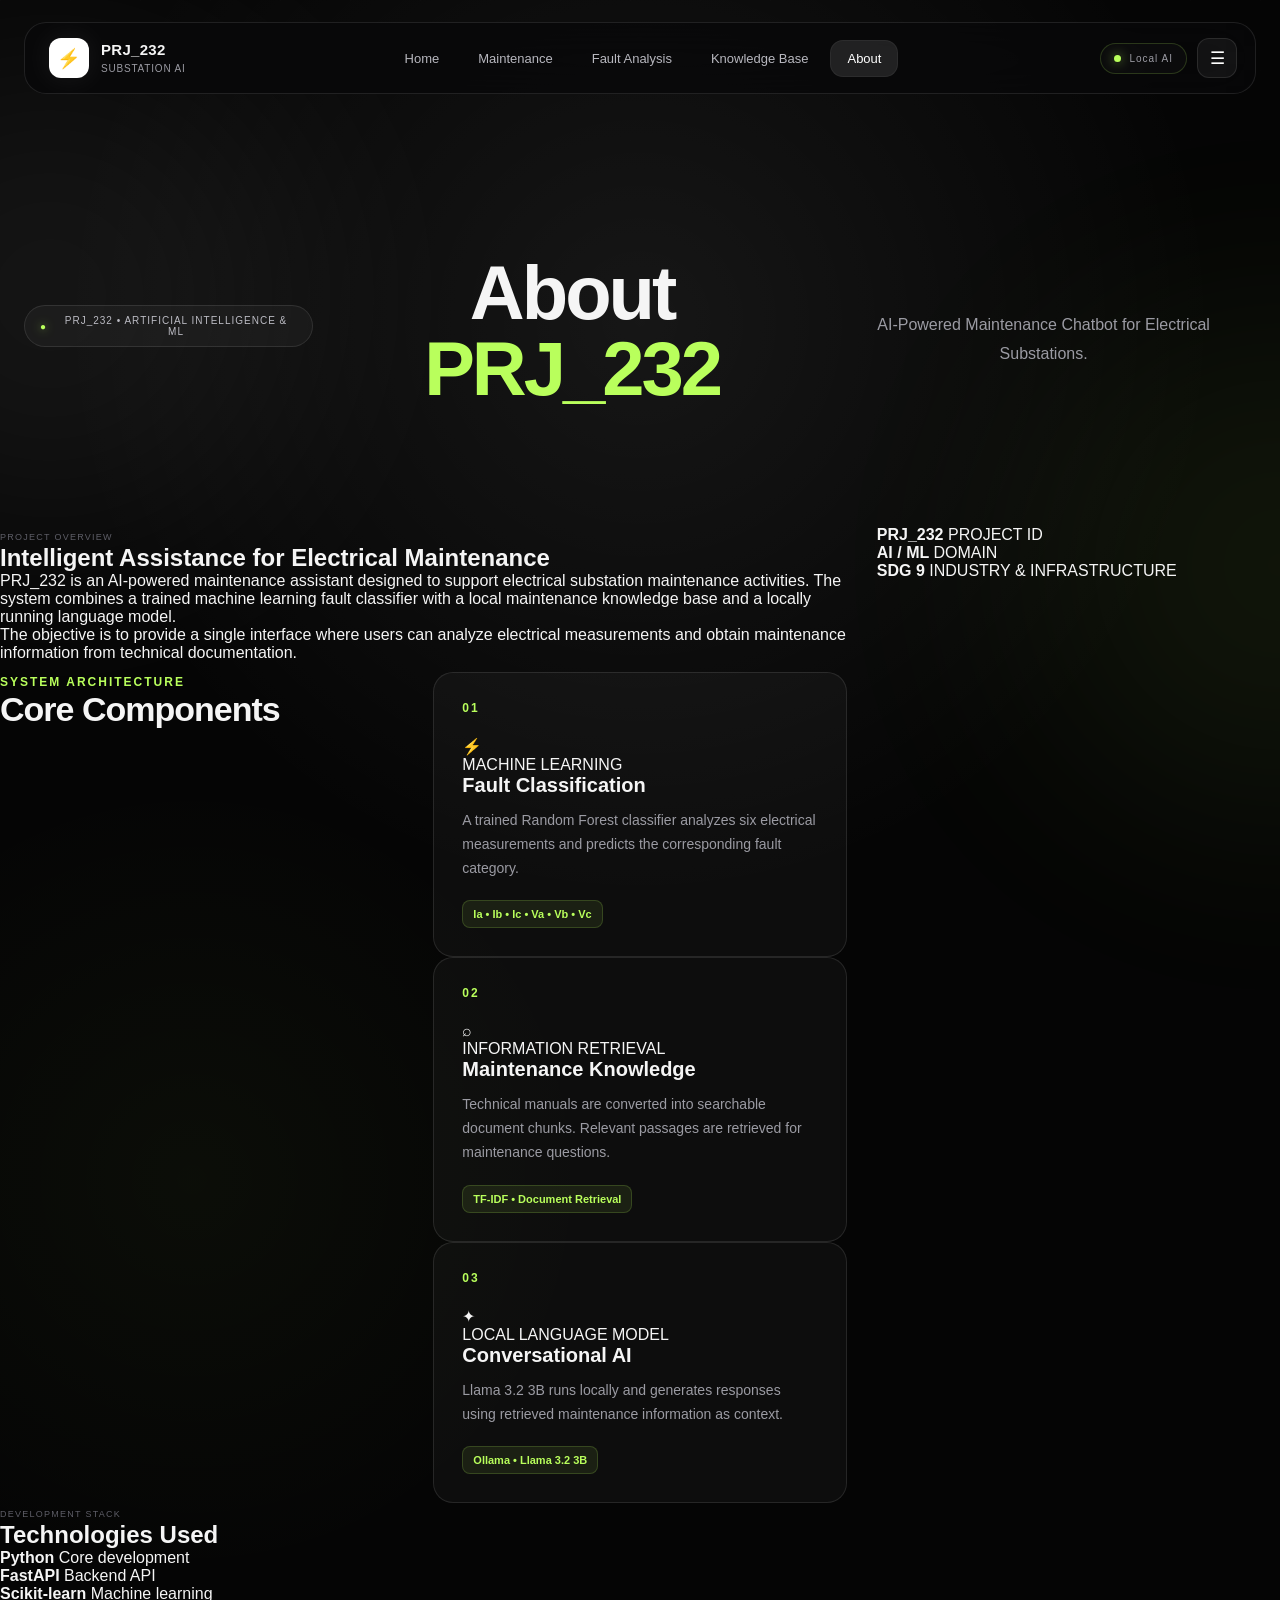
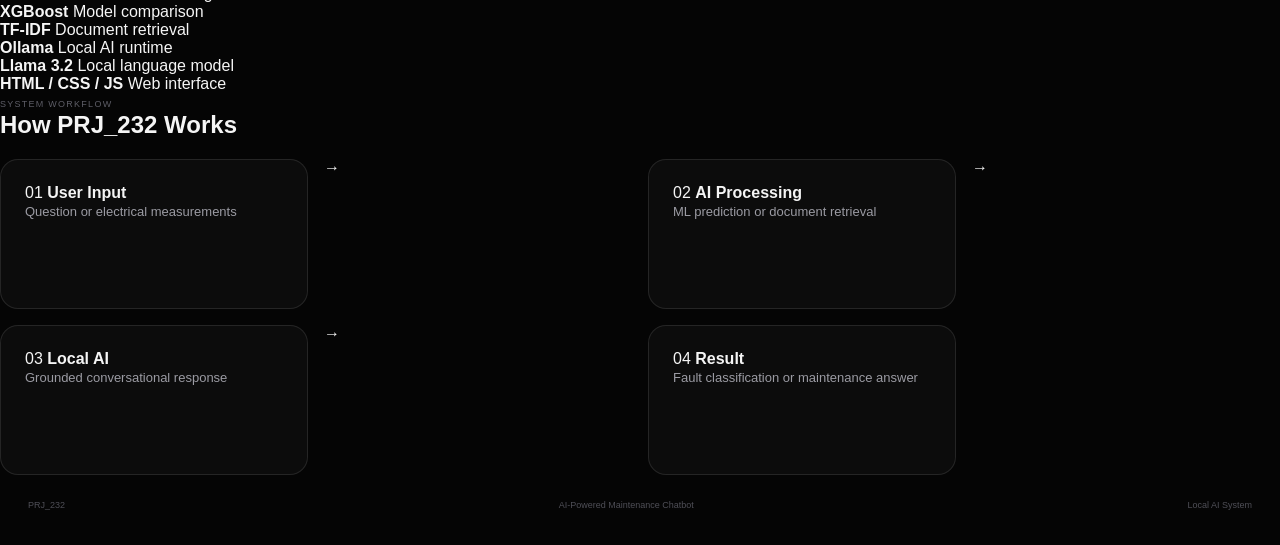
==== frontend/about.html @ 25174d11 "Initial PRJ_232 project" ====
<!DOCTYPE html>
<html lang="en">

<head>

    <meta charset="UTF-8">

    <meta name="viewport" content="width=device-width, initial-scale=1.0">

    <title>
        PRJ_232 | About
    </title>

    <link rel="stylesheet" href="css/style.css">

</head>


<body>

    <!-- Background -->

    <div class="background-grid"></div>

    <div class="glow glow-one"></div>

    <div class="glow glow-two"></div>


    <!-- =====================================================
         NAVBAR
    ====================================================== -->

    <header class="navbar">

        <a href="index.html" class="logo-area">

            <div class="logo-icon">
                ⚡
            </div>

            <div class="logo-text">

                <strong>
                    PRJ_232
                </strong>

                <span>
                    SUBSTATION AI
                </span>

            </div>

        </a>


        <nav class="nav-links">

            <a href="index.html">
                Home
            </a>

            <a href="maintenance.html">
                Maintenance
            </a>

            <a href="fault-analysis.html">
                Fault Analysis
            </a>

            <a href="knowledge-base.html">
                Knowledge Base
            </a>

            <a href="about.html" class="active">
                About
            </a>

        </nav>


        <div class="nav-actions">

            <div class="ai-status">

                <span class="status-dot"></span> Local AI

            </div>


            <button class="menu-button">
                ☰
            </button>

        </div>

    </header>



    <!-- =====================================================
         MAIN
    ====================================================== -->

    <main class="about-page">


        <!-- =================================================
             HERO
        ================================================== -->

        <section class="about-hero">

            <div class="hero-badge">

                <span>●</span> PRJ_232 • ARTIFICIAL INTELLIGENCE & ML

            </div>


            <h1>

                About
                <span>PRJ_232</span>

            </h1>


            <p>

                AI-Powered Maintenance Chatbot for Electrical Substations.

            </p>

        </section>



        <!-- =================================================
             PROJECT OVERVIEW
        ================================================== -->

        <section class="about-overview">

            <div class="overview-main">

                <span class="eyebrow">
                    PROJECT OVERVIEW
                </span>

                <h2>
                    Intelligent Assistance for Electrical Maintenance
                </h2>

                <p>

                    PRJ_232 is an AI-powered maintenance assistant designed to support electrical substation maintenance activities. The system combines a trained machine learning fault classifier with a local maintenance knowledge base and a locally running language model.

                </p>

                <p>

                    The objective is to provide a single interface where users can analyze electrical measurements and obtain maintenance information from technical documentation.

                </p>

            </div>


            <div class="overview-side">

                <div class="overview-stat">

                    <strong>
                        PRJ_232
                    </strong>

                    <span>
                        PROJECT ID
                    </span>

                </div>


                <div class="overview-stat">

                    <strong>
                        AI / ML
                    </strong>

                    <span>
                        DOMAIN
                    </span>

                </div>


                <div class="overview-stat">

                    <strong>
                        SDG 9
                    </strong>

                    <span>
                        INDUSTRY & INFRASTRUCTURE
                    </span>

                </div>

            </div>

        </section>



        <!-- =================================================
             SYSTEM COMPONENTS
        ================================================== -->

        <section class="about-components">

            <div class="about-section-heading">

                <span class="eyebrow">
                    SYSTEM ARCHITECTURE
                </span>

                <h2>
                    Core Components
                </h2>

            </div>


            <div class="component-grid">


                <!-- ML -->

                <div class="component-card">

                    <div class="component-number">
                        01
                    </div>

                    <div class="component-icon">
                        ⚡
                    </div>

                    <span class="component-label">
                        MACHINE LEARNING
                    </span>

                    <h3>
                        Fault Classification
                    </h3>

                    <p>

                        A trained Random Forest classifier analyzes six electrical measurements and predicts the corresponding fault category.

                    </p>


                    <div class="component-tech">

                        Ia • Ib • Ic • Va • Vb • Vc

                    </div>

                </div>



                <!-- RAG -->

                <div class="component-card">

                    <div class="component-number">
                        02
                    </div>

                    <div class="component-icon">
                        ⌕
                    </div>

                    <span class="component-label">
                        INFORMATION RETRIEVAL
                    </span>

                    <h3>
                        Maintenance Knowledge
                    </h3>

                    <p>

                        Technical manuals are converted into searchable document chunks. Relevant passages are retrieved for maintenance questions.

                    </p>


                    <div class="component-tech">

                        TF-IDF • Document Retrieval

                    </div>

                </div>



                <!-- LLM -->

                <div class="component-card">

                    <div class="component-number">
                        03
                    </div>

                    <div class="component-icon">
                        ✦
                    </div>

                    <span class="component-label">
                        LOCAL LANGUAGE MODEL
                    </span>

                    <h3>
                        Conversational AI
                    </h3>

                    <p>

                        Llama 3.2 3B runs locally and generates responses using retrieved maintenance information as context.

                    </p>


                    <div class="component-tech">

                        Ollama • Llama 3.2 3B

                    </div>

                </div>

            </div>

        </section>



        <!-- =================================================
             TECHNOLOGY STACK
        ================================================== -->

        <section class="technology-section">

            <div class="technology-heading">

                <span class="eyebrow">
                    DEVELOPMENT STACK
                </span>

                <h2>
                    Technologies Used
                </h2>

            </div>


            <div class="technology-grid">

                <div class="technology-item">
                    <strong>Python</strong>
                    <span>Core development</span>
                </div>


                <div class="technology-item">
                    <strong>FastAPI</strong>
                    <span>Backend API</span>
                </div>


                <div class="technology-item">
                    <strong>Scikit-learn</strong>
                    <span>Machine learning</span>
                </div>


                <div class="technology-item">
                    <strong>XGBoost</strong>
                    <span>Model comparison</span>
                </div>


                <div class="technology-item">
                    <strong>TF-IDF</strong>
                    <span>Document retrieval</span>
                </div>


                <div class="technology-item">
                    <strong>Ollama</strong>
                    <span>Local AI runtime</span>
                </div>


                <div class="technology-item">
                    <strong>Llama 3.2</strong>
                    <span>Local language model</span>
                </div>


                <div class="technology-item">
                    <strong>HTML / CSS / JS</strong>
                    <span>Web interface</span>
                </div>

            </div>

        </section>



        <!-- =================================================
             WORKFLOW
        ================================================== -->

        <section class="about-workflow">

            <div class="workflow-heading">

                <span class="eyebrow">
                    SYSTEM WORKFLOW
                </span>

                <h2>
                    How PRJ_232 Works
                </h2>

            </div>


            <div class="workflow">

                <div class="workflow-step">

                    <span>
                        01
                    </span>

                    <strong>
                        User Input
                    </strong>

                    <p>
                        Question or electrical measurements
                    </p>

                </div>


                <div class="workflow-arrow">
                    →
                </div>


                <div class="workflow-step">

                    <span>
                        02
                    </span>

                    <strong>
                        AI Processing
                    </strong>

                    <p>
                        ML prediction or document retrieval
                    </p>

                </div>


                <div class="workflow-arrow">
                    →
                </div>


                <div class="workflow-step">

                    <span>
                        03
                    </span>

                    <strong>
                        Local AI
                    </strong>

                    <p>
                        Grounded conversational response
                    </p>

                </div>


                <div class="workflow-arrow">
                    →
                </div>


                <div class="workflow-step">

                    <span>
                        04
                    </span>

                    <strong>
                        Result
                    </strong>

                    <p>
                        Fault classification or maintenance answer
                    </p>

                </div>

            </div>

        </section>

    </main>



    <!-- =====================================================
         FOOTER
    ====================================================== -->

    <footer>

        <span>
            PRJ_232
        </span>

        <span>
            AI-Powered Maintenance Chatbot
        </span>

        <span>
            Local AI System
        </span>

    </footer>


</body>

</html>
---- frontend/css/style.css ----
/* =========================================================
   PRJ_232 — FUTURISTIC DARK UI
   ========================================================= */

:root {
    --bg: #050505;
    --bg-soft: #0a0a0c;
    --panel: rgba(18, 18, 21, 0.78);
    --panel-light: rgba(255, 255, 255, 0.045);
    --border: rgba(255, 255, 255, 0.10);
    --text: #f5f5f5;
    --muted: #9b9ba3;
    --dim: #686871;
    --white: #ffffff;
    --accent: #b9ff5c;
    --accent-soft: rgba(185, 255, 92, 0.12);
    --radius: 24px;
}


/* =========================================================
   RESET
   ========================================================= */

* {
    margin: 0;
    padding: 0;
    box-sizing: border-box;
}

html {
    scroll-behavior: smooth;
}

body {
    min-height: 100vh;
    background: radial-gradient( circle at 50% 15%, rgba(255, 255, 255, 0.07), transparent 30%), radial-gradient( circle at 15% 55%, rgba(185, 255, 92, 0.035), transparent 25%), var(--bg);
    color: var(--text);
    font-family: Inter, -apple-system, BlinkMacSystemFont, "Segoe UI", sans-serif;
    overflow-x: hidden;
}

button,
input,
textarea {
    font: inherit;
}

button {
    cursor: pointer;
}

a {
    color: inherit;
    text-decoration: none;
}


/* =========================================================
   BACKGROUND
   ========================================================= */

.background-grid {
    position: fixed;
    inset: 0;
    pointer-events: none;
    opacity: 0.25;
    background-image: linear-gradient( rgba(255, 255, 255, 0.025) 1px, transparent 1px), linear-gradient( 90deg, rgba(255, 255, 255, 0.025) 1px, transparent 1px);
    background-size: 70px 70px;
    mask-image: linear-gradient( to bottom, black, transparent 80%);
    z-index: -2;
}

.glow {
    position: fixed;
    width: 500px;
    height: 500px;
    border-radius: 50%;
    filter: blur(130px);
    pointer-events: none;
    z-index: -1;
    opacity: 0.07;
}

.glow-one {
    top: 5%;
    left: -200px;
    background: #ffffff;
}

.glow-two {
    right: -250px;
    top: 35%;
    background: var(--accent);
}


/* =========================================================
   NAVBAR
   ========================================================= */

.navbar {
    width: min(1400px, calc(100% - 48px));
    margin: 22px auto 0;
    height: 72px;
    display: flex;
    align-items: center;
    justify-content: space-between;
    padding: 0 18px 0 24px;
    border: 1px solid var(--border);
    background: rgba(8, 8, 10, 0.78);
    backdrop-filter: blur(24px);
    border-radius: 22px;
    position: relative;
    z-index: 10;
}


/* Logo */

.logo-area {
    display: flex;
    align-items: center;
    gap: 12px;
    min-width: 190px;
}

.logo-icon {
    width: 40px;
    height: 40px;
    display: flex;
    align-items: center;
    justify-content: center;
    border-radius: 12px;
    background: var(--white);
    color: #080808;
    font-size: 19px;
    box-shadow: 0 0 30px rgba(255, 255, 255, 0.08);
}

.logo-text {
    display: flex;
    flex-direction: column;
    line-height: 1.1;
}

.logo-text strong {
    font-size: 15px;
    letter-spacing: 0.02em;
}

.logo-text span {
    margin-top: 4px;
    font-size: 10px;
    color: var(--muted);
    text-transform: uppercase;
    letter-spacing: 0.08em;
}


/* Navigation */

.nav-links {
    display: flex;
    align-items: center;
    gap: 5px;
}

.nav-links a {
    padding: 11px 17px;
    border-radius: 13px;
    color: #b8b8bf;
    font-size: 13px;
    transition: color 0.25s ease, background 0.25s ease, transform 0.25s ease;
}

.nav-links a:hover {
    color: var(--white);
    background: rgba(255, 255, 255, 0.06);
    transform: translateY(-1px);
}

.nav-links a.active {
    color: var(--white);
    background: rgba(255, 255, 255, 0.10);
    box-shadow: inset 0 0 0 1px rgba(255, 255, 255, 0.05);
}


/* Right actions */

.nav-actions {
    min-width: 190px;
    display: flex;
    align-items: center;
    justify-content: flex-end;
    gap: 10px;
}

.ai-status {
    display: flex;
    align-items: center;
    gap: 8px;
    padding: 10px 15px;
    border-radius: 999px;
    border: 1px solid var(--border);
    color: #cfcfd4;
    font-size: 12px;
    background: rgba(255, 255, 255, 0.025);
}

.status-dot {
    width: 7px;
    height: 7px;
    border-radius: 50%;
    background: var(--accent);
    box-shadow: 0 0 12px rgba(185, 255, 92, 0.75);
}

.menu-button {
    width: 40px;
    height: 40px;
    border: 1px solid var(--border);
    border-radius: 12px;
    background: rgba(255, 255, 255, 0.05);
    color: var(--white);
    font-size: 17px;
    transition: 0.25s ease;
}

.menu-button:hover {
    background: rgba(255, 255, 255, 0.12);
    transform: rotate(3deg);
}


/* =========================================================
   HERO
   ========================================================= */

.hero {
    width: min(1050px, calc(100% - 40px));
    margin: 0 auto;
    padding: 110px 20px 95px;
    text-align: center;
}

.hero-badge {
    width: fit-content;
    margin: 0 auto 28px;
    padding: 9px 15px;
    display: flex;
    align-items: center;
    gap: 8px;
    border: 1px solid var(--border);
    border-radius: 999px;
    background: rgba(255, 255, 255, 0.035);
    color: #bcbcc4;
    font-size: 10px;
    letter-spacing: 0.10em;
    text-transform: uppercase;
}

.hero-badge span {
    color: var(--accent);
    text-shadow: 0 0 10px rgba(185, 255, 92, 0.7);
}

.hero h1 {
    font-size: clamp(48px, 7vw, 88px);
    line-height: 0.98;
    letter-spacing: -0.055em;
    font-weight: 650;
}

.hero h1 span {
    color: transparent;
    background: linear-gradient( 180deg, #ffffff 15%, #6d6d73 100%);
    background-clip: text;
    -webkit-background-clip: text;
}

.hero-description {
    width: min(680px, 100%);
    margin: 30px auto 0;
    color: #9c9ca5;
    font-size: 16px;
    line-height: 1.7;
}

.hero-buttons {
    margin-top: 34px;
    display: flex;
    align-items: center;
    justify-content: center;
    gap: 12px;
}

.primary-button,
.secondary-button {
    height: 50px;
    padding: 0 25px;
    border-radius: 999px;
    font-size: 13px;
    transition: transform 0.25s ease, box-shadow 0.25s ease, background 0.25s ease;
}

.primary-button {
    border: none;
    background: var(--white);
    color: #070707;
    font-weight: 650;
}

.primary-button span {
    margin-left: 9px;
    font-size: 17px;
}

.primary-button:hover {
    transform: translateY(-3px);
    box-shadow: 0 15px 40px rgba(255, 255, 255, 0.12);
}

.secondary-button {
    border: 1px solid var(--border);
    background: rgba(255, 255, 255, 0.035);
    color: #e5e5e7;
}

.secondary-button:hover {
    background: rgba(255, 255, 255, 0.08);
    transform: translateY(-3px);
}


/* Hero stats */

.hero-stats {
    margin: 55px auto 0;
    display: flex;
    align-items: center;
    justify-content: center;
    gap: 38px;
}

.stat {
    display: flex;
    flex-direction: column;
    gap: 5px;
}

.stat strong {
    font-size: 19px;
    font-weight: 600;
}

.stat span {
    color: var(--dim);
    font-size: 10px;
    text-transform: uppercase;
    letter-spacing: 0.09em;
}

.stat-line {
    width: 1px;
    height: 30px;
    background: rgba(255, 255, 255, 0.10);
}


/* =========================================================
   DASHBOARD
   ========================================================= */

.dashboard-preview {
    width: min(1380px, calc(100% - 48px));
    margin: 0 auto;
    min-height: 690px;
    display: grid;
    grid-template-columns: 225px 1fr;
    overflow: hidden;
    border: 1px solid rgba(255, 255, 255, 0.12);
    border-radius: 28px;
    background: rgba(14, 14, 17, 0.88);
    box-shadow: 0 40px 100px rgba(0, 0, 0, 0.55);
    backdrop-filter: blur(30px);
}


/* Sidebar */

.dashboard-sidebar {
    padding: 24px 15px;
    border-right: 1px solid rgba(255, 255, 255, 0.08);
    background: rgba(255, 255, 255, 0.018);
    display: flex;
    flex-direction: column;
}

.sidebar-title {
    display: flex;
    align-items: center;
    gap: 10px;
    padding: 4px 8px 25px;
}

.mini-logo {
    width: 35px;
    height: 35px;
    display: flex;
    align-items: center;
    justify-content: center;
    border-radius: 10px;
    background: rgba(255, 255, 255, 0.08);
    border: 1px solid rgba(255, 255, 255, 0.10);
}

.sidebar-title strong,
.sidebar-title span {
    display: block;
}

.sidebar-title strong {
    font-size: 12px;
}

.sidebar-title span {
    margin-top: 3px;
    color: var(--dim);
    font-size: 9px;
}

.sidebar-section {
    padding-top: 18px;
    border-top: 1px solid rgba(255, 255, 255, 0.07);
}

.sidebar-label {
    display: block;
    margin: 0 9px 12px;
    color: #55555d;
    font-size: 9px;
    letter-spacing: 0.12em;
}

.sidebar-item {
    width: 100%;
    height: 43px;
    margin-bottom: 4px;
    display: flex;
    align-items: center;
    gap: 11px;
    padding: 0 12px;
    border: 1px solid transparent;
    border-radius: 12px;
    background: transparent;
    color: #87878f;
    text-align: left;
    font-size: 11px;
    transition: 0.25s ease;
}

.sidebar-item:hover {
    color: white;
    background: rgba(255, 255, 255, 0.045);
}

.sidebar-item.selected {
    color: white;
    background: rgba(255, 255, 255, 0.075);
    border-color: rgba(255, 255, 255, 0.07);
}

.sidebar-item span {
    width: 18px;
    text-align: center;
}

.sidebar-bottom {
    margin-top: auto;
    padding: 15px 7px 0;
    border-top: 1px solid rgba(255, 255, 255, 0.07);
}

.system-status {
    display: flex;
    align-items: center;
    gap: 9px;
}

.system-status strong,
.system-status small {
    display: block;
}

.system-status strong {
    font-size: 10px;
}

.system-status small {
    margin-top: 3px;
    color: #55555d;
    font-size: 8px;
}


/* Dashboard main */

.dashboard-main {
    min-width: 0;
    padding: 32px;
}

.dashboard-top {
    display: flex;
    align-items: flex-start;
    justify-content: space-between;
}

.eyebrow {
    color: #5e5e67;
    font-size: 9px;
    letter-spacing: 0.14em;
    text-transform: uppercase;
}

.dashboard-top h2 {
    margin-top: 8px;
    font-size: 24px;
    font-weight: 550;
    letter-spacing: -0.03em;
}

.live-pill {
    display: flex;
    align-items: center;
    gap: 7px;
    padding: 8px 11px;
    border: 1px solid rgba(185, 255, 92, 0.12);
    border-radius: 999px;
    color: #a7a7af;
    font-size: 9px;
    letter-spacing: 0.08em;
}


/* =========================================================
   AI CARDS
   ========================================================= */

.ai-cards {
    margin-top: 25px;
    display: grid;
    grid-template-columns: 1.15fr 0.85fr;
    gap: 15px;
}

.ai-card {
    min-height: 400px;
    padding: 23px;
    border: 1px solid rgba(255, 255, 255, 0.085);
    border-radius: 21px;
    background: linear-gradient( 145deg, rgba(255, 255, 255, 0.045), rgba(255, 255, 255, 0.018));
    position: relative;
    overflow: hidden;
    transition: transform 0.3s ease, border-color 0.3s ease;
}

.ai-card::before {
    content: "";
    position: absolute;
    width: 200px;
    height: 200px;
    top: -120px;
    right: -80px;
    border-radius: 50%;
    background: rgba(255, 255, 255, 0.035);
    filter: blur(30px);
    pointer-events: none;
}

.ai-card:hover {
    transform: translateY(-3px);
    border-color: rgba(255, 255, 255, 0.14);
}

.card-top {
    display: flex;
    align-items: center;
    justify-content: space-between;
}

.card-icon {
    width: 39px;
    height: 39px;
    display: flex;
    align-items: center;
    justify-content: center;
    border-radius: 12px;
    background: rgba(255, 255, 255, 0.07);
    border: 1px solid rgba(255, 255, 255, 0.08);
    font-size: 17px;
}

.fault-icon {
    color: var(--accent);
    background: var(--accent-soft);
    border-color: rgba(185, 255, 92, 0.12);
}

.card-tag {
    padding: 6px 9px;
    border-radius: 999px;
    background: rgba(255, 255, 255, 0.045);
    color: #62626b;
    font-size: 8px;
    letter-spacing: 0.10em;
}

.ai-card h3 {
    margin-top: 22px;
    font-size: 19px;
    font-weight: 550;
}

.ai-card>p {
    max-width: 500px;
    margin-top: 8px;
    color: #777780;
    font-size: 11px;
    line-height: 1.6;
}


/* =========================================================
   FAKE CHAT
   ========================================================= */

.fake-chat {
    margin-top: 27px;
    display: flex;
    flex-direction: column;
    gap: 9px;
}

.fake-message {
    max-width: 88%;
    padding: 11px 13px;
    border-radius: 13px;
    font-size: 10px;
    line-height: 1.5;
}

.user-message {
    align-self: flex-end;
    color: #d6d6da;
    background: rgba(255, 255, 255, 0.065);
    border: 1px solid rgba(255, 255, 255, 0.06);
}

.ai-message {
    color: #96969f;
    background: rgba(255, 255, 255, 0.025);
    border: 1px solid rgba(255, 255, 255, 0.045);
}

.tiny-icon {
    margin-right: 6px;
    color: var(--accent);
}

.fake-input {
    height: 43px;
    margin-top: 16px;
    padding: 0 8px 0 14px;
    display: flex;
    align-items: center;
    justify-content: space-between;
    border: 1px solid rgba(255, 255, 255, 0.08);
    border-radius: 13px;
    background: rgba(0, 0, 0, 0.25);
    color: #505059;
    font-size: 9px;
}

.fake-input button {
    width: 28px;
    height: 28px;
    border: none;
    border-radius: 9px;
    background: white;
    color: black;
    font-weight: bold;
}


/* =========================================================
   MEASUREMENTS
   ========================================================= */

.measurement-preview {
    margin-top: 27px;
    display: grid;
    grid-template-columns: repeat(2, 1fr);
    gap: 7px;
}

.measurement-preview div {
    padding: 11px;
    border: 1px solid rgba(255, 255, 255, 0.055);
    border-radius: 11px;
    background: rgba(0, 0, 0, 0.18);
}

.measurement-preview span {
    display: block;
    color: #55555d;
    font-size: 8px;
}

.measurement-preview strong {
    display: block;
    margin-top: 4px;
    color: #bdbdc3;
    font-size: 11px;
    font-weight: 500;
}

.analysis-button {
    width: 100%;
    height: 43px;
    margin-top: 13px;
    border: 1px solid rgba(255, 255, 255, 0.09);
    border-radius: 12px;
    background: rgba(255, 255, 255, 0.07);
    color: #dddde1;
    font-size: 10px;
    text-align: left;
    padding: 0 14px;
    display: flex;
    align-items: center;
    justify-content: space-between;
    transition: 0.25s ease;
}

.analysis-button:hover {
    background: rgba(255, 255, 255, 0.12);
    color: white;
}


/* =========================================================
   KNOWLEDGE BASE
   ========================================================= */

.knowledge-panel {
    margin-top: 15px;
    padding: 21px;
    border: 1px solid rgba(255, 255, 255, 0.075);
    border-radius: 21px;
    background: rgba(255, 255, 255, 0.018);
}

.knowledge-heading {
    display: flex;
    align-items: flex-start;
    justify-content: space-between;
}

.knowledge-heading h3 {
    margin-top: 7px;
    font-size: 16px;
    font-weight: 500;
}

.document-count {
    padding: 7px 10px;
    border-radius: 999px;
    background: rgba(255, 255, 255, 0.045);
    color: #777780;
    font-size: 9px;
}

.document-cards {
    margin-top: 18px;
    display: grid;
    grid-template-columns: repeat(3, 1fr);
    gap: 8px;
}

.document-card {
    min-height: 68px;
    padding: 11px;
    display: flex;
    align-items: center;
    gap: 10px;
    border: 1px solid rgba(255, 255, 255, 0.055);
    border-radius: 13px;
    background: rgba(0, 0, 0, 0.16);
    transition: 0.25s ease;
}

.document-card:hover {
    background: rgba(255, 255, 255, 0.045);
    transform: translateY(-2px);
}

.document-icon {
    width: 32px;
    height: 32px;
    flex-shrink: 0;
    display: flex;
    align-items: center;
    justify-content: center;
    border-radius: 9px;
    background: rgba(255, 255, 255, 0.06);
    font-size: 13px;
}

.document-card strong,
.document-card span {
    display: block;
}

.document-card strong {
    color: #c5c5ca;
    font-size: 9px;
    font-weight: 500;
}

.document-card span {
    margin-top: 4px;
    color: #56565f;
    font-size: 8px;
}

.document-card .arrow {
    margin-left: auto;
    color: #55555d;
    font-size: 14px;
}


/* =========================================================
   FOOTER
   ========================================================= */

footer {
    width: min(1380px, calc(100% - 48px));
    margin: 0 auto;
    padding: 25px 4px 35px;
    display: flex;
    align-items: center;
    justify-content: space-between;
    color: #4f4f57;
    font-size: 9px;
}


/* =========================================================
   RESPONSIVE
   ========================================================= */

@media (max-width: 1100px) {
    .nav-links a:nth-child(4),
    .nav-links a:nth-child(5) {
        display: none;
    }
    .dashboard-preview {
        grid-template-columns: 190px 1fr;
    }
    .ai-cards {
        grid-template-columns: 1fr;
    }
    .document-cards {
        grid-template-columns: 1fr;
    }
}

@media (max-width: 760px) {
    .navbar {
        width: calc(100% - 24px);
        margin-top: 12px;
    }
    .nav-links {
        display: none;
    }
    .nav-actions {
        min-width: auto;
    }
    .hero {
        padding-top: 75px;
        padding-bottom: 60px;
    }
    .hero h1 {
        font-size: 48px;
    }
    .hero-description {
        font-size: 14px;
    }
    .hero-stats {
        gap: 18px;
    }
    .dashboard-preview {
        width: calc(100% - 24px);
        grid-template-columns: 1fr;
        border-radius: 21px;
    }
    .dashboard-sidebar {
        display: none;
    }
    .dashboard-main {
        padding: 18px;
    }
    .dashboard-top h2 {
        font-size: 20px;
    }
    .hero-buttons {
        flex-direction: column;
    }
    .primary-button,
    .secondary-button {
        width: 220px;
    }
    footer {
        width: calc(100% - 24px);
        flex-direction: column;
        gap: 8px;
        text-align: center;
    }
}

@media (max-width: 450px) {
    .ai-status {
        display: none;
    }
    .hero h1 {
        font-size: 40px;
    }
    .hero-stats {
        flex-wrap: wrap;
    }
    .stat-line {
        display: none;
    }
}


/* =========================================================
   MAINTENANCE AI PAGE
   ========================================================= */

.maintenance-page {
    width: min(1380px, calc(100% - 48px));
    margin: 0 auto;
    padding-bottom: 50px;
}


/* =========================================================
   MAINTENANCE HERO
   ========================================================= */

.maintenance-hero {
    padding: 85px 20px 55px;
    text-align: center;
}

.maintenance-hero h1 {
    margin-top: 25px;
    font-size: clamp(45px, 6vw, 72px);
    line-height: 1;
    letter-spacing: -0.055em;
    font-weight: 650;
}

.maintenance-hero h1 span {
    display: block;
    color: transparent;
    background: linear-gradient( 180deg, #ffffff 15%, #6d6d73 100%);
    background-clip: text;
    -webkit-background-clip: text;
}

.maintenance-hero p {
    width: min(650px, 100%);
    margin: 25px auto 0;
    color: #85858e;
    font-size: 14px;
    line-height: 1.7;
}


/* =========================================================
   CHAT WORKSPACE
   ========================================================= */

.chat-workspace {
    display: grid;
    grid-template-columns: minmax(0, 1fr) 330px;
    gap: 16px;
}


/* =========================================================
   CHAT PANEL
   ========================================================= */

.chat-panel {
    min-height: 650px;
    display: flex;
    flex-direction: column;
    overflow: hidden;
    border: 1px solid rgba(255, 255, 255, 0.09);
    border-radius: 26px;
    background: linear-gradient( 145deg, rgba(255, 255, 255, 0.045), rgba(255, 255, 255, 0.015));
    box-shadow: 0 30px 80px rgba(0, 0, 0, 0.25);
}


/* Chat header */

.chat-header {
    height: 80px;
    padding: 0 22px;
    display: flex;
    align-items: center;
    justify-content: space-between;
    border-bottom: 1px solid rgba(255, 255, 255, 0.07);
}

.chat-title {
    display: flex;
    align-items: center;
    gap: 12px;
}

.chat-title .card-icon {
    width: 42px;
    height: 42px;
}

.chat-title strong,
.chat-title span {
    display: block;
}

.chat-title strong {
    color: #e8e8eb;
    font-size: 12px;
    font-weight: 550;
}

.chat-title span {
    margin-top: 5px;
    color: #5e5e67;
    font-size: 9px;
}


/* =========================================================
   CHAT AREA
   ========================================================= */

.chat-area {
    flex: 1;
    padding: 25px;
    display: flex;
    flex-direction: column;
    gap: 25px;
    overflow-y: auto;
}

.chat-message {
    display: flex;
    gap: 11px;
    max-width: 82%;
}

.chat-message.user {
    align-self: flex-end;
    justify-content: flex-end;
}

.chat-message.assistant {
    align-self: flex-start;
}

.avatar {
    width: 31px;
    height: 31px;
    flex-shrink: 0;
    display: flex;
    align-items: center;
    justify-content: center;
    border-radius: 9px;
    background: rgba(255, 255, 255, 0.07);
    border: 1px solid rgba(255, 255, 255, 0.08);
    color: var(--accent);
    font-size: 12px;
}

.message-body {
    min-width: 0;
}

.message-label {
    display: block;
    margin-bottom: 7px;
    color: #5e5e67;
    font-size: 8px;
    text-transform: uppercase;
    letter-spacing: 0.10em;
}

.message-bubble {
    padding: 13px 15px;
    border: 1px solid rgba(255, 255, 255, 0.06);
    border-radius: 15px;
    background: rgba(255, 255, 255, 0.035);
    color: #9999a2;
    font-size: 11px;
    line-height: 1.7;
}

.chat-message.user .message-bubble {
    background: rgba(255, 255, 255, 0.075);
    color: #d2d2d6;
    border-top-right-radius: 5px;
}

.chat-message.assistant .message-bubble {
    border-top-left-radius: 5px;
}


/* =========================================================
   CHAT INPUT
   ========================================================= */

.chat-input-wrapper {
    min-height: 62px;
    margin: 0 20px;
    padding: 7px 8px 7px 15px;
    display: flex;
    align-items: center;
    gap: 10px;
    border: 1px solid rgba(255, 255, 255, 0.08);
    border-radius: 15px;
    background: rgba(0, 0, 0, 0.24);
}

.chat-input-wrapper textarea {
    flex: 1;
    min-width: 0;
    resize: none;
    border: none;
    outline: none;
    background: transparent;
    color: #dddde1;
    font-size: 11px;
    line-height: 1.5;
}

.chat-input-wrapper textarea::placeholder {
    color: #4e4e57;
}

.send-button {
    width: 40px;
    height: 40px;
    flex-shrink: 0;
    border: none;
    border-radius: 11px;
    background: var(--white);
    color: #050505;
    font-size: 17px;
    font-weight: 600;
    transition: 0.25s ease;
}

.send-button:hover {
    transform: translateY(-2px);
    box-shadow: 0 8px 25px rgba(255, 255, 255, 0.15);
}

.chat-note {
    height: 42px;
    display: flex;
    align-items: center;
    justify-content: center;
    gap: 7px;
    color: #46464e;
    font-size: 8px;
    letter-spacing: 0.03em;
}

.chat-note span:first-child {
    color: #77777f;
}


/* =========================================================
   MAINTENANCE SIDEBAR
   ========================================================= */

.maintenance-sidebar {
    display: flex;
    flex-direction: column;
    gap: 16px;
}

.side-card {
    padding: 20px;
    border: 1px solid rgba(255, 255, 255, 0.08);
    border-radius: 22px;
    background: rgba(255, 255, 255, 0.025);
}

.side-card-heading {
    display: flex;
    align-items: center;
    justify-content: space-between;
    margin-bottom: 15px;
    color: #5d5d65;
    font-size: 9px;
}

.side-card-heading>span:last-child {
    color: #55555d;
    font-size: 9px;
}


/* =========================================================
   QUICK QUESTIONS
   ========================================================= */

.quick-question {
    width: 100%;
    min-height: 57px;
    margin-top: 7px;
    padding: 11px 12px;
    display: flex;
    align-items: center;
    justify-content: space-between;
    gap: 10px;
    border: 1px solid rgba(255, 255, 255, 0.055);
    border-radius: 12px;
    background: rgba(0, 0, 0, 0.15);
    color: #777780;
    text-align: left;
    font-size: 9px;
    line-height: 1.5;
    transition: 0.25s ease;
}

.quick-question span {
    flex-shrink: 0;
    color: #55555d;
    font-size: 13px;
}

.quick-question:hover {
    color: #c6c6cb;
    background: rgba(255, 255, 255, 0.055);
    border-color: rgba(255, 255, 255, 0.10);
    transform: translateX(2px);
}


/* =========================================================
   KNOWLEDGE SOURCES
   ========================================================= */

.source-item {
    min-height: 61px;
    margin-top: 7px;
    padding: 10px;
    display: flex;
    align-items: center;
    gap: 10px;
    border: 1px solid rgba(255, 255, 255, 0.045);
    border-radius: 12px;
    background: rgba(0, 0, 0, 0.14);
}

.source-icon {
    width: 32px;
    height: 32px;
    flex-shrink: 0;
    display: flex;
    align-items: center;
    justify-content: center;
    border-radius: 9px;
    background: rgba(255, 255, 255, 0.06);
    font-size: 12px;
}

.source-item strong,
.source-item span {
    display: block;
}

.source-item strong {
    color: #b7b7bd;
    font-size: 9px;
    font-weight: 500;
}

.source-item span {
    margin-top: 4px;
    color: #55555d;
    font-size: 8px;
}


/* =========================================================
   SYSTEM CARD
   ========================================================= */

.system-card {
    margin-top: auto;
    background: linear-gradient( 145deg, rgba(185, 255, 92, 0.045), rgba(255, 255, 255, 0.018));
    border-color: rgba(185, 255, 92, 0.08);
}

.system-icon {
    width: 37px;
    height: 37px;
    display: flex;
    align-items: center;
    justify-content: center;
    margin-bottom: 13px;
    border-radius: 11px;
    background: rgba(185, 255, 92, 0.09);
    color: var(--accent);
}

.system-card>strong {
    display: block;
    color: #c5c5ca;
    font-size: 11px;
}

.system-card p {
    margin-top: 7px;
    color: #616169;
    font-size: 9px;
    line-height: 1.6;
}

.system-online {
    margin-top: 14px;
    display: flex;
    align-items: center;
    gap: 7px;
    color: #72727a;
    font-size: 8px;
}


/* =========================================================
   MAINTENANCE RESPONSIVE
   ========================================================= */

@media (max-width: 950px) {
    .chat-workspace {
        grid-template-columns: 1fr;
    }
    .maintenance-sidebar {
        display: grid;
        grid-template-columns: repeat(2, 1fr);
    }
    .system-card {
        margin-top: 0;
    }
}

@media (max-width: 650px) {
    .maintenance-page {
        width: calc(100% - 24px);
    }
    .maintenance-hero {
        padding-top: 60px;
        padding-bottom: 40px;
    }
    .maintenance-hero h1 {
        font-size: 43px;
    }
    .chat-panel {
        min-height: 600px;
        border-radius: 20px;
    }
    .chat-area {
        padding: 18px;
    }
    .chat-message {
        max-width: 94%;
    }
    .maintenance-sidebar {
        grid-template-columns: 1fr;
    }
}


/* =========================================================
   FAULT ANALYSIS PAGE
   ========================================================= */

.fault-page {
    width: min(1380px, calc(100% - 48px));
    margin: 0 auto;
    padding-bottom: 55px;
}


/* =========================================================
   FAULT HERO
   ========================================================= */

.fault-hero {
    padding: 78px 20px 55px;
    text-align: center;
}

.fault-hero h1 {
    margin-top: 25px;
    font-size: clamp(45px, 6vw, 72px);
    line-height: 1;
    letter-spacing: -0.055em;
    font-weight: 650;
}

.fault-hero h1 span {
    display: block;
    color: transparent;
    background: linear-gradient( 180deg, #ffffff 15%, #6d6d73 100%);
    background-clip: text;
    -webkit-background-clip: text;
}

.fault-hero p {
    width: min(650px, 100%);
    margin: 25px auto 0;
    color: #85858e;
    font-size: 14px;
    line-height: 1.7;
}


/* =========================================================
   FAULT WORKSPACE
   ========================================================= */

.fault-workspace {
    display: grid;
    grid-template-columns: 1fr 0.92fr;
    gap: 16px;
}


/* =========================================================
   INPUT PANEL
   ========================================================= */

.fault-input-panel,
.fault-result-panel {
    min-width: 0;
    padding: 26px;
    border: 1px solid rgba(255, 255, 255, 0.085);
    border-radius: 25px;
    background: linear-gradient( 145deg, rgba(255, 255, 255, 0.045), rgba(255, 255, 255, 0.015));
    box-shadow: 0 30px 80px rgba(0, 0, 0, 0.20);
}


/* =========================================================
   PANEL HEADER
   ========================================================= */

.fault-panel-header,
.result-panel-header {
    display: flex;
    align-items: flex-start;
    justify-content: space-between;
    gap: 20px;
    padding-bottom: 22px;
    border-bottom: 1px solid rgba(255, 255, 255, 0.065);
}

.fault-panel-header h2,
.result-panel-header h2 {
    margin-top: 8px;
    color: #eeeeef;
    font-size: 20px;
    font-weight: 550;
    letter-spacing: -0.025em;
}

.fault-panel-header p {
    margin-top: 7px;
    color: #66666f;
    font-size: 10px;
    line-height: 1.6;
}

.model-badge {
    flex-shrink: 0;
    display: flex;
    align-items: center;
    gap: 7px;
    padding: 8px 10px;
    border: 1px solid rgba(185, 255, 92, 0.10);
    border-radius: 999px;
    color: #77777f;
    font-size: 8px;
    letter-spacing: 0.08em;
}


/* =========================================================
   MEASUREMENT SECTION
   ========================================================= */

.measurement-section {
    padding: 24px 0;
    border-bottom: 1px solid rgba(255, 255, 255, 0.055);
}

.measurement-heading {
    display: flex;
    align-items: center;
    gap: 10px;
    margin-bottom: 16px;
}

.measurement-icon {
    width: 34px;
    height: 34px;
    display: flex;
    align-items: center;
    justify-content: center;
    border-radius: 10px;
    background: rgba(185, 255, 92, 0.08);
    border: 1px solid rgba(185, 255, 92, 0.10);
    color: var(--accent);
    font-size: 11px;
    font-weight: 600;
}

.measurement-icon.voltage {
    background: rgba(255, 255, 255, 0.06);
    border-color: rgba(255, 255, 255, 0.08);
    color: #e2e2e5;
}

.measurement-heading strong,
.measurement-heading span {
    display: block;
}

.measurement-heading strong {
    color: #bcbcc2;
    font-size: 11px;
    font-weight: 500;
}

.measurement-heading div span {
    margin-top: 3px;
    color: #53535c;
    font-size: 8px;
}


/* =========================================================
   MEASUREMENT GRID
   ========================================================= */

.measurement-grid {
    display: grid;
    grid-template-columns: repeat(3, 1fr);
    gap: 9px;
}

.measurement-input label {
    display: flex;
    align-items: center;
    justify-content: space-between;
    margin-bottom: 6px;
    color: #777780;
    font-size: 9px;
}

.measurement-input label>span {
    color: #494950;
    font-size: 7px;
}

.input-box {
    height: 48px;
    display: flex;
    align-items: center;
    padding: 0 11px;
    border: 1px solid rgba(255, 255, 255, 0.065);
    border-radius: 11px;
    background: rgba(0, 0, 0, 0.20);
    transition: border-color 0.25s ease, background 0.25s ease;
}

.input-box:focus-within {
    border-color: rgba(185, 255, 92, 0.28);
    background: rgba(185, 255, 92, 0.025);
    box-shadow: 0 0 0 3px rgba(185, 255, 92, 0.025);
}

.input-box input {
    width: 100%;
    min-width: 0;
    border: none;
    outline: none;
    background: transparent;
    color: #d5d5d9;
    font-size: 11px;
}

.input-box input::placeholder {
    color: #404048;
}

.input-box input::-webkit-inner-spin-button,
.input-box input::-webkit-outer-spin-button {
    opacity: 0.25;
}

.input-box>span {
    color: #4e4e56;
    font-size: 8px;
}


/* =========================================================
   ANALYZE BUTTON
   ========================================================= */

.fault-analyze-button {
    width: 100%;
    height: 52px;
    margin-top: 22px;
    padding: 0 17px;
    display: flex;
    align-items: center;
    justify-content: space-between;
    border: none;
    border-radius: 13px;
    background: #ffffff;
    color: #050505;
    font-size: 11px;
    font-weight: 600;
    transition: transform 0.25s ease, box-shadow 0.25s ease;
}

.fault-analyze-button:hover {
    transform: translateY(-2px);
    box-shadow: 0 14px 35px rgba(255, 255, 255, 0.12);
}

.button-arrow {
    font-size: 17px;
    font-weight: 400;
}

.analysis-note {
    margin-top: 12px;
    display: flex;
    align-items: center;
    justify-content: center;
    gap: 7px;
    color: #52525a;
    font-size: 8px;
}


/* =========================================================
   RESULT HEADER
   ========================================================= */

.result-status {
    padding: 7px 10px;
    border: 1px solid rgba(255, 255, 255, 0.07);
    border-radius: 999px;
    color: #66666e;
    font-size: 8px;
    letter-spacing: 0.08em;
}


/* =========================================================
   MAIN FAULT RESULT
   ========================================================= */

.main-fault-result {
    margin-top: 20px;
    padding: 25px;
    text-align: center;
    border: 1px solid rgba(185, 255, 92, 0.10);
    border-radius: 20px;
    background: radial-gradient( circle at center top, rgba(185, 255, 92, 0.065), transparent 65%), rgba(0, 0, 0, 0.18);
}

.result-icon {
    width: 48px;
    height: 48px;
    margin: 0 auto 13px;
    display: flex;
    align-items: center;
    justify-content: center;
    border-radius: 14px;
    background: rgba(185, 255, 92, 0.09);
    color: var(--accent);
    font-size: 19px;
    box-shadow: 0 0 30px rgba(185, 255, 92, 0.05);
}

.result-label {
    color: #62626b;
    font-size: 8px;
    letter-spacing: 0.14em;
}

.main-fault-result h3 {
    margin-top: 9px;
    color: #ffffff;
    font-size: 42px;
    line-height: 1;
    letter-spacing: -0.04em;
}

.main-fault-result>p {
    margin-top: 7px;
    color: #74747d;
    font-size: 9px;
}

.confidence {
    width: min(230px, 100%);
    margin: 20px auto 0;
    padding: 10px 13px;
    display: flex;
    align-items: center;
    justify-content: space-between;
    border: 1px solid rgba(255, 255, 255, 0.06);
    border-radius: 11px;
    background: rgba(255, 255, 255, 0.025);
}

.confidence span {
    color: #66666e;
    font-size: 8px;
}

.confidence strong {
    color: var(--accent);
    font-size: 12px;
}


/* =========================================================
   PROBABILITIES
   ========================================================= */

.probability-section {
    margin-top: 20px;
}

.probability-heading {
    display: flex;
    align-items: center;
    justify-content: space-between;
    margin-bottom: 14px;
    color: #55555d;
    font-size: 8px;
    letter-spacing: 0.09em;
}

.probability-row {
    margin-bottom: 12px;
}

.probability-info {
    display: flex;
    align-items: center;
    justify-content: space-between;
    margin-bottom: 5px;
    color: #777780;
    font-size: 9px;
}

.probability-info strong {
    color: #8c8c94;
    font-size: 8px;
    font-weight: 500;
}

.probability-bar {
    width: 100%;
    height: 5px;
    overflow: hidden;
    border-radius: 999px;
    background: rgba(255, 255, 255, 0.055);
}

.probability-fill {
    height: 100%;
    border-radius: inherit;
    background: rgba(255, 255, 255, 0.25);
    transition: width 0.4s ease;
}

.probability-fill.high {
    background: var(--accent);
    box-shadow: 0 0 10px rgba(185, 255, 92, 0.35);
}


/* =========================================================
   MODEL INFORMATION
   ========================================================= */

.model-information {
    margin-top: 20px;
    padding-top: 17px;
    display: grid;
    grid-template-columns: repeat(3, 1fr);
    gap: 10px;
    border-top: 1px solid rgba(255, 255, 255, 0.06);
}

.model-information div {
    min-width: 0;
}

.model-information span,
.model-information strong {
    display: block;
}

.model-information span {
    color: #4f4f57;
    font-size: 7px;
    letter-spacing: 0.08em;
}

.model-information strong {
    margin-top: 5px;
    color: #888890;
    font-size: 8px;
    font-weight: 500;
}


/* =========================================================
   FAULT CLASSES
   ========================================================= */

.fault-classes {
    margin-top: 16px;
    padding: 25px;
    border: 1px solid rgba(255, 255, 255, 0.075);
    border-radius: 24px;
    background: rgba(255, 255, 255, 0.018);
}

.fault-section-heading {
    display: flex;
    align-items: flex-end;
    justify-content: space-between;
    gap: 30px;
}

.fault-section-heading h2 {
    margin-top: 7px;
    color: #d9d9dd;
    font-size: 18px;
    font-weight: 500;
}

.fault-section-heading p {
    max-width: 270px;
    color: #5c5c64;
    font-size: 9px;
    line-height: 1.6;
    text-align: right;
}

.fault-class-grid {
    margin-top: 18px;
    display: grid;
    grid-template-columns: repeat(6, 1fr);
    gap: 8px;
}

.fault-class-card {
    min-height: 105px;
    padding: 14px;
    border: 1px solid rgba(255, 255, 255, 0.055);
    border-radius: 14px;
    background: rgba(0, 0, 0, 0.16);
    transition: 0.25s ease;
}

.fault-class-card:hover {
    transform: translateY(-3px);
    border-color: rgba(255, 255, 255, 0.11);
    background: rgba(255, 255, 255, 0.035);
}

.class-code {
    display: inline-flex;
    align-items: center;
    justify-content: center;
    min-width: 37px;
    height: 27px;
    padding: 0 7px;
    border-radius: 8px;
    background: rgba(185, 255, 92, 0.08);
    color: var(--accent);
    font-size: 9px;
    font-weight: 600;
}

.fault-class-card strong,
.fault-class-card>span:last-child {
    display: block;
}

.fault-class-card strong {
    margin-top: 13px;
    color: #a9a9b0;
    font-size: 9px;
    font-weight: 500;
}

.fault-class-card>span:last-child {
    margin-top: 5px;
    color: #55555d;
    font-size: 7px;
    line-height: 1.4;
}

.normal-class .class-code {
    background: rgba(255, 255, 255, 0.06);
    color: #c8c8cc;
}


/* =========================================================
   FAULT RESPONSIVE
   ========================================================= */

@media (max-width: 1050px) {
    .fault-workspace {
        grid-template-columns: 1fr;
    }
    .fault-class-grid {
        grid-template-columns: repeat(3, 1fr);
    }
}

@media (max-width: 650px) {
    .fault-page {
        width: calc(100% - 24px);
    }
    .fault-hero {
        padding-top: 60px;
        padding-bottom: 40px;
    }
    .fault-hero h1 {
        font-size: 43px;
    }
    .fault-input-panel,
    .fault-result-panel,
    .fault-classes {
        padding: 18px;
        border-radius: 20px;
    }
    .measurement-grid {
        grid-template-columns: 1fr;
    }
    .fault-panel-header,
    .result-panel-header {
        flex-direction: column;
    }
    .model-information {
        grid-template-columns: 1fr;
    }
    .fault-section-heading {
        flex-direction: column;
        align-items: flex-start;
    }
    .fault-section-heading p {
        text-align: left;
    }
    .fault-class-grid {
        grid-template-columns: repeat(2, 1fr);
    }
}

@media (max-width: 420px) {
    .fault-class-grid {
        grid-template-columns: 1fr;
    }
}


/* =========================================================
   KNOWLEDGE BASE PAGE
   ========================================================= */

.knowledge-page {
    width: min(1380px, calc(100% - 48px));
    margin: 0 auto;
    padding-bottom: 55px;
}


/* =========================================================
   KNOWLEDGE HERO
   ========================================================= */

.knowledge-hero {
    padding: 78px 20px 48px;
    text-align: center;
}

.knowledge-hero h1 {
    margin-top: 25px;
    font-size: clamp(45px, 6vw, 72px);
    line-height: 1;
    letter-spacing: -0.055em;
    font-weight: 650;
}

.knowledge-hero h1 span {
    display: block;
    color: transparent;
    background: linear-gradient( 180deg, #ffffff 15%, #6d6d73 100%);
    background-clip: text;
    -webkit-background-clip: text;
}

.knowledge-hero p {
    width: min(650px, 100%);
    margin: 25px auto 0;
    color: #85858e;
    font-size: 14px;
    line-height: 1.7;
}


/* =========================================================
   KNOWLEDGE STATS
   ========================================================= */

.knowledge-stats {
    display: grid;
    grid-template-columns: repeat(4, 1fr);
    margin-bottom: 16px;
    border: 1px solid rgba(255, 255, 255, 0.075);
    border-radius: 20px;
    background: rgba(255, 255, 255, 0.018);
    overflow: hidden;
}

.knowledge-stat {
    min-height: 105px;
    padding: 20px;
    display: flex;
    flex-direction: column;
    align-items: center;
    justify-content: center;
    border-right: 1px solid rgba(255, 255, 255, 0.055);
}

.knowledge-stat:last-child {
    border-right: none;
}

.stat-number {
    color: #eeeeef;
    font-size: 25px;
    line-height: 1;
    font-weight: 500;
    letter-spacing: -0.03em;
}

.stat-label {
    margin-top: 8px;
    color: #55555d;
    font-size: 7px;
    letter-spacing: 0.11em;
    text-align: center;
}


/* =========================================================
   SEARCH SECTION
   ========================================================= */

.knowledge-search {
    padding: 25px;
    border: 1px solid rgba(255, 255, 255, 0.075);
    border-radius: 23px;
    background: linear-gradient( 145deg, rgba(255, 255, 255, 0.04), rgba(255, 255, 255, 0.015));
}

.search-heading h2,
.documents-heading h2 {
    margin-top: 7px;
    color: #dedee2;
    font-size: 19px;
    font-weight: 500;
    letter-spacing: -0.02em;
}

.knowledge-search-box {
    height: 58px;
    margin-top: 20px;
    padding: 7px 8px 7px 17px;
    display: flex;
    align-items: center;
    gap: 11px;
    border: 1px solid rgba(255, 255, 255, 0.07);
    border-radius: 14px;
    background: rgba(0, 0, 0, 0.22);
    transition: 0.25s ease;
}

.knowledge-search-box:focus-within {
    border-color: rgba(185, 255, 92, 0.20);
    box-shadow: 0 0 0 3px rgba(185, 255, 92, 0.025);
}

.search-icon {
    color: #606068;
    font-size: 18px;
}

.knowledge-search-box input {
    flex: 1;
    min-width: 0;
    border: none;
    outline: none;
    background: transparent;
    color: #d2d2d6;
    font-size: 10px;
}

.knowledge-search-box input::placeholder {
    color: #4e4e56;
}

.knowledge-search-box button {
    height: 42px;
    padding: 0 18px;
    border: none;
    border-radius: 10px;
    background: #ffffff;
    color: #050505;
    font-size: 9px;
    font-weight: 600;
    transition: 0.25s ease;
}

.knowledge-search-box button:hover {
    transform: translateY(-1px);
    box-shadow: 0 8px 20px rgba(255, 255, 255, 0.12);
}


/* =========================================================
   SEARCH TAGS
   ========================================================= */

.search-tags {
    margin-top: 12px;
    display: flex;
    flex-wrap: wrap;
    gap: 7px;
}

.search-tags button {
    padding: 7px 10px;
    border: 1px solid rgba(255, 255, 255, 0.055);
    border-radius: 999px;
    background: rgba(255, 255, 255, 0.025);
    color: #606068;
    font-size: 8px;
    transition: 0.25s ease;
}

.search-tags button:hover {
    color: #bdbdc2;
    border-color: rgba(255, 255, 255, 0.11);
    background: rgba(255, 255, 255, 0.05);
}


/* =========================================================
   DOCUMENT SECTION
   ========================================================= */

.documents-section {
    margin-top: 16px;
    padding: 25px;
    border: 1px solid rgba(255, 255, 255, 0.075);
    border-radius: 23px;
    background: rgba(255, 255, 255, 0.018);
}

.documents-heading {
    display: flex;
    align-items: flex-end;
    justify-content: space-between;
    gap: 20px;
}

.document-count {
    padding: 7px 10px;
    border: 1px solid rgba(255, 255, 255, 0.065);
    border-radius: 999px;
    color: #5f5f67;
    font-size: 8px;
    letter-spacing: 0.08em;
}


/* =========================================================
   DOCUMENT GRID
   ========================================================= */

.document-grid {
    margin-top: 18px;
    display: grid;
    grid-template-columns: repeat(3, 1fr);
    gap: 10px;
}

.document-card {
    min-width: 0;
    padding: 19px;
    border: 1px solid rgba(255, 255, 255, 0.06);
    border-radius: 17px;
    background: rgba(0, 0, 0, 0.15);
    transition: transform 0.25s ease, border-color 0.25s ease, background 0.25s ease;
}

.document-card:hover {
    transform: translateY(-3px);
    border-color: rgba(255, 255, 255, 0.11);
    background: rgba(255, 255, 255, 0.025);
}

.document-top {
    display: flex;
    align-items: center;
    justify-content: space-between;
}

.document-icon {
    width: 42px;
    height: 42px;
    display: flex;
    align-items: center;
    justify-content: center;
    border-radius: 11px;
    background: rgba(255, 255, 255, 0.06);
    font-size: 14px;
}

.document-status {
    display: flex;
    align-items: center;
    gap: 5px;
    color: #57575f;
    font-size: 7px;
    letter-spacing: 0.07em;
}

.document-type {
    display: block;
    margin-top: 21px;
    color: #585860;
    font-size: 7px;
    letter-spacing: 0.10em;
}

.document-card h3 {
    margin-top: 8px;
    color: #c4c4c9;
    font-size: 14px;
    line-height: 1.35;
    font-weight: 500;
    letter-spacing: -0.015em;
}

.document-card p {
    min-height: 58px;
    margin-top: 10px;
    color: #5f5f67;
    font-size: 9px;
    line-height: 1.65;
}

.document-meta {
    margin-top: 15px;
    padding-top: 12px;
    display: flex;
    align-items: center;
    justify-content: space-between;
    border-top: 1px solid rgba(255, 255, 255, 0.05);
    color: #52525a;
    font-size: 8px;
}

.document-button {
    width: 100%;
    height: 39px;
    margin-top: 13px;
    padding: 0 12px;
    display: flex;
    align-items: center;
    justify-content: space-between;
    border: 1px solid rgba(255, 255, 255, 0.055);
    border-radius: 10px;
    background: rgba(255, 255, 255, 0.025);
    color: #72727a;
    font-size: 8px;
    transition: 0.25s ease;
}

.document-button span {
    color: #55555d;
    font-size: 13px;
}

.document-button:hover {
    color: #c7c7cb;
    background: rgba(255, 255, 255, 0.055);
    border-color: rgba(255, 255, 255, 0.10);
}


/* =========================================================
   RETRIEVAL PIPELINE
   ========================================================= */

.retrieval-section {
    margin-top: 16px;
    padding: 28px 25px;
    border: 1px solid rgba(255, 255, 255, 0.075);
    border-radius: 23px;
    background: linear-gradient( 145deg, rgba(185, 255, 92, 0.025), rgba(255, 255, 255, 0.012));
}

.retrieval-heading {
    max-width: 570px;
}

.retrieval-heading h2 {
    margin-top: 7px;
    color: #dcdce0;
    font-size: 19px;
    font-weight: 500;
}

.retrieval-heading p {
    margin-top: 8px;
    color: #5c5c64;
    font-size: 9px;
    line-height: 1.7;
}


/* =========================================================
   PIPELINE
   ========================================================= */

.retrieval-flow {
    margin-top: 23px;
    display: grid;
    grid-template-columns: 1fr auto 1fr auto 1fr auto 1fr;
    align-items: center;
    gap: 9px;
}

.pipeline-step {
    min-height: 112px;
    padding: 15px;
    border: 1px solid rgba(255, 255, 255, 0.055);
    border-radius: 14px;
    background: rgba(0, 0, 0, 0.15);
}

.pipeline-number {
    width: 28px;
    height: 28px;
    display: flex;
    align-items: center;
    justify-content: center;
    border-radius: 8px;
    background: rgba(185, 255, 92, 0.07);
    color: var(--accent);
    font-size: 8px;
}

.pipeline-step strong {
    display: block;
    margin-top: 13px;
    color: #a7a7ae;
    font-size: 9px;
    font-weight: 500;
}

.pipeline-step span {
    display: block;
    margin-top: 5px;
    color: #53535b;
    font-size: 7px;
    line-height: 1.5;
}

.pipeline-arrow {
    color: #44444b;
    font-size: 17px;
}


/* =========================================================
   KNOWLEDGE RESPONSIVE
   ========================================================= */

@media (max-width: 1000px) {
    .document-grid {
        grid-template-columns: 1fr 1fr;
    }
    .retrieval-flow {
        grid-template-columns: 1fr 1fr;
    }
    .pipeline-arrow {
        display: none;
    }
}

@media (max-width: 700px) {
    .knowledge-page {
        width: calc(100% - 24px);
    }
    .knowledge-hero {
        padding-top: 60px;
        padding-bottom: 40px;
    }
    .knowledge-hero h1 {
        font-size: 43px;
    }
    .knowledge-stats {
        grid-template-columns: 1fr 1fr;
    }
    .knowledge-stat:nth-child(2) {
        border-right: none;
    }
    .knowledge-stat:nth-child(-n+2) {
        border-bottom: 1px solid rgba(255, 255, 255, 0.055);
    }
    .knowledge-search,
    .documents-section,
    .retrieval-section {
        padding: 18px;
        border-radius: 20px;
    }
    .knowledge-search-box button {
        padding: 0 12px;
    }
    .document-grid {
        grid-template-columns: 1fr;
    }
    .retrieval-flow {
        grid-template-columns: 1fr;
    }
}

@media (max-width: 450px) {
    .knowledge-stats {
        grid-template-columns: 1fr;
    }
    .knowledge-stat {
        border-right: none;
        border-bottom: 1px solid rgba(255, 255, 255, 0.055);
    }
    .knowledge-stat:last-child {
        border-bottom: none;
    }
    .documents-heading {
        align-items: flex-start;
        flex-direction: column;
    }
    .knowledge-search-box {
        height: auto;
        padding: 9px;
    }
    .knowledge-search-box input {
        min-width: 80px;
    }
}


/* =========================================================
   ABOUT PAGE
   ========================================================= */

.about-hero {
    min-height: 58vh;
    display: flex;
    align-items: center;
    justify-content: center;
    text-align: center;
    padding: 120px 24px 70px;
    position: relative;
}

.about-hero-content {
    max-width: 900px;
    position: relative;
    z-index: 2;
}

.about-badge {
    display: inline-flex;
    align-items: center;
    gap: 8px;
    padding: 8px 14px;
    border: 1px solid rgba(185, 255, 92, 0.3);
    border-radius: 999px;
    background: rgba(185, 255, 92, 0.06);
    color: var(--accent);
    font-size: 12px;
    font-weight: 700;
    letter-spacing: 1.5px;
    margin-bottom: 24px;
}

.about-hero h1 {
    font-size: clamp(42px, 6vw, 78px);
    line-height: 1;
    margin: 0 0 24px;
    letter-spacing: -3px;
}

.about-hero h1 span {
    color: var(--accent);
}

.about-hero p {
    max-width: 720px;
    margin: 0 auto;
    color: var(--muted);
    font-size: 17px;
    line-height: 1.8;
}


/* Project Overview */

.about-section {
    padding: 70px 24px;
    position: relative;
}

.about-container {
    max-width: 1180px;
    margin: 0 auto;
}

.about-section-heading {
    margin-bottom: 38px;
}

.about-section-heading .eyebrow {
    color: var(--accent);
    font-size: 12px;
    font-weight: 700;
    letter-spacing: 2px;
    text-transform: uppercase;
    margin-bottom: 10px;
}

.about-section-heading h2 {
    font-size: 34px;
    margin: 0;
    letter-spacing: -1px;
}

.about-section-heading p {
    color: var(--muted);
    max-width: 720px;
    line-height: 1.7;
    margin-top: 12px;
}


/* Overview Card */

.about-overview {
    display: grid;
    grid-template-columns: 1.5fr 1fr;
    gap: 22px;
}

.about-card {
    background: linear-gradient( 145deg, rgba(255, 255, 255, 0.055), rgba(255, 255, 255, 0.018));
    border: 1px solid var(--border);
    border-radius: 22px;
    padding: 30px;
    backdrop-filter: blur(18px);
    box-shadow: 0 20px 60px rgba(0, 0, 0, 0.22);
}

.about-card:hover {
    border-color: rgba(185, 255, 92, 0.25);
    transform: translateY(-2px);
    transition: 0.25s ease;
}

.about-card h3 {
    margin: 0 0 14px;
    font-size: 21px;
}

.about-card p {
    color: var(--muted);
    line-height: 1.8;
    margin: 0;
}


/* Project Information */

.project-info {
    display: grid;
    gap: 14px;
}

.project-info-row {
    display: flex;
    align-items: center;
    justify-content: space-between;
    padding: 15px 0;
    border-bottom: 1px solid rgba(255, 255, 255, 0.07);
}

.project-info-row:last-child {
    border-bottom: none;
}

.project-info-label {
    color: var(--muted);
    font-size: 14px;
}

.project-info-value {
    font-weight: 700;
    text-align: right;
}

.project-info-value.accent {
    color: var(--accent);
}


/* Core Components */

.about-components {
    display: grid;
    grid-template-columns: repeat(3, 1fr);
    gap: 20px;
}

.component-card {
    position: relative;
    overflow: hidden;
    background: rgba(255, 255, 255, 0.035);
    border: 1px solid var(--border);
    border-radius: 20px;
    padding: 28px;
}

.component-number {
    color: var(--accent);
    font-size: 12px;
    font-weight: 800;
    letter-spacing: 2px;
    margin-bottom: 22px;
}

.component-card h3 {
    font-size: 20px;
    margin: 0 0 12px;
}

.component-card p {
    color: var(--muted);
    line-height: 1.7;
    font-size: 14px;
    margin: 0 0 20px;
}

.component-tech {
    display: inline-flex;
    padding: 7px 10px;
    border-radius: 8px;
    background: rgba(185, 255, 92, 0.08);
    border: 1px solid rgba(185, 255, 92, 0.18);
    color: var(--accent);
    font-size: 11px;
    font-weight: 700;
}


/* Technology Stack */

.tech-grid {
    display: flex;
    flex-wrap: wrap;
    gap: 12px;
}

.tech-item {
    padding: 12px 17px;
    border-radius: 12px;
    background: rgba(255, 255, 255, 0.035);
    border: 1px solid var(--border);
    color: #e9e9e9;
    font-size: 13px;
}

.tech-item:hover {
    border-color: rgba(185, 255, 92, 0.35);
    color: var(--accent);
    transition: 0.2s ease;
}


/* Workflow */

.workflow {
    display: grid;
    grid-template-columns: repeat(4, 1fr);
    gap: 16px;
}

.workflow-step {
    position: relative;
    padding: 24px;
    min-height: 150px;
    background: rgba(255, 255, 255, 0.03);
    border: 1px solid var(--border);
    border-radius: 18px;
}

.workflow-step-number {
    width: 32px;
    height: 32px;
    display: flex;
    align-items: center;
    justify-content: center;
    border-radius: 50%;
    background: rgba(185, 255, 92, 0.1);
    color: var(--accent);
    font-size: 12px;
    font-weight: 800;
    margin-bottom: 20px;
}

.workflow-step h4 {
    margin: 0 0 8px;
    font-size: 16px;
}

.workflow-step p {
    margin: 0;
    color: var(--muted);
    font-size: 13px;
    line-height: 1.6;
}


/* SDG */

.sdg-card {
    display: flex;
    align-items: center;
    justify-content: space-between;
    gap: 30px;
    padding: 30px;
    border-radius: 22px;
    border: 1px solid rgba(185, 255, 92, 0.18);
    background: radial-gradient( circle at 90% 20%, rgba(185, 255, 92, 0.09), transparent 35%), rgba(255, 255, 255, 0.025);
}

.sdg-content h3 {
    margin: 0 0 10px;
    font-size: 22px;
}

.sdg-content p {
    margin: 0;
    color: var(--muted);
    line-height: 1.7;
    max-width: 750px;
}

.sdg-badge {
    min-width: 105px;
    height: 105px;
    border-radius: 18px;
    display: flex;
    align-items: center;
    justify-content: center;
    text-align: center;
    background: rgba(185, 255, 92, 0.1);
    border: 1px solid rgba(185, 255, 92, 0.25);
    color: var(--accent);
    font-size: 15px;
    font-weight: 800;
}


/* About Responsive */

@media (max-width: 900px) {
    .about-overview {
        grid-template-columns: 1fr;
    }
    .about-components {
        grid-template-columns: 1fr;
    }
    .workflow {
        grid-template-columns: repeat(2, 1fr);
    }
}

@media (max-width: 600px) {
    .about-hero {
        padding-top: 100px;
    }
    .about-hero h1 {
        letter-spacing: -2px;
    }
    .about-section {
        padding: 50px 18px;
    }
    .workflow {
        grid-template-columns: 1fr;
    }
    .sdg-card {
        flex-direction: column;
        align-items: flex-start;
    }
    .sdg-badge {
        min-width: 85px;
        height: 85px;
    }
}


/* =========================================================
   ABOUT PAGE - FINAL VISUAL POLISH
   ========================================================= */

.about-hero {
    min-height: 48vh;
    padding: 115px 24px 55px;
}

.about-hero-content {
    max-width: 1100px;
    width: 100%;
}

.about-hero h1 {
    font-size: clamp(48px, 6vw, 76px);
    margin-bottom: 18px;
}

.about-hero p {
    font-size: 16px;
    max-width: 760px;
}


/* Project Overview */

.about-section {
    padding: 55px 24px;
}

.about-container {
    max-width: 1180px;
}

.about-overview {
    grid-template-columns: minmax(0, 1.7fr) minmax(300px, 0.8fr);
    align-items: stretch;
    gap: 20px;
}

.about-card {
    min-height: 100%;
}

.about-card h3 {
    font-size: 22px;
}

.about-card p {
    font-size: 14px;
}


/* Project information card */

.project-info {
    height: 100%;
    justify-content: center;
}

.project-info-row {
    padding: 18px 0;
}

.project-info-label {
    font-size: 12px;
    text-transform: uppercase;
    letter-spacing: 0.8px;
}

.project-info-value {
    font-size: 14px;
}


/* Core Components */

.about-components {
    margin-top: 10px;
}

.component-card {
    min-height: 245px;
    transition: transform 0.25s ease, border-color 0.25s ease;
}

.component-card:hover {
    transform: translateY(-5px);
    border-color: rgba(185, 255, 92, 0.3);
}


/* Technology Stack */

.tech-grid {
    margin-top: 20px;
}


/* Workflow */

.workflow {
    margin-top: 20px;
}

.workflow-step {
    transition: transform 0.25s ease, border-color 0.25s ease;
}

.workflow-step:hover {
    transform: translateY(-4px);
    border-color: rgba(185, 255, 92, 0.25);
}


/* SDG */

.sdg-card {
    margin-top: 20px;
}


/* Better section spacing */

.about-section+.about-section {
    padding-top: 25px;
}


/* Mobile */

@media (max-width: 900px) {
    .about-overview {
        grid-template-columns: 1fr;
    }
    .about-hero {
        min-height: 42vh;
    }
}

@media (max-width: 600px) {
    .about-hero {
        min-height: 45vh;
        padding: 105px 18px 45px;
    }
    .about-hero h1 {
        font-size: 45px;
    }
    .about-hero p {
        font-size: 14px;
    }
    .about-section {
        padding: 45px 18px;
    }
}


/* =========================================================
   PRJ_232 MAINTENANCE AI - UI FIX
   ========================================================= */

.maintenance-section {
    padding: 20px 24px 80px;
}

.maintenance-container {
    width: min(1180px, 100%);
    margin: 0 auto;
}


/* Chat panel */

.maintenance-chat {
    background: linear-gradient( 145deg, rgba(255, 255, 255, 0.055), rgba(255, 255, 255, 0.018));
    border: 1px solid var(--border);
    border-radius: 24px;
    padding: 28px;
    backdrop-filter: blur(18px);
    box-shadow: 0 25px 80px rgba(0, 0, 0, 0.25);
}

.chat-header {
    display: flex;
    justify-content: space-between;
    align-items: flex-start;
    gap: 20px;
    padding-bottom: 22px;
    border-bottom: 1px solid rgba(255, 255, 255, 0.06);
}

.chat-header h2 {
    margin: 6px 0 8px;
    font-size: 25px;
    letter-spacing: -0.5px;
}

.chat-header p {
    margin: 0;
    color: var(--muted);
    font-size: 13px;
}

.section-eyebrow {
    color: var(--accent);
    font-size: 10px;
    font-weight: 700;
    letter-spacing: 1.8px;
    text-transform: uppercase;
}

.ai-status {
    display: flex;
    align-items: center;
    gap: 8px;
    padding: 9px 13px;
    border: 1px solid rgba(185, 255, 92, 0.18);
    border-radius: 999px;
    color: var(--muted);
    font-size: 10px;
    letter-spacing: 1px;
}


/* Status dot */

.status-dot {
    width: 7px;
    height: 7px;
    display: inline-block;
    border-radius: 50%;
    background: var(--accent);
    box-shadow: 0 0 12px rgba(185, 255, 92, 0.65);
}


/* Chat messages */

.chat-messages {
    min-height: 330px;
    max-height: 520px;
    overflow-y: auto;
    padding: 25px 5px;
    display: flex;
    flex-direction: column;
    gap: 16px;
}

.chat-message {
    display: flex;
    gap: 12px;
    max-width: 82%;
}

.chat-message.user-message {
    align-self: flex-end;
    justify-content: flex-end;
}

.chat-message.assistant-message {
    align-self: flex-start;
}

.message-avatar {
    width: 34px;
    height: 34px;
    min-width: 34px;
    display: flex;
    align-items: center;
    justify-content: center;
    border-radius: 10px;
    background: rgba(185, 255, 92, 0.08);
    border: 1px solid rgba(185, 255, 92, 0.15);
    color: var(--accent);
}

.message-content {
    padding: 13px 16px;
    border-radius: 15px;
    background: rgba(255, 255, 255, 0.035);
    border: 1px solid rgba(255, 255, 255, 0.055);
}

.user-message .message-content {
    background: rgba(255, 255, 255, 0.065);
    border-color: rgba(255, 255, 255, 0.08);
}

.message-name {
    color: var(--accent);
    font-size: 10px;
    font-weight: 700;
    letter-spacing: 1px;
    text-transform: uppercase;
    margin-bottom: 6px;
}

.user-message .message-name {
    color: #aaa;
}

.message-content p {
    margin: 0;
    color: #e5e5e5;
    font-size: 13px;
    line-height: 1.7;
}


/* Input */

.chat-input-area {
    display: flex;
    gap: 10px;
    padding: 6px;
    border-radius: 14px;
    background: rgba(0, 0, 0, 0.25);
    border: 1px solid rgba(255, 255, 255, 0.08);
}

.chat-input-area input {
    flex: 1;
    min-width: 0;
    height: 48px;
    border: none;
    outline: none;
    background: transparent;
    color: #fff;
    padding: 0 14px;
    font-family: inherit;
    font-size: 13px;
}

.chat-input-area input::placeholder {
    color: #666;
}

.chat-input-area button {
    width: 48px;
    height: 48px;
    border: none;
    border-radius: 11px;
    background: var(--accent);
    color: #090909;
    font-size: 20px;
    font-weight: 700;
    cursor: pointer;
    transition: 0.2s ease;
}

.chat-input-area button:hover {
    transform: translateY(-1px);
    box-shadow: 0 0 25px rgba(185, 255, 92, 0.18);
}

.chat-input-area button:disabled {
    cursor: not-allowed;
}


/* Quick questions */

.quick-questions {
    display: flex;
    align-items: center;
    flex-wrap: wrap;
    gap: 8px;
    margin-top: 17px;
}

.quick-questions>span {
    color: #777;
    font-size: 11px;
    margin-right: 5px;
}

.quick-questions button {
    border: 1px solid rgba(255, 255, 255, 0.08);
    border-radius: 999px;
    background: rgba(255, 255, 255, 0.035);
    color: #aaa;
    padding: 8px 12px;
    font-family: inherit;
    font-size: 11px;
    cursor: pointer;
    transition: 0.2s ease;
}

.quick-questions button:hover {
    color: var(--accent);
    border-color: rgba(185, 255, 92, 0.25);
    background: rgba(185, 255, 92, 0.05);
}


/* Loading message */

.loading-message .message-content {
    color: var(--muted);
}

.loading-dot {
    color: var(--accent);
    font-size: 8px;
    margin-right: 2px;
    animation: loadingPulse 1.2s infinite;
}

.loading-dot:nth-child(2) {
    animation-delay: 0.2s;
}

.loading-dot:nth-child(3) {
    animation-delay: 0.4s;
}

@keyframes loadingPulse {
    0%,
    100% {
        opacity: 0.25;
    }
    50% {
        opacity: 1;
    }
}


/* =========================================================
   KNOWLEDGE SOURCES
   ========================================================= */

.maintenance-sources {
    margin-top: 22px;
    padding: 28px;
    border: 1px solid var(--border);
    border-radius: 24px;
    background: rgba(255, 255, 255, 0.025);
}

.sources-header {
    display: flex;
    align-items: flex-start;
    justify-content: space-between;
    gap: 20px;
    margin-bottom: 22px;
}

.sources-header h2 {
    margin: 6px 0 7px;
    font-size: 23px;
}

.sources-header p {
    margin: 0;
    color: var(--muted);
    font-size: 13px;
}

.source-count {
    padding: 8px 12px;
    border-radius: 999px;
    background: rgba(255, 255, 255, 0.045);
    border: 1px solid rgba(255, 255, 255, 0.07);
    color: #888;
    font-size: 10px;
    letter-spacing: 1px;
}

.source-grid {
    display: grid;
    grid-template-columns: repeat(3, 1fr);
    gap: 14px;
}

.source-card {
    display: flex;
    align-items: center;
    gap: 14px;
    padding: 18px;
    border-radius: 16px;
    background: rgba(255, 255, 255, 0.025);
    border: 1px solid rgba(255, 255, 255, 0.06);
    transition: 0.2s ease;
}

.source-card:hover {
    border-color: rgba(185, 255, 92, 0.2);
    transform: translateY(-2px);
}

.source-icon {
    width: 42px;
    height: 42px;
    min-width: 42px;
    display: flex;
    align-items: center;
    justify-content: center;
    border-radius: 11px;
    background: rgba(255, 255, 255, 0.055);
    color: var(--accent);
}

.source-content h3 {
    margin: 0 0 4px;
    font-size: 13px;
}

.source-content p {
    margin: 0 0 5px;
    color: var(--muted);
    font-size: 11px;
}

.source-content span {
    color: #666;
    font-size: 10px;
}


/* =========================================================
   LOCAL AI CARD
   ========================================================= */

.local-ai-card {
    display: flex;
    align-items: center;
    gap: 18px;
    margin-top: 22px;
    padding: 24px 28px;
    border-radius: 22px;
    border: 1px solid rgba(185, 255, 92, 0.14);
    background: radial-gradient( circle at 85% 30%, rgba(185, 255, 92, 0.07), transparent 35%), rgba(255, 255, 255, 0.025);
}

.local-ai-icon {
    width: 50px;
    height: 50px;
    min-width: 50px;
    display: flex;
    align-items: center;
    justify-content: center;
    border-radius: 14px;
    background: rgba(185, 255, 92, 0.08);
    border: 1px solid rgba(185, 255, 92, 0.15);
    color: var(--accent);
    font-size: 20px;
}

.local-ai-content {
    flex: 1;
}

.local-ai-content h3 {
    margin: 5px 0 6px;
    font-size: 17px;
}

.local-ai-content p {
    max-width: 700px;
    margin: 0;
    color: var(--muted);
    font-size: 12px;
    line-height: 1.7;
}

.local-ai-model {
    display: flex;
    align-items: center;
    gap: 10px;
    padding: 11px 15px;
    border: 1px solid rgba(255, 255, 255, 0.07);
    border-radius: 12px;
    background: rgba(255, 255, 255, 0.03);
}

.local-ai-model strong {
    display: block;
    font-size: 12px;
}

.local-ai-model small {
    display: block;
    margin-top: 3px;
    color: #666;
    font-size: 10px;
}


/* =========================================================
   MAINTENANCE RESPONSIVE
   ========================================================= */

@media (max-width: 900px) {
    .source-grid {
        grid-template-columns: 1fr;
    }
    .local-ai-card {
        align-items: flex-start;
        flex-wrap: wrap;
    }
    .local-ai-content {
        min-width: calc(100% - 70px);
    }
    .local-ai-model {
        margin-left: 68px;
    }
}

@media (max-width: 600px) {
    .maintenance-section {
        padding: 15px 16px 60px;
    }
    .maintenance-chat,
    .maintenance-sources {
        padding: 20px;
        border-radius: 18px;
    }
    .chat-header {
        flex-direction: column;
    }
    .chat-messages {
        min-height: 280px;
    }
    .chat-message {
        max-width: 95%;
    }
    .sources-header {
        flex-direction: column;
    }
    .local-ai-card {
        padding: 20px;
    }
    .local-ai-model {
        margin-left: 0;
        width: 100%;
    }
}


/* ============================================================
   FAULT ANALYSIS - FINAL UI FIX
   ============================================================ */

.fault-analysis-section {
    width: 100%;
    max-width: 1200px;
    margin: 0 auto;
    padding: 20px 30px 80px;
    box-sizing: border-box;
}

.fault-grid {
    display: grid !important;
    grid-template-columns: 1fr 1fr !important;
    gap: 24px !important;
    align-items: stretch;
}

.fault-card {
    display: block;
    width: 100%;
    box-sizing: border-box;
    background: rgba(12, 12, 12, 0.92) !important;
    border: 1px solid #242424 !important;
    border-radius: 20px !important;
    padding: 28px !important;
    min-height: 460px;
}

.fault-card .card-header {
    display: flex !important;
    justify-content: space-between !important;
    align-items: flex-start !important;
    gap: 20px;
    margin-bottom: 30px;
}

.fault-card .card-header h2 {
    margin: 8px 0 0;
    font-size: 24px;
    color: #f5f5f5;
}

.card-label {
    color: #b9ff5c !important;
    font-size: 11px !important;
    font-weight: 700 !important;
    letter-spacing: 1.5px !important;
}

.model-badge,
.live-badge {
    display: inline-flex !important;
    align-items: center;
    padding: 7px 11px !important;
    border: 1px solid #2c2c2c !important;
    border-radius: 20px !important;
    color: #b9ff5c !important;
    background: #0b0b0b !important;
    font-size: 9px !important;
    font-weight: 700 !important;
    white-space: nowrap;
}


/* INPUT SECTIONS */

.fault-card .input-section {
    display: block !important;
    margin-bottom: 25px !important;
}

.fault-card .input-section-title {
    display: block !important;
    margin-bottom: 12px !important;
    color: #eeeeee !important;
    font-size: 13px !important;
    font-weight: 600 !important;
}

.fault-card .input-grid {
    display: grid !important;
    grid-template-columns: repeat(3, 1fr) !important;
    gap: 12px !important;
}

.fault-card .input-group {
    display: block !important;
    width: 100% !important;
}

.fault-card .input-group label {
    display: block !important;
    margin-bottom: 7px !important;
    color: #999 !important;
    font-size: 12px !important;
}

.fault-card .input-group label span {
    color: #666 !important;
}

.fault-card .input-group input {
    display: block !important;
    width: 100% !important;
    height: 44px !important;
    box-sizing: border-box !important;
    padding: 10px 12px !important;
    border: 1px solid #292929 !important;
    border-radius: 9px !important;
    background: #080808 !important;
    color: #eeeeee !important;
    outline: none !important;
    font-size: 13px !important;
}

.fault-card .input-group input::placeholder {
    color: #555 !important;
}

.fault-card .input-group input:focus {
    border-color: #b9ff5c !important;
    box-shadow: 0 0 0 2px rgba(185, 255, 92, 0.08) !important;
}


/* ANALYZE BUTTON */

.fault-analyze-button {
    width: 100% !important;
    height: 52px !important;
    display: flex !important;
    align-items: center !important;
    justify-content: space-between !important;
    margin-top: 10px !important;
    padding: 0 18px !important;
    border: none !important;
    border-radius: 10px !important;
    background: #b9ff5c !important;
    color: #050505 !important;
    cursor: pointer !important;
    font-size: 13px !important;
    font-weight: 800 !important;
    box-sizing: border-box !important;
}

.fault-analyze-button:hover {
    transform: translateY(-2px);
}

.fault-analyze-button:disabled {
    opacity: 0.6;
    cursor: wait;
}

.button-arrow {
    font-size: 20px;
}


/* RESULT PANEL */

.result-card {
    min-height: 460px !important;
}

.fault-result {
    width: 100%;
    min-height: 350px;
    display: flex !important;
    align-items: center !important;
    justify-content: center !important;
}

.result-placeholder {
    width: 100%;
    max-width: 340px;
    text-align: center;
}

.placeholder-icon {
    width: 58px;
    height: 58px;
    display: flex;
    align-items: center;
    justify-content: center;
    margin: 0 auto 18px;
    border: 1px solid #292929;
    border-radius: 50%;
    color: #b9ff5c;
    font-size: 24px;
}

.result-placeholder h3 {
    margin: 0 0 8px;
    color: #eee;
    font-size: 18px;
}

.result-placeholder p {
    margin: 0;
    color: #777;
    font-size: 13px;
    line-height: 1.6;
}


/* PREDICTION */

.prediction-success {
    width: 100%;
}

.prediction-label {
    color: #777;
    font-size: 10px;
    letter-spacing: 1.5px;
    font-weight: 700;
}

.prediction-value {
    margin: 8px 0 30px;
    color: #b9ff5c;
    font-size: 52px;
    font-weight: 800;
}

.probability-title {
    margin-bottom: 16px;
    color: #eee;
    font-size: 13px;
    font-weight: 700;
}

.probability-list {
    display: flex;
    flex-direction: column;
    gap: 12px;
}

.probability-row {
    display: grid !important;
    grid-template-columns: 55px 1fr 65px !important;
    align-items: center;
    gap: 10px;
    color: #999;
    font-size: 11px;
}

.probability-row>span:last-child {
    text-align: right;
}

.probability-bar {
    width: 100%;
    height: 5px;
    overflow: hidden;
    border-radius: 10px;
    background: #242424;
}

.probability-fill {
    height: 100%;
    border-radius: 10px;
    background: #b9ff5c;
}


/* MOBILE */

@media (max-width: 900px) {
    .fault-grid {
        grid-template-columns: 1fr !important;
    }
}

@media (max-width: 600px) {
    .fault-analysis-section {
        padding-left: 18px;
        padding-right: 18px;
    }
    .fault-card .input-grid {
        grid-template-columns: 1fr !important;
    }
    .fault-card {
        padding: 20px !important;
    }
}

.prediction-description {
    margin: -18px 0 28px;
    color: #888;
    font-size: 13px;
    line-height: 1.6;
    max-width: 520px;
}
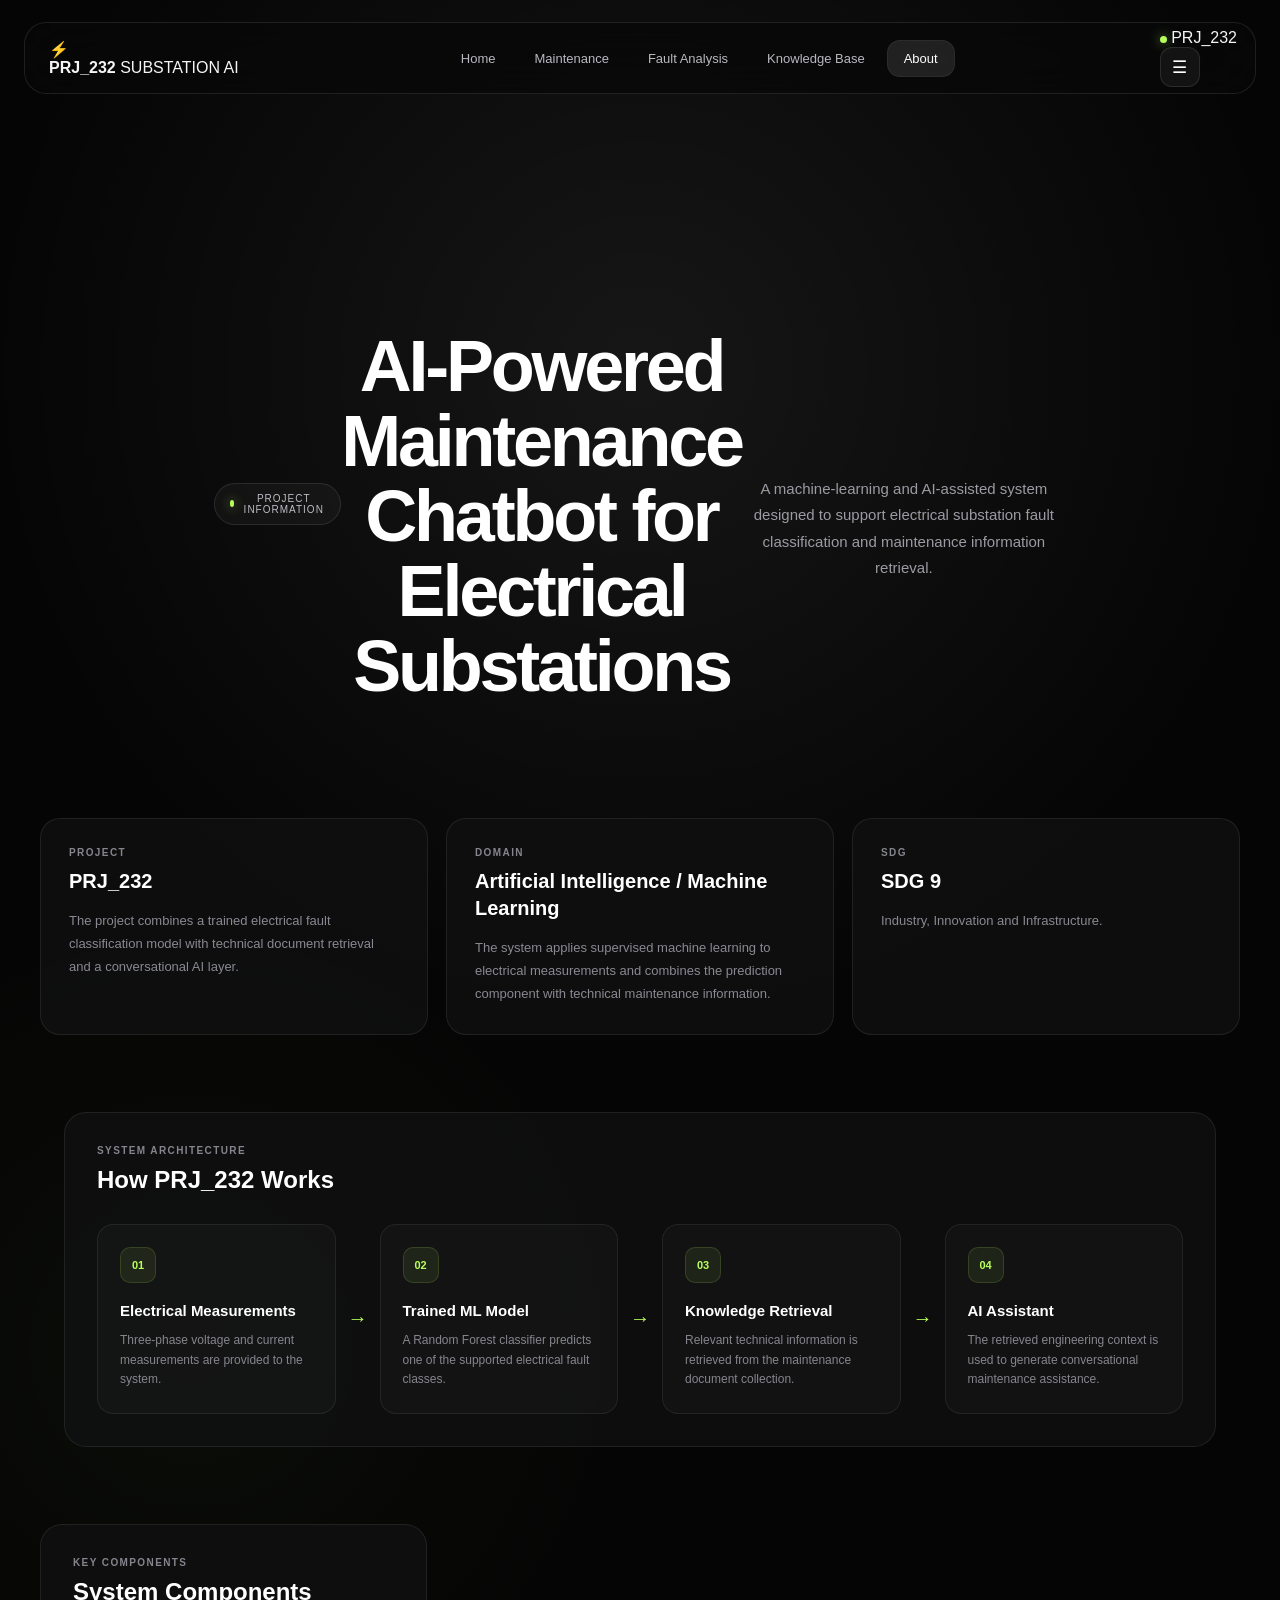
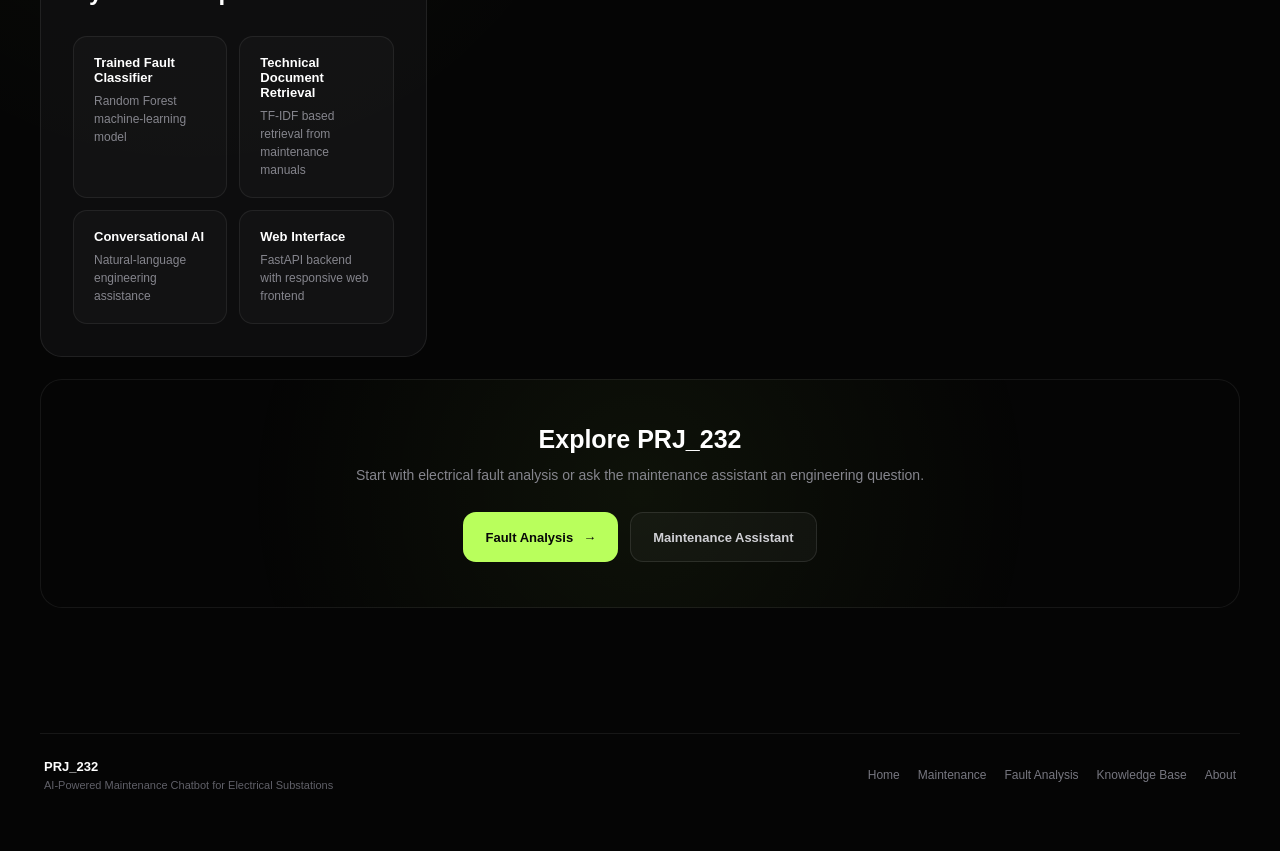
==== commit 7835b397: "Update frontend pages and UI" ====
--- a/frontend/about.html
+++ b/frontend/about.html
@@ -4,528 +4,860 @@
 <head>
 
     <meta charset="UTF-8">
-
     <meta name="viewport" content="width=device-width, initial-scale=1.0">
 
-    <title>
-        PRJ_232 | About
-    </title>
+    <title>About | PRJ_232</title>
 
     <link rel="stylesheet" href="css/style.css">
 
+
+    <style>
+        /* =========================================================
+           ABOUT PAGE
+           ========================================================= */
+        
+        .about-page {
+            width: min(1200px, calc(100% - 60px));
+            margin: 0 auto;
+            padding: 120px 0 70px;
+            box-sizing: border-box;
+        }
+        /* =========================================================
+           HERO
+           ========================================================= */
+        
+        .about-hero {
+            width: 100%;
+            max-width: 900px;
+            margin: 0 auto 60px;
+            text-align: center;
+        }
+        
+        .about-hero .hero-badge {
+            display: inline-flex;
+            align-items: center;
+            gap: 8px;
+            margin-bottom: 25px;
+        }
+        
+        .about-hero h1 {
+            margin: 0;
+            color: #ffffff;
+            font-size: clamp(42px, 6vw, 72px);
+            line-height: 1.04;
+            letter-spacing: -0.045em;
+        }
+        
+        .about-hero p {
+            max-width: 760px;
+            margin: 25px auto 0;
+            color: #9b9ba3;
+            font-size: 15px;
+            line-height: 1.75;
+        }
+        /* =========================================================
+           PROJECT INFORMATION
+           ========================================================= */
+        
+        .about-project-grid {
+            width: 100%;
+            display: grid;
+            grid-template-columns: repeat(3, minmax(0, 1fr));
+            gap: 18px;
+            margin-bottom: 22px;
+        }
+        
+        .about-info-card {
+            min-width: 0;
+            padding: 28px;
+            background: rgba(16, 16, 18, 0.82);
+            border: 1px solid rgba(255, 255, 255, 0.08);
+            border-radius: 20px;
+            box-sizing: border-box;
+            transition: transform 0.2s ease, border-color 0.2s ease;
+        }
+        
+        .about-info-card:hover {
+            transform: translateY(-3px);
+            border-color: rgba(185, 255, 92, 0.20);
+        }
+        
+        .about-section-label {
+            display: block;
+            margin-bottom: 10px;
+            color: #85858d;
+            font-size: 10px;
+            font-weight: 700;
+            letter-spacing: 0.14em;
+        }
+        
+        .about-info-card h2 {
+            margin: 0 0 15px;
+            color: #ffffff;
+            font-size: 20px;
+            line-height: 1.35;
+        }
+        
+        .about-info-card p {
+            margin: 0;
+            color: #898991;
+            font-size: 13px;
+            line-height: 1.75;
+        }
+        /* =========================================================
+           ARCHITECTURE
+           ========================================================= */
+        
+        .about-section {
+            width: 100%;
+            margin-top: 22px;
+        }
+        
+        .about-large-card {
+            width: 100%;
+            padding: 32px;
+            background: rgba(16, 16, 18, 0.82);
+            border: 1px solid rgba(255, 255, 255, 0.08);
+            border-radius: 22px;
+            box-sizing: border-box;
+        }
+        
+        .about-large-card>h2 {
+            margin: 0 0 30px;
+            color: #ffffff;
+            font-size: 24px;
+        }
+        /* =========================================================
+           ARCHITECTURE FLOW
+           ========================================================= */
+        
+        .architecture-flow-fixed {
+            width: 100%;
+            display: grid;
+            grid-template-columns: minmax(0, 1fr) auto minmax(0, 1fr) auto minmax(0, 1fr) auto minmax(0, 1fr);
+            align-items: center;
+            gap: 12px;
+        }
+        
+        .architecture-step-fixed {
+            min-width: 0;
+            min-height: 190px;
+            padding: 22px;
+            background: rgba(255, 255, 255, 0.025);
+            border: 1px solid rgba(255, 255, 255, 0.07);
+            border-radius: 16px;
+            box-sizing: border-box;
+        }
+        
+        .architecture-number-fixed {
+            width: 36px;
+            height: 36px;
+            display: flex;
+            align-items: center;
+            justify-content: center;
+            margin-bottom: 18px;
+            border-radius: 10px;
+            background: rgba(185, 255, 92, 0.08);
+            border: 1px solid rgba(185, 255, 92, 0.14);
+            color: #b9ff5c;
+            font-size: 11px;
+            font-weight: 700;
+        }
+        
+        .architecture-step-fixed h3 {
+            margin: 0 0 10px;
+            color: #ffffff;
+            font-size: 15px;
+            line-height: 1.35;
+        }
+        
+        .architecture-step-fixed p {
+            margin: 0;
+            color: #85858d;
+            font-size: 12px;
+            line-height: 1.65;
+        }
+        
+        .architecture-arrow-fixed {
+            color: #b9ff5c;
+            font-size: 20px;
+            text-align: center;
+        }
+        /* =========================================================
+           COMPONENTS
+           ========================================================= */
+        
+        .about-components {
+            width: 100%;
+            margin-top: 22px;
+        }
+        
+        .component-list {
+            width: 100%;
+            display: grid;
+            grid-template-columns: repeat(2, minmax(0, 1fr));
+            gap: 12px;
+        }
+        
+        .component-item {
+            display: flex;
+            flex-direction: column;
+            gap: 7px;
+            padding: 18px 20px;
+            background: rgba(255, 255, 255, 0.025);
+            border: 1px solid rgba(255, 255, 255, 0.07);
+            border-radius: 14px;
+        }
+        
+        .component-item strong {
+            color: #ffffff;
+            font-size: 13px;
+        }
+        
+        .component-item span {
+            color: #85858d;
+            font-size: 12px;
+            line-height: 1.5;
+        }
+        /* =========================================================
+           ACTION
+           ========================================================= */
+        
+        .about-action {
+            width: 100%;
+            margin-top: 22px;
+            padding: 45px 30px;
+            text-align: center;
+            background: radial-gradient( circle at center, rgba(185, 255, 92, 0.055), transparent 65%);
+            border: 1px solid rgba(255, 255, 255, 0.07);
+            border-radius: 22px;
+            box-sizing: border-box;
+        }
+        
+        .about-action h2 {
+            margin: 0 0 10px;
+            color: #ffffff;
+            font-size: 25px;
+        }
+        
+        .about-action p {
+            max-width: 680px;
+            margin: 0 auto 25px;
+            color: #85858d;
+            font-size: 14px;
+            line-height: 1.7;
+        }
+        
+        .about-action-buttons {
+            display: flex;
+            justify-content: center;
+            align-items: center;
+            flex-wrap: wrap;
+            gap: 12px;
+        }
+        
+        .about-primary-button,
+        .about-secondary-button {
+            min-height: 50px;
+            padding: 0 22px;
+            display: inline-flex;
+            align-items: center;
+            justify-content: center;
+            gap: 10px;
+            border-radius: 13px;
+            text-decoration: none;
+            font-size: 13px;
+            font-weight: 700;
+            box-sizing: border-box;
+        }
+        
+        .about-primary-button {
+            background: #b9ff5c;
+            color: #080808;
+        }
+        
+        .about-primary-button:hover {
+            filter: brightness(1.05);
+            transform: translateY(-1px);
+        }
+        
+        .about-secondary-button {
+            background: rgba(255, 255, 255, 0.035);
+            border: 1px solid rgba(255, 255, 255, 0.10);
+            color: #d0d0d5;
+        }
+        
+        .about-secondary-button:hover {
+            border-color: rgba(185, 255, 92, 0.25);
+            color: #b9ff5c;
+        }
+        /* =========================================================
+           FOOTER
+           ========================================================= */
+        
+        .about-footer {
+            width: min(1200px, calc(100% - 60px));
+            margin: 55px auto 25px;
+            padding-top: 25px;
+            border-top: 1px solid rgba(255, 255, 255, 0.07);
+            display: flex;
+            align-items: center;
+            justify-content: space-between;
+            gap: 30px;
+        }
+        
+        .about-footer-brand {
+            display: flex;
+            flex-direction: column;
+            gap: 5px;
+        }
+        
+        .about-footer-brand strong {
+            color: #ffffff;
+            font-size: 13px;
+        }
+        
+        .about-footer-brand span {
+            color: #606068;
+            font-size: 11px;
+        }
+        
+        .about-footer-links {
+            display: flex;
+            flex-wrap: wrap;
+            gap: 18px;
+        }
+        
+        .about-footer-links a {
+            color: #777780;
+            font-size: 12px;
+            text-decoration: none;
+        }
+        
+        .about-footer-links a:hover {
+            color: #b9ff5c;
+        }
+        /* =========================================================
+           RESPONSIVE
+           ========================================================= */
+        
+        @media (max-width: 1050px) {
+            .about-project-grid {
+                grid-template-columns: 1fr;
+            }
+            .architecture-flow-fixed {
+                grid-template-columns: 1fr auto 1fr;
+                gap: 15px;
+            }
+            .architecture-flow-fixed .architecture-step-fixed:nth-of-type(3) {
+                grid-column: 1;
+            }
+        }
+        
+        @media (max-width: 800px) {
+            .about-page {
+                width: calc(100% - 36px);
+                padding-top: 100px;
+            }
+            .architecture-flow-fixed {
+                display: grid;
+                grid-template-columns: 1fr;
+                gap: 12px;
+            }
+            .architecture-arrow-fixed {
+                transform: rotate(90deg);
+                padding: 2px 0;
+            }
+            .component-list {
+                grid-template-columns: 1fr;
+            }
+            .about-footer {
+                width: calc(100% - 36px);
+                flex-direction: column;
+                align-items: flex-start;
+            }
+        }
+        
+        @media (max-width: 600px) {
+            .about-hero h1 {
+                font-size: 39px;
+            }
+            .about-hero p {
+                font-size: 13px;
+            }
+            .about-large-card,
+            .about-info-card {
+                padding: 22px;
+            }
+            .about-action {
+                padding: 35px 20px;
+            }
+            .about-action-buttons {
+                flex-direction: column;
+            }
+            .about-primary-button,
+            .about-secondary-button {
+                width: 100%;
+            }
+        }
+    </style>
+
 </head>
 
 
 <body>
 
-    <!-- Background -->
-
-    <div class="background-grid"></div>
-
-    <div class="glow glow-one"></div>
-
-    <div class="glow glow-two"></div>
-
-
-    <!-- =====================================================
-         NAVBAR
-    ====================================================== -->
+
+    <!-- =========================================================
+     NAVBAR
+     ========================================================= -->
 
     <header class="navbar">
 
-        <a href="index.html" class="logo-area">
-
-            <div class="logo-icon">
+        <a href="index.html" class="brand">
+
+            <div class="brand-icon">
                 ⚡
             </div>
 
-            <div class="logo-text">
+
+            <div class="brand-text">
 
                 <strong>
+                PRJ_232
+            </strong>
+
+                <span>
+                SUBSTATION AI
+            </span>
+
+            </div>
+
+        </a>
+
+
+        <nav class="nav-links">
+
+            <a href="index.html" class="nav-link">
+            Home
+        </a>
+
+            <a href="maintenance.html" class="nav-link">
+            Maintenance
+        </a>
+
+            <a href="fault-analysis.html" class="nav-link">
+            Fault Analysis
+        </a>
+
+            <a href="knowledge-base.html" class="nav-link">
+            Knowledge Base
+        </a>
+
+            <a href="about.html" class="nav-link active">
+            About
+        </a>
+
+        </nav>
+
+
+        <div class="nav-right">
+
+            <div class="status-pill">
+
+                <span class="status-dot"></span>
+
+                <span>
+                PRJ_232
+            </span>
+
+            </div>
+
+
+            <button class="menu-button" type="button" aria-label="Open navigation menu">
+            ☰
+        </button>
+
+        </div>
+
+    </header>
+
+
+
+    <!-- =========================================================
+     MAIN
+     ========================================================= -->
+
+    <main class="about-page">
+
+
+        <!-- =====================================================
+         HERO
+         ===================================================== -->
+
+        <section class="about-hero">
+
+            <div class="hero-badge">
+
+                <span class="status-dot"></span> PROJECT INFORMATION
+
+            </div>
+
+
+            <h1>
+
+                AI-Powered Maintenance
+                <br> Chatbot for Electrical Substations
+
+            </h1>
+
+
+            <p>
+
+                A machine-learning and AI-assisted system designed to support electrical substation fault classification and maintenance information retrieval.
+
+            </p>
+
+        </section>
+
+
+
+        <!-- =====================================================
+         PROJECT INFORMATION
+         ===================================================== -->
+
+        <section class="about-project-grid">
+
+
+            <!-- PROJECT -->
+
+            <div class="about-info-card">
+
+                <span class="about-section-label">
+                PROJECT
+            </span>
+
+
+                <h2>
                     PRJ_232
-                </strong>
-
-                <span>
-                    SUBSTATION AI
-                </span>
+                </h2>
+
+
+                <p>
+
+                    The project combines a trained electrical fault classification model with technical document retrieval and a conversational AI layer.
+
+                </p>
 
             </div>
 
-        </a>
-
-
-        <nav class="nav-links">
-
-            <a href="index.html">
-                Home
-            </a>
-
-            <a href="maintenance.html">
-                Maintenance
-            </a>
-
-            <a href="fault-analysis.html">
-                Fault Analysis
-            </a>
-
-            <a href="knowledge-base.html">
-                Knowledge Base
-            </a>
-
-            <a href="about.html" class="active">
-                About
-            </a>
-
-        </nav>
-
-
-        <div class="nav-actions">
-
-            <div class="ai-status">
-
-                <span class="status-dot"></span> Local AI
+
+
+            <!-- DOMAIN -->
+
+            <div class="about-info-card">
+
+                <span class="about-section-label">
+                DOMAIN
+            </span>
+
+
+                <h2>
+                    Artificial Intelligence / Machine Learning
+                </h2>
+
+
+                <p>
+
+                    The system applies supervised machine learning to electrical measurements and combines the prediction component with technical maintenance information.
+
+                </p>
 
             </div>
 
 
-            <button class="menu-button">
-                ☰
-            </button>
-
-        </div>
-
-    </header>
-
-
-
-    <!-- =====================================================
-         MAIN
-    ====================================================== -->
-
-    <main class="about-page">
-
-
-        <!-- =================================================
-             HERO
-        ================================================== -->
-
-        <section class="about-hero">
-
-            <div class="hero-badge">
-
-                <span>●</span> PRJ_232 • ARTIFICIAL INTELLIGENCE & ML
+
+            <!-- SDG -->
+
+            <div class="about-info-card">
+
+                <span class="about-section-label">
+                SDG
+            </span>
+
+
+                <h2>
+                    SDG 9
+                </h2>
+
+
+                <p>
+                    Industry, Innovation and Infrastructure.
+                </p>
 
             </div>
 
-
-            <h1>
-
-                About
-                <span>PRJ_232</span>
-
-            </h1>
-
-
-            <p>
-
-                AI-Powered Maintenance Chatbot for Electrical Substations.
-
-            </p>
-
         </section>
 
 
 
-        <!-- =================================================
-             PROJECT OVERVIEW
-        ================================================== -->
-
-        <section class="about-overview">
-
-            <div class="overview-main">
-
-                <span class="eyebrow">
-                    PROJECT OVERVIEW
-                </span>
-
-                <h2>
-                    Intelligent Assistance for Electrical Maintenance
-                </h2>
-
-                <p>
-
-                    PRJ_232 is an AI-powered maintenance assistant designed to support electrical substation maintenance activities. The system combines a trained machine learning fault classifier with a local maintenance knowledge base and a locally running language model.
-
-                </p>
-
-                <p>
-
-                    The objective is to provide a single interface where users can analyze electrical measurements and obtain maintenance information from technical documentation.
-
-                </p>
-
-            </div>
-
-
-            <div class="overview-side">
-
-                <div class="overview-stat">
-
-                    <strong>
-                        PRJ_232
-                    </strong>
-
-                    <span>
-                        PROJECT ID
-                    </span>
-
-                </div>
-
-
-                <div class="overview-stat">
-
-                    <strong>
-                        AI / ML
-                    </strong>
-
-                    <span>
-                        DOMAIN
-                    </span>
-
-                </div>
-
-
-                <div class="overview-stat">
-
-                    <strong>
-                        SDG 9
-                    </strong>
-
-                    <span>
-                        INDUSTRY & INFRASTRUCTURE
-                    </span>
-
-                </div>
-
-            </div>
-
-        </section>
-
-
-
-        <!-- =================================================
-             SYSTEM COMPONENTS
-        ================================================== -->
-
-        <section class="about-components">
-
-            <div class="about-section-heading">
-
-                <span class="eyebrow">
-                    SYSTEM ARCHITECTURE
-                </span>
-
-                <h2>
-                    Core Components
-                </h2>
-
-            </div>
-
-
-            <div class="component-grid">
-
-
-                <!-- ML -->
-
-                <div class="component-card">
-
-                    <div class="component-number">
-                        01
-                    </div>
-
-                    <div class="component-icon">
-                        ⚡
-                    </div>
-
-                    <span class="component-label">
-                        MACHINE LEARNING
-                    </span>
-
-                    <h3>
-                        Fault Classification
-                    </h3>
-
-                    <p>
-
-                        A trained Random Forest classifier analyzes six electrical measurements and predicts the corresponding fault category.
-
-                    </p>
-
-
-                    <div class="component-tech">
-
-                        Ia • Ib • Ic • Va • Vb • Vc
-
-                    </div>
-
-                </div>
-
-
-
-                <!-- RAG -->
-
-                <div class="component-card">
-
-                    <div class="component-number">
-                        02
-                    </div>
-
-                    <div class="component-icon">
-                        ⌕
-                    </div>
-
-                    <span class="component-label">
-                        INFORMATION RETRIEVAL
-                    </span>
-
-                    <h3>
-                        Maintenance Knowledge
-                    </h3>
-
-                    <p>
-
-                        Technical manuals are converted into searchable document chunks. Relevant passages are retrieved for maintenance questions.
-
-                    </p>
-
-
-                    <div class="component-tech">
-
-                        TF-IDF • Document Retrieval
-
-                    </div>
-
-                </div>
-
-
-
-                <!-- LLM -->
-
-                <div class="component-card">
-
-                    <div class="component-number">
-                        03
-                    </div>
-
-                    <div class="component-icon">
-                        ✦
-                    </div>
-
-                    <span class="component-label">
-                        LOCAL LANGUAGE MODEL
-                    </span>
-
-                    <h3>
-                        Conversational AI
-                    </h3>
-
-                    <p>
-
-                        Llama 3.2 3B runs locally and generates responses using retrieved maintenance information as context.
-
-                    </p>
-
-
-                    <div class="component-tech">
-
-                        Ollama • Llama 3.2 3B
-
-                    </div>
-
-                </div>
-
-            </div>
-
-        </section>
-
-
-
-        <!-- =================================================
-             TECHNOLOGY STACK
-        ================================================== -->
-
-        <section class="technology-section">
-
-            <div class="technology-heading">
-
-                <span class="eyebrow">
-                    DEVELOPMENT STACK
-                </span>
-
-                <h2>
-                    Technologies Used
-                </h2>
-
-            </div>
-
-
-            <div class="technology-grid">
-
-                <div class="technology-item">
-                    <strong>Python</strong>
-                    <span>Core development</span>
-                </div>
-
-
-                <div class="technology-item">
-                    <strong>FastAPI</strong>
-                    <span>Backend API</span>
-                </div>
-
-
-                <div class="technology-item">
-                    <strong>Scikit-learn</strong>
-                    <span>Machine learning</span>
-                </div>
-
-
-                <div class="technology-item">
-                    <strong>XGBoost</strong>
-                    <span>Model comparison</span>
-                </div>
-
-
-                <div class="technology-item">
-                    <strong>TF-IDF</strong>
-                    <span>Document retrieval</span>
-                </div>
-
-
-                <div class="technology-item">
-                    <strong>Ollama</strong>
-                    <span>Local AI runtime</span>
-                </div>
-
-
-                <div class="technology-item">
-                    <strong>Llama 3.2</strong>
-                    <span>Local language model</span>
-                </div>
-
-
-                <div class="technology-item">
-                    <strong>HTML / CSS / JS</strong>
-                    <span>Web interface</span>
-                </div>
-
-            </div>
-
-        </section>
-
-
-
-        <!-- =================================================
-             WORKFLOW
-        ================================================== -->
-
-        <section class="about-workflow">
-
-            <div class="workflow-heading">
-
-                <span class="eyebrow">
-                    SYSTEM WORKFLOW
-                </span>
+        <!-- =====================================================
+         SYSTEM ARCHITECTURE
+         ===================================================== -->
+
+        <section class="about-section">
+
+            <div class="about-large-card">
+
+                <span class="about-section-label">
+                SYSTEM ARCHITECTURE
+            </span>
+
 
                 <h2>
                     How PRJ_232 Works
                 </h2>
 
+
+                <div class="architecture-flow-fixed">
+
+
+                    <!-- STEP 1 -->
+
+                    <div class="architecture-step-fixed">
+
+                        <div class="architecture-number-fixed">
+                            01
+                        </div>
+
+
+                        <h3>
+                            Electrical Measurements
+                        </h3>
+
+
+                        <p>
+
+                            Three-phase voltage and current measurements are provided to the system.
+
+                        </p>
+
+                    </div>
+
+
+                    <div class="architecture-arrow-fixed">
+                        →
+                    </div>
+
+
+
+                    <!-- STEP 2 -->
+
+                    <div class="architecture-step-fixed">
+
+                        <div class="architecture-number-fixed">
+                            02
+                        </div>
+
+
+                        <h3>
+                            Trained ML Model
+                        </h3>
+
+
+                        <p>
+
+                            A Random Forest classifier predicts one of the supported electrical fault classes.
+
+                        </p>
+
+                    </div>
+
+
+                    <div class="architecture-arrow-fixed">
+                        →
+                    </div>
+
+
+
+                    <!-- STEP 3 -->
+
+                    <div class="architecture-step-fixed">
+
+                        <div class="architecture-number-fixed">
+                            03
+                        </div>
+
+
+                        <h3>
+                            Knowledge Retrieval
+                        </h3>
+
+
+                        <p>
+
+                            Relevant technical information is retrieved from the maintenance document collection.
+
+                        </p>
+
+                    </div>
+
+
+                    <div class="architecture-arrow-fixed">
+                        →
+                    </div>
+
+
+
+                    <!-- STEP 4 -->
+
+                    <div class="architecture-step-fixed">
+
+                        <div class="architecture-number-fixed">
+                            04
+                        </div>
+
+
+                        <h3>
+                            AI Assistant
+                        </h3>
+
+
+                        <p>
+
+                            The retrieved engineering context is used to generate conversational maintenance assistance.
+
+                        </p>
+
+                    </div>
+
+
+                </div>
+
             </div>
 
-
-            <div class="workflow">
-
-                <div class="workflow-step">
-
-                    <span>
-                        01
+        </section>
+
+
+
+        <!-- =====================================================
+         COMPONENTS
+         ===================================================== -->
+
+        <section class="about-components">
+
+            <div class="about-large-card">
+
+                <span class="about-section-label">
+                KEY COMPONENTS
+            </span>
+
+
+                <h2>
+                    System Components
+                </h2>
+
+
+                <div class="component-list">
+
+
+                    <div class="component-item">
+
+                        <strong>
+                        Trained Fault Classifier
+                    </strong>
+
+                        <span>
+                        Random Forest machine-learning model
                     </span>
 
-                    <strong>
-                        User Input
+                    </div>
+
+
+                    <div class="component-item">
+
+                        <strong>
+                        Technical Document Retrieval
                     </strong>
 
-                    <p>
-                        Question or electrical measurements
-                    </p>
+                        <span>
+                        TF-IDF based retrieval from maintenance manuals
+                    </span>
+
+                    </div>
+
+
+                    <div class="component-item">
+
+                        <strong>
+                        Conversational AI
+                    </strong>
+
+                        <span>
+                        Natural-language engineering assistance
+                    </span>
+
+                    </div>
+
+
+                    <div class="component-item">
+
+                        <strong>
+                        Web Interface
+                    </strong>
+
+                        <span>
+                        FastAPI backend with responsive web frontend
+                    </span>
+
+                    </div>
+
 
                 </div>
 
-
-                <div class="workflow-arrow">
+            </div>
+
+        </section>
+
+
+
+        <!-- =====================================================
+         ACTION
+         ===================================================== -->
+
+        <section class="about-action">
+
+            <h2>
+                Explore PRJ_232
+            </h2>
+
+
+            <p>
+
+                Start with electrical fault analysis or ask the maintenance assistant an engineering question.
+
+            </p>
+
+
+            <div class="about-action-buttons">
+
+
+                <a href="fault-analysis.html" class="about-primary-button">
+
+                Fault Analysis
+
+                <span>
                     →
-                </div>
-
-
-                <div class="workflow-step">
-
-                    <span>
-                        02
-                    </span>
-
-                    <strong>
-                        AI Processing
-                    </strong>
-
-                    <p>
-                        ML prediction or document retrieval
-                    </p>
-
-                </div>
-
-
-                <div class="workflow-arrow">
-                    →
-                </div>
-
-
-                <div class="workflow-step">
-
-                    <span>
-                        03
-                    </span>
-
-                    <strong>
-                        Local AI
-                    </strong>
-
-                    <p>
-                        Grounded conversational response
-                    </p>
-
-                </div>
-
-
-                <div class="workflow-arrow">
-                    →
-                </div>
-
-
-                <div class="workflow-step">
-
-                    <span>
-                        04
-                    </span>
-
-                    <strong>
-                        Result
-                    </strong>
-
-                    <p>
-                        Fault classification or maintenance answer
-                    </p>
-
-                </div>
+                </span>
+
+            </a>
+
+
+                <a href="maintenance.html" class="about-secondary-button">
+
+                Maintenance Assistant
+
+            </a>
 
             </div>
 
@@ -535,27 +867,80 @@
 
 
 
-    <!-- =====================================================
-         FOOTER
-    ====================================================== -->
-
-    <footer>
-
-        <span>
+    <!-- =========================================================
+     FOOTER
+     ========================================================= -->
+
+    <footer class="footer about-footer">
+
+
+        <div class="footer-brand about-footer-brand">
+
+            <strong>
             PRJ_232
+        </strong>
+
+
+            <span>
+            AI-Powered Maintenance Chatbot for Electrical Substations
         </span>
 
-        <span>
-            AI-Powered Maintenance Chatbot
-        </span>
-
-        <span>
-            Local AI System
-        </span>
+        </div>
+
+
+        <div class="footer-links about-footer-links">
+
+            <a href="index.html">
+            Home
+        </a>
+
+            <a href="maintenance.html">
+            Maintenance
+        </a>
+
+            <a href="fault-analysis.html">
+            Fault Analysis
+        </a>
+
+            <a href="knowledge-base.html">
+            Knowledge Base
+        </a>
+
+            <a href="about.html">
+            About
+        </a>
+
+        </div>
 
     </footer>
 
 
+
+    <!-- =========================================================
+     MOBILE MENU
+     ========================================================= -->
+
+    <script>
+        document.addEventListener("DOMContentLoaded", function() {
+
+            const menuButton = document.querySelector(".menu-button");
+            const navLinks = document.querySelector(".nav-links");
+
+
+            if (menuButton && navLinks) {
+
+                menuButton.addEventListener("click", function() {
+
+                    navLinks.classList.toggle("mobile-open");
+
+                });
+
+            }
+
+        });
+    </script>
+
+
 </body>
 
 </html>
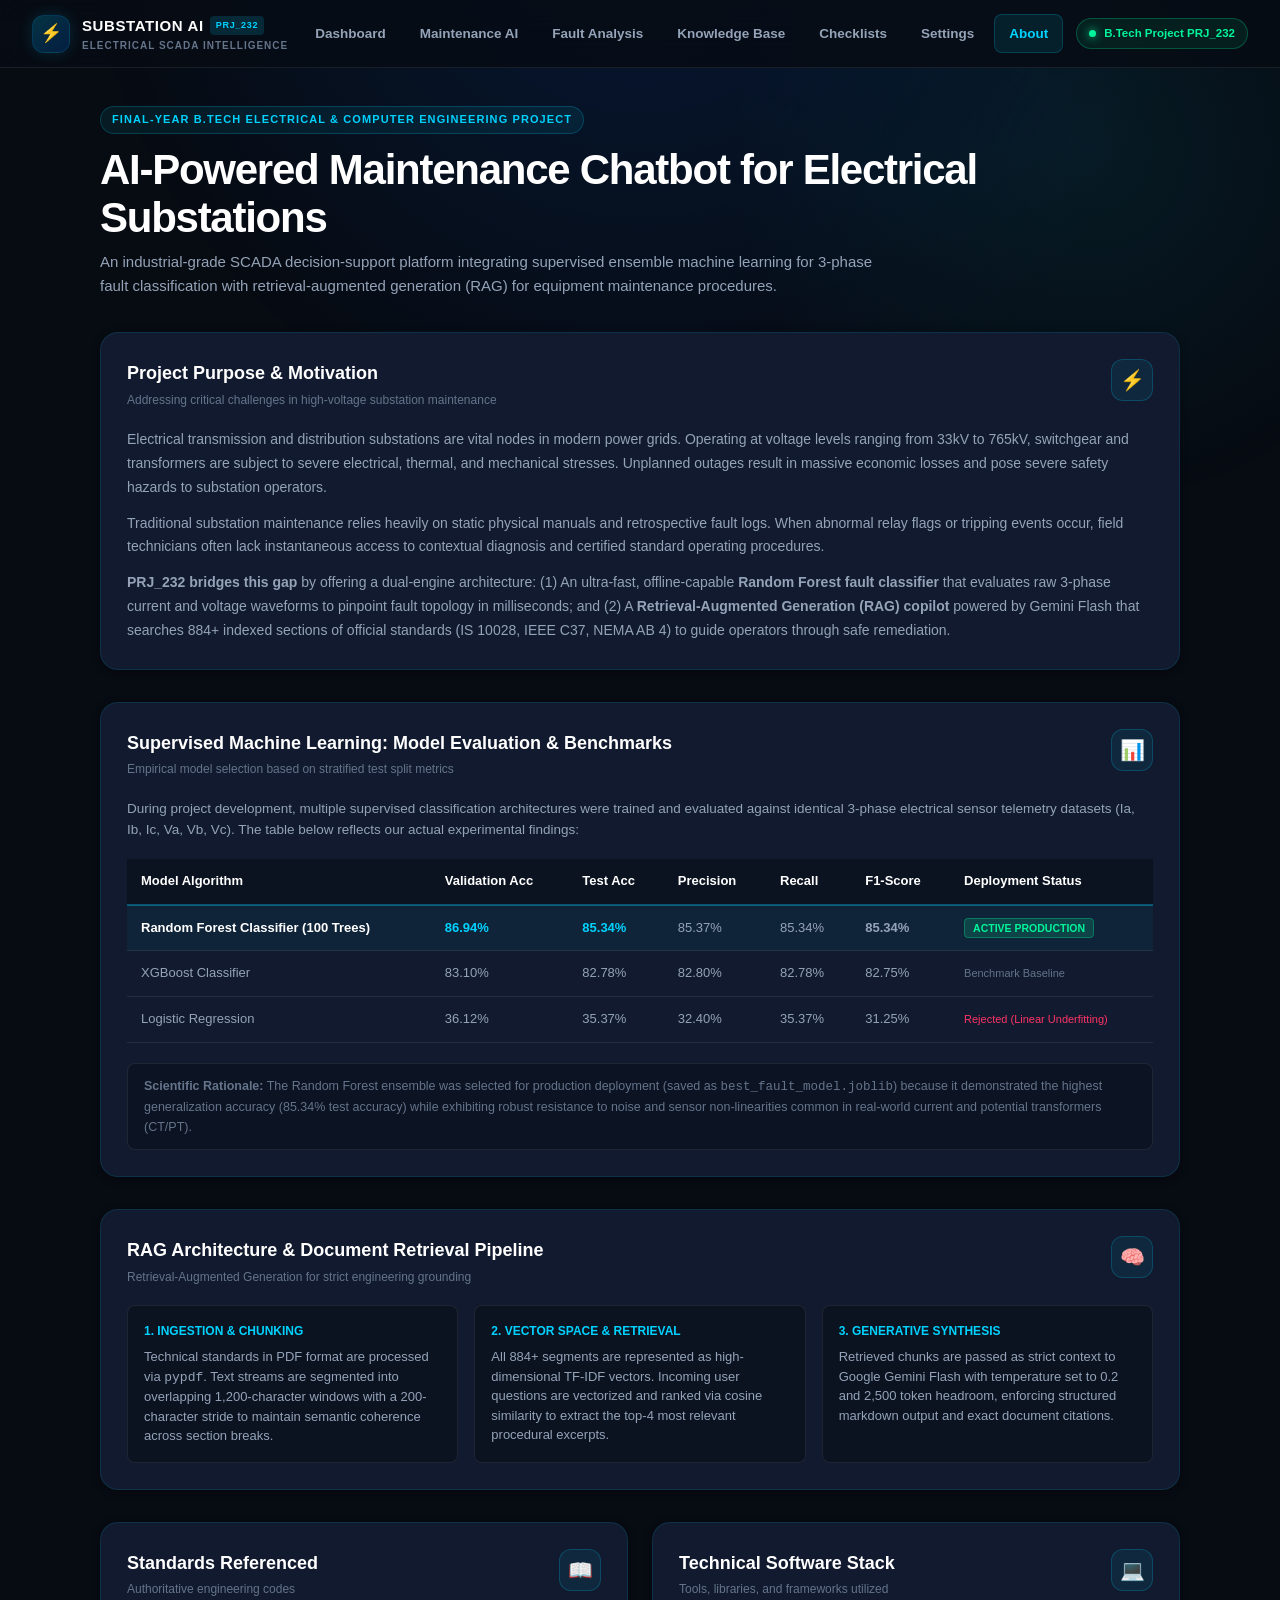
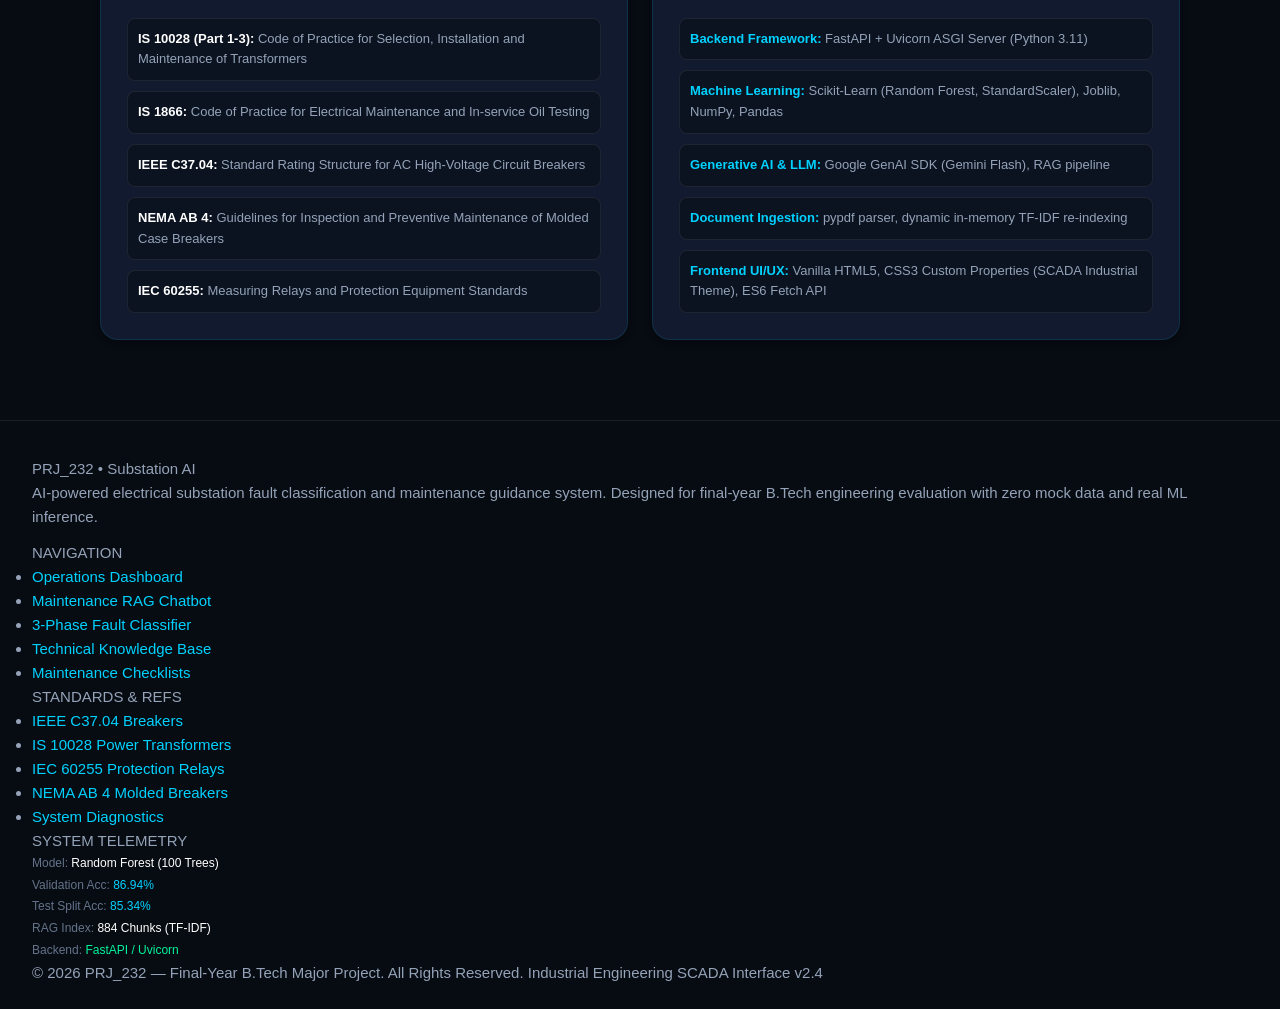
==== commit 33f2e6f6: "feat: complete professional industrial SCADA redesign, real telemetry, dynamic upload & E2E verifica" ====
--- a/frontend/about.html
+++ b/frontend/about.html
@@ -1,946 +1,312 @@
 <!DOCTYPE html>
 <html lang="en">
-
 <head>
-
     <meta charset="UTF-8">
     <meta name="viewport" content="width=device-width, initial-scale=1.0">
-
-    <title>About | PRJ_232</title>
-
-    <link rel="stylesheet" href="css/style.css">
-
-
-    <style>
-        /* =========================================================
-           ABOUT PAGE
-           ========================================================= */
-        
-        .about-page {
-            width: min(1200px, calc(100% - 60px));
-            margin: 0 auto;
-            padding: 120px 0 70px;
-            box-sizing: border-box;
-        }
-        /* =========================================================
-           HERO
-           ========================================================= */
-        
-        .about-hero {
-            width: 100%;
-            max-width: 900px;
-            margin: 0 auto 60px;
-            text-align: center;
-        }
-        
-        .about-hero .hero-badge {
-            display: inline-flex;
-            align-items: center;
-            gap: 8px;
-            margin-bottom: 25px;
-        }
-        
-        .about-hero h1 {
-            margin: 0;
-            color: #ffffff;
-            font-size: clamp(42px, 6vw, 72px);
-            line-height: 1.04;
-            letter-spacing: -0.045em;
-        }
-        
-        .about-hero p {
-            max-width: 760px;
-            margin: 25px auto 0;
-            color: #9b9ba3;
-            font-size: 15px;
-            line-height: 1.75;
-        }
-        /* =========================================================
-           PROJECT INFORMATION
-           ========================================================= */
-        
-        .about-project-grid {
-            width: 100%;
-            display: grid;
-            grid-template-columns: repeat(3, minmax(0, 1fr));
-            gap: 18px;
-            margin-bottom: 22px;
-        }
-        
-        .about-info-card {
-            min-width: 0;
-            padding: 28px;
-            background: rgba(16, 16, 18, 0.82);
-            border: 1px solid rgba(255, 255, 255, 0.08);
-            border-radius: 20px;
-            box-sizing: border-box;
-            transition: transform 0.2s ease, border-color 0.2s ease;
-        }
-        
-        .about-info-card:hover {
-            transform: translateY(-3px);
-            border-color: rgba(185, 255, 92, 0.20);
-        }
-        
-        .about-section-label {
-            display: block;
-            margin-bottom: 10px;
-            color: #85858d;
-            font-size: 10px;
-            font-weight: 700;
-            letter-spacing: 0.14em;
-        }
-        
-        .about-info-card h2 {
-            margin: 0 0 15px;
-            color: #ffffff;
-            font-size: 20px;
-            line-height: 1.35;
-        }
-        
-        .about-info-card p {
-            margin: 0;
-            color: #898991;
-            font-size: 13px;
-            line-height: 1.75;
-        }
-        /* =========================================================
-           ARCHITECTURE
-           ========================================================= */
-        
-        .about-section {
-            width: 100%;
-            margin-top: 22px;
-        }
-        
-        .about-large-card {
-            width: 100%;
-            padding: 32px;
-            background: rgba(16, 16, 18, 0.82);
-            border: 1px solid rgba(255, 255, 255, 0.08);
-            border-radius: 22px;
-            box-sizing: border-box;
-        }
-        
-        .about-large-card>h2 {
-            margin: 0 0 30px;
-            color: #ffffff;
-            font-size: 24px;
-        }
-        /* =========================================================
-           ARCHITECTURE FLOW
-           ========================================================= */
-        
-        .architecture-flow-fixed {
-            width: 100%;
-            display: grid;
-            grid-template-columns: minmax(0, 1fr) auto minmax(0, 1fr) auto minmax(0, 1fr) auto minmax(0, 1fr);
-            align-items: center;
-            gap: 12px;
-        }
-        
-        .architecture-step-fixed {
-            min-width: 0;
-            min-height: 190px;
-            padding: 22px;
-            background: rgba(255, 255, 255, 0.025);
-            border: 1px solid rgba(255, 255, 255, 0.07);
-            border-radius: 16px;
-            box-sizing: border-box;
-        }
-        
-        .architecture-number-fixed {
-            width: 36px;
-            height: 36px;
-            display: flex;
-            align-items: center;
-            justify-content: center;
-            margin-bottom: 18px;
-            border-radius: 10px;
-            background: rgba(185, 255, 92, 0.08);
-            border: 1px solid rgba(185, 255, 92, 0.14);
-            color: #b9ff5c;
-            font-size: 11px;
-            font-weight: 700;
-        }
-        
-        .architecture-step-fixed h3 {
-            margin: 0 0 10px;
-            color: #ffffff;
-            font-size: 15px;
-            line-height: 1.35;
-        }
-        
-        .architecture-step-fixed p {
-            margin: 0;
-            color: #85858d;
-            font-size: 12px;
-            line-height: 1.65;
-        }
-        
-        .architecture-arrow-fixed {
-            color: #b9ff5c;
-            font-size: 20px;
-            text-align: center;
-        }
-        /* =========================================================
-           COMPONENTS
-           ========================================================= */
-        
-        .about-components {
-            width: 100%;
-            margin-top: 22px;
-        }
-        
-        .component-list {
-            width: 100%;
-            display: grid;
-            grid-template-columns: repeat(2, minmax(0, 1fr));
-            gap: 12px;
-        }
-        
-        .component-item {
-            display: flex;
-            flex-direction: column;
-            gap: 7px;
-            padding: 18px 20px;
-            background: rgba(255, 255, 255, 0.025);
-            border: 1px solid rgba(255, 255, 255, 0.07);
-            border-radius: 14px;
-        }
-        
-        .component-item strong {
-            color: #ffffff;
-            font-size: 13px;
-        }
-        
-        .component-item span {
-            color: #85858d;
-            font-size: 12px;
-            line-height: 1.5;
-        }
-        /* =========================================================
-           ACTION
-           ========================================================= */
-        
-        .about-action {
-            width: 100%;
-            margin-top: 22px;
-            padding: 45px 30px;
-            text-align: center;
-            background: radial-gradient( circle at center, rgba(185, 255, 92, 0.055), transparent 65%);
-            border: 1px solid rgba(255, 255, 255, 0.07);
-            border-radius: 22px;
-            box-sizing: border-box;
-        }
-        
-        .about-action h2 {
-            margin: 0 0 10px;
-            color: #ffffff;
-            font-size: 25px;
-        }
-        
-        .about-action p {
-            max-width: 680px;
-            margin: 0 auto 25px;
-            color: #85858d;
-            font-size: 14px;
-            line-height: 1.7;
-        }
-        
-        .about-action-buttons {
-            display: flex;
-            justify-content: center;
-            align-items: center;
-            flex-wrap: wrap;
-            gap: 12px;
-        }
-        
-        .about-primary-button,
-        .about-secondary-button {
-            min-height: 50px;
-            padding: 0 22px;
-            display: inline-flex;
-            align-items: center;
-            justify-content: center;
-            gap: 10px;
-            border-radius: 13px;
-            text-decoration: none;
-            font-size: 13px;
-            font-weight: 700;
-            box-sizing: border-box;
-        }
-        
-        .about-primary-button {
-            background: #b9ff5c;
-            color: #080808;
-        }
-        
-        .about-primary-button:hover {
-            filter: brightness(1.05);
-            transform: translateY(-1px);
-        }
-        
-        .about-secondary-button {
-            background: rgba(255, 255, 255, 0.035);
-            border: 1px solid rgba(255, 255, 255, 0.10);
-            color: #d0d0d5;
-        }
-        
-        .about-secondary-button:hover {
-            border-color: rgba(185, 255, 92, 0.25);
-            color: #b9ff5c;
-        }
-        /* =========================================================
-           FOOTER
-           ========================================================= */
-        
-        .about-footer {
-            width: min(1200px, calc(100% - 60px));
-            margin: 55px auto 25px;
-            padding-top: 25px;
-            border-top: 1px solid rgba(255, 255, 255, 0.07);
-            display: flex;
-            align-items: center;
-            justify-content: space-between;
-            gap: 30px;
-        }
-        
-        .about-footer-brand {
-            display: flex;
-            flex-direction: column;
-            gap: 5px;
-        }
-        
-        .about-footer-brand strong {
-            color: #ffffff;
-            font-size: 13px;
-        }
-        
-        .about-footer-brand span {
-            color: #606068;
-            font-size: 11px;
-        }
-        
-        .about-footer-links {
-            display: flex;
-            flex-wrap: wrap;
-            gap: 18px;
-        }
-        
-        .about-footer-links a {
-            color: #777780;
-            font-size: 12px;
-            text-decoration: none;
-        }
-        
-        .about-footer-links a:hover {
-            color: #b9ff5c;
-        }
-        /* =========================================================
-           RESPONSIVE
-           ========================================================= */
-        
-        @media (max-width: 1050px) {
-            .about-project-grid {
-                grid-template-columns: 1fr;
-            }
-            .architecture-flow-fixed {
-                grid-template-columns: 1fr auto 1fr;
-                gap: 15px;
-            }
-            .architecture-flow-fixed .architecture-step-fixed:nth-of-type(3) {
-                grid-column: 1;
-            }
-        }
-        
-        @media (max-width: 800px) {
-            .about-page {
-                width: calc(100% - 36px);
-                padding-top: 100px;
-            }
-            .architecture-flow-fixed {
-                display: grid;
-                grid-template-columns: 1fr;
-                gap: 12px;
-            }
-            .architecture-arrow-fixed {
-                transform: rotate(90deg);
-                padding: 2px 0;
-            }
-            .component-list {
-                grid-template-columns: 1fr;
-            }
-            .about-footer {
-                width: calc(100% - 36px);
-                flex-direction: column;
-                align-items: flex-start;
-            }
-        }
-        
-        @media (max-width: 600px) {
-            .about-hero h1 {
-                font-size: 39px;
-            }
-            .about-hero p {
-                font-size: 13px;
-            }
-            .about-large-card,
-            .about-info-card {
-                padding: 22px;
-            }
-            .about-action {
-                padding: 35px 20px;
-            }
-            .about-action-buttons {
-                flex-direction: column;
-            }
-            .about-primary-button,
-            .about-secondary-button {
-                width: 100%;
-            }
-        }
-    </style>
-
+    <title>PRJ_232 | About Substation AI — Project Architecture & ML Benchmarks</title>
+    <link rel="stylesheet" href="css/industrial.css">
+    <link rel="icon" href="data:image/svg+xml,<svg xmlns=%22http://www.w3.org/2000/svg%22 viewBox=%220%22 0 100 100%22><text y=%22.9em%22 font-size=%2290%22>⚡</text></svg>">
 </head>
-
-
 <body>
 
-
-    <!-- =========================================================
-     NAVBAR
-     ========================================================= -->
-
+    <!-- TOP NAVBAR -->
     <header class="navbar">
-
         <a href="index.html" class="brand">
-
-            <div class="brand-icon">
-                ⚡
-            </div>
-
-
+            <div class="brand-icon">⚡</div>
             <div class="brand-text">
-
-                <strong>
-                PRJ_232
-            </strong>
-
-                <span>
-                SUBSTATION AI
-            </span>
-
-            </div>
-
+                <div class="brand-title">
+                    SUBSTATION AI
+                    <span class="brand-badge">PRJ_232</span>
+                </div>
+                <div class="brand-subtitle">ELECTRICAL SCADA INTELLIGENCE</div>
+            </div>
         </a>
 
-
-        <nav class="nav-links">
-
-            <a href="index.html" class="nav-link">
-            Home
-        </a>
-
-            <a href="maintenance.html" class="nav-link">
-            Maintenance
-        </a>
-
-            <a href="fault-analysis.html" class="nav-link">
-            Fault Analysis
-        </a>
-
-            <a href="knowledge-base.html" class="nav-link">
-            Knowledge Base
-        </a>
-
-            <a href="about.html" class="nav-link active">
-            About
-        </a>
-
-        </nav>
-
+        <ul class="nav-links">
+            <li class="nav-item"><a href="index.html" class="nav-link">Dashboard</a></li>
+            <li class="nav-item"><a href="maintenance.html" class="nav-link">Maintenance AI</a></li>
+            <li class="nav-item"><a href="fault-analysis.html" class="nav-link">Fault Analysis</a></li>
+            <li class="nav-item"><a href="knowledge-base.html" class="nav-link">Knowledge Base</a></li>
+            <li class="nav-item"><a href="checklists.html" class="nav-link">Checklists</a></li>
+            <li class="nav-item"><a href="settings.html" class="nav-link">Settings</a></li>
+            <li class="nav-item"><a href="about.html" class="nav-link active">About</a></li>
+        </ul>
 
         <div class="nav-right">
-
             <div class="status-pill">
-
-                <span class="status-dot"></span>
-
-                <span>
-                PRJ_232
-            </span>
-
-            </div>
-
-
-            <button class="menu-button" type="button" aria-label="Open navigation menu">
-            ☰
-        </button>
-
+                <span class="status-dot"></span> B.Tech Project PRJ_232
+            </div>
         </div>
-
     </header>
 
-
-
-    <!-- =========================================================
-     MAIN
-     ========================================================= -->
-
-    <main class="about-page">
-
-
-        <!-- =====================================================
-         HERO
-         ===================================================== -->
-
-        <section class="about-hero">
-
-            <div class="hero-badge">
-
-                <span class="status-dot"></span> PROJECT INFORMATION
-
-            </div>
-
-
-            <h1>
-
-                AI-Powered Maintenance
-                <br> Chatbot for Electrical Substations
-
-            </h1>
-
-
-            <p>
-
-                A machine-learning and AI-assisted system designed to support electrical substation fault classification and maintenance information retrieval.
-
+    <!-- MAIN PAGE CONTAINER -->
+    <main class="page-container" style="max-width: 1080px;">
+
+        <!-- PAGE HEADER -->
+        <div class="page-header">
+            <div class="badge-tag">
+                <span>FINAL-YEAR B.TECH ELECTRICAL & COMPUTER ENGINEERING PROJECT</span>
+            </div>
+            <h1 class="page-title">AI-Powered Maintenance Chatbot for Electrical Substations</h1>
+            <p class="page-subtitle">
+                An industrial-grade SCADA decision-support platform integrating supervised ensemble machine learning for 3-phase fault classification with retrieval-augmented generation (RAG) for equipment maintenance procedures.
             </p>
-
-        </section>
-
-
-
-        <!-- =====================================================
-         PROJECT INFORMATION
-         ===================================================== -->
-
-        <section class="about-project-grid">
-
-
-            <!-- PROJECT -->
-
-            <div class="about-info-card">
-
-                <span class="about-section-label">
-                PROJECT
-            </span>
-
-
-                <h2>
-                    PRJ_232
-                </h2>
-
-
-                <p>
-
-                    The project combines a trained electrical fault classification model with technical document retrieval and a conversational AI layer.
-
+        </div>
+
+        <div style="display: flex; flex-direction: column; gap: 32px;">
+            
+            <!-- SECTION 1: PROJECT OVERVIEW -->
+            <div class="card">
+                <div class="card-header">
+                    <div>
+                        <div class="card-title">Project Purpose & Motivation</div>
+                        <div class="card-subtitle">Addressing critical challenges in high-voltage substation maintenance</div>
+                    </div>
+                    <div class="card-icon">⚡</div>
+                </div>
+
+                <div style="font-size: 14px; line-height: 1.7; color: var(--text-secondary);">
+                    <p>
+                        Electrical transmission and distribution substations are vital nodes in modern power grids. Operating at voltage levels ranging from 33kV to 765kV, switchgear and transformers are subject to severe electrical, thermal, and mechanical stresses. Unplanned outages result in massive economic losses and pose severe safety hazards to substation operators.
+                    </p>
+                    <p>
+                        Traditional substation maintenance relies heavily on static physical manuals and retrospective fault logs. When abnormal relay flags or tripping events occur, field technicians often lack instantaneous access to contextual diagnosis and certified standard operating procedures.
+                    </p>
+                    <p style="margin-bottom: 0;">
+                        <strong>PRJ_232 bridges this gap</strong> by offering a dual-engine architecture:
+                        (1) An ultra-fast, offline-capable <strong>Random Forest fault classifier</strong> that evaluates raw 3-phase current and voltage waveforms to pinpoint fault topology in milliseconds; and
+                        (2) A <strong>Retrieval-Augmented Generation (RAG) copilot</strong> powered by Gemini Flash that searches 884+ indexed sections of official standards (IS 10028, IEEE C37, NEMA AB 4) to guide operators through safe remediation.
+                    </p>
+                </div>
+            </div>
+
+            <!-- SECTION 2: ML FAULT CLASSIFIER & REAL BENCHMARK RESULTS -->
+            <div class="card">
+                <div class="card-header">
+                    <div>
+                        <div class="card-title">Supervised Machine Learning: Model Evaluation & Benchmarks</div>
+                        <div class="card-subtitle">Empirical model selection based on stratified test split metrics</div>
+                    </div>
+                    <div class="card-icon">📊</div>
+                </div>
+
+                <p style="font-size: 13.5px; color: var(--text-secondary); margin-bottom: 18px;">
+                    During project development, multiple supervised classification architectures were trained and evaluated against identical 3-phase electrical sensor telemetry datasets (Ia, Ib, Ic, Va, Vb, Vc). The table below reflects our actual experimental findings:
                 </p>
 
-            </div>
-
-
-
-            <!-- DOMAIN -->
-
-            <div class="about-info-card">
-
-                <span class="about-section-label">
-                DOMAIN
-            </span>
-
-
-                <h2>
-                    Artificial Intelligence / Machine Learning
-                </h2>
-
-
-                <p>
-
-                    The system applies supervised machine learning to electrical measurements and combines the prediction component with technical maintenance information.
-
-                </p>
-
-            </div>
-
-
-
-            <!-- SDG -->
-
-            <div class="about-info-card">
-
-                <span class="about-section-label">
-                SDG
-            </span>
-
-
-                <h2>
-                    SDG 9
-                </h2>
-
-
-                <p>
-                    Industry, Innovation and Infrastructure.
-                </p>
-
-            </div>
-
-        </section>
-
-
-
-        <!-- =====================================================
-         SYSTEM ARCHITECTURE
-         ===================================================== -->
-
-        <section class="about-section">
-
-            <div class="about-large-card">
-
-                <span class="about-section-label">
-                SYSTEM ARCHITECTURE
-            </span>
-
-
-                <h2>
-                    How PRJ_232 Works
-                </h2>
-
-
-                <div class="architecture-flow-fixed">
-
-
-                    <!-- STEP 1 -->
-
-                    <div class="architecture-step-fixed">
-
-                        <div class="architecture-number-fixed">
-                            01
-                        </div>
-
-
-                        <h3>
-                            Electrical Measurements
-                        </h3>
-
-
-                        <p>
-
-                            Three-phase voltage and current measurements are provided to the system.
-
-                        </p>
-
-                    </div>
-
-
-                    <div class="architecture-arrow-fixed">
-                        →
-                    </div>
-
-
-
-                    <!-- STEP 2 -->
-
-                    <div class="architecture-step-fixed">
-
-                        <div class="architecture-number-fixed">
-                            02
-                        </div>
-
-
-                        <h3>
-                            Trained ML Model
-                        </h3>
-
-
-                        <p>
-
-                            A Random Forest classifier predicts one of the supported electrical fault classes.
-
-                        </p>
-
-                    </div>
-
-
-                    <div class="architecture-arrow-fixed">
-                        →
-                    </div>
-
-
-
-                    <!-- STEP 3 -->
-
-                    <div class="architecture-step-fixed">
-
-                        <div class="architecture-number-fixed">
-                            03
-                        </div>
-
-
-                        <h3>
-                            Knowledge Retrieval
-                        </h3>
-
-
-                        <p>
-
-                            Relevant technical information is retrieved from the maintenance document collection.
-
-                        </p>
-
-                    </div>
-
-
-                    <div class="architecture-arrow-fixed">
-                        →
-                    </div>
-
-
-
-                    <!-- STEP 4 -->
-
-                    <div class="architecture-step-fixed">
-
-                        <div class="architecture-number-fixed">
-                            04
-                        </div>
-
-
-                        <h3>
-                            AI Assistant
-                        </h3>
-
-
-                        <p>
-
-                            The retrieved engineering context is used to generate conversational maintenance assistance.
-
-                        </p>
-
-                    </div>
-
-
-                </div>
-
-            </div>
-
-        </section>
-
-
-
-        <!-- =====================================================
-         COMPONENTS
-         ===================================================== -->
-
-        <section class="about-components">
-
-            <div class="about-large-card">
-
-                <span class="about-section-label">
-                KEY COMPONENTS
-            </span>
-
-
-                <h2>
-                    System Components
-                </h2>
-
-
-                <div class="component-list">
-
-
-                    <div class="component-item">
-
-                        <strong>
-                        Trained Fault Classifier
-                    </strong>
-
-                        <span>
-                        Random Forest machine-learning model
-                    </span>
-
-                    </div>
-
-
-                    <div class="component-item">
-
-                        <strong>
-                        Technical Document Retrieval
-                    </strong>
-
-                        <span>
-                        TF-IDF based retrieval from maintenance manuals
-                    </span>
-
-                    </div>
-
-
-                    <div class="component-item">
-
-                        <strong>
-                        Conversational AI
-                    </strong>
-
-                        <span>
-                        Natural-language engineering assistance
-                    </span>
-
-                    </div>
-
-
-                    <div class="component-item">
-
-                        <strong>
-                        Web Interface
-                    </strong>
-
-                        <span>
-                        FastAPI backend with responsive web frontend
-                    </span>
-
-                    </div>
-
-
-                </div>
-
-            </div>
-
-        </section>
-
-
-
-        <!-- =====================================================
-         ACTION
-         ===================================================== -->
-
-        <section class="about-action">
-
-            <h2>
-                Explore PRJ_232
-            </h2>
-
-
-            <p>
-
-                Start with electrical fault analysis or ask the maintenance assistant an engineering question.
-
-            </p>
-
-
-            <div class="about-action-buttons">
-
-
-                <a href="fault-analysis.html" class="about-primary-button">
-
-                Fault Analysis
-
-                <span>
-                    →
-                </span>
-
-            </a>
-
-
-                <a href="maintenance.html" class="about-secondary-button">
-
-                Maintenance Assistant
-
-            </a>
-
-            </div>
-
-        </section>
+                <!-- Comparison Table -->
+                <div style="overflow-x: auto; margin-bottom: 20px;">
+                    <table style="width: 100%; border-collapse: collapse; font-size: 13px; text-align: left;">
+                        <thead>
+                            <tr style="border-bottom: 2px solid var(--border-active); color: var(--text-primary); background: rgba(7, 11, 18, 0.5);">
+                                <th style="padding: 12px 14px;">Model Algorithm</th>
+                                <th style="padding: 12px 14px;">Validation Acc</th>
+                                <th style="padding: 12px 14px;">Test Acc</th>
+                                <th style="padding: 12px 14px;">Precision</th>
+                                <th style="padding: 12px 14px;">Recall</th>
+                                <th style="padding: 12px 14px;">F1-Score</th>
+                                <th style="padding: 12px 14px;">Deployment Status</th>
+                            </tr>
+                        </thead>
+                        <tbody>
+                            <tr style="border-bottom: 1px solid var(--border-subtle); background: rgba(0, 210, 255, 0.05);">
+                                <td style="padding: 12px 14px; font-weight: 700; color: #fff;">
+                                    Random Forest Classifier (100 Trees)
+                                </td>
+                                <td style="padding: 12px 14px; color: var(--accent-cyan); font-weight: 700;">86.94%</td>
+                                <td style="padding: 12px 14px; color: var(--accent-cyan); font-weight: 700;">85.34%</td>
+                                <td style="padding: 12px 14px;">85.37%</td>
+                                <td style="padding: 12px 14px;">85.34%</td>
+                                <td style="padding: 12px 14px; font-weight: 700;">85.34%</td>
+                                <td style="padding: 12px 14px;">
+                                    <span style="font-size: 10.5px; font-weight: 700; background: rgba(0, 245, 155, 0.15); color: var(--success); border: 1px solid rgba(0, 245, 155, 0.3); padding: 3px 8px; border-radius: 4px;">ACTIVE PRODUCTION</span>
+                                </td>
+                            </tr>
+                            <tr style="border-bottom: 1px solid var(--border-subtle);">
+                                <td style="padding: 12px 14px; color: var(--text-secondary);">
+                                    XGBoost Classifier
+                                </td>
+                                <td style="padding: 12px 14px; color: var(--text-secondary);">83.10%</td>
+                                <td style="padding: 12px 14px; color: var(--text-secondary);">82.78%</td>
+                                <td style="padding: 12px 14px; color: var(--text-secondary);">82.80%</td>
+                                <td style="padding: 12px 14px; color: var(--text-secondary);">82.78%</td>
+                                <td style="padding: 12px 14px; color: var(--text-secondary);">82.75%</td>
+                                <td style="padding: 12px 14px; color: var(--text-muted); font-size: 11px;">Benchmark Baseline</td>
+                            </tr>
+                            <tr style="border-bottom: 1px solid var(--border-subtle);">
+                                <td style="padding: 12px 14px; color: var(--text-secondary);">
+                                    Logistic Regression
+                                </td>
+                                <td style="padding: 12px 14px; color: var(--text-secondary);">36.12%</td>
+                                <td style="padding: 12px 14px; color: var(--text-secondary);">35.37%</td>
+                                <td style="padding: 12px 14px; color: var(--text-secondary);">32.40%</td>
+                                <td style="padding: 12px 14px; color: var(--text-secondary);">35.37%</td>
+                                <td style="padding: 12px 14px; color: var(--text-secondary);">31.25%</td>
+                                <td style="padding: 12px 14px; color: var(--danger); font-size: 11px;">Rejected (Linear Underfitting)</td>
+                            </tr>
+                        </tbody>
+                    </table>
+                </div>
+
+                <div style="font-size: 12.5px; color: var(--text-muted); line-height: 1.6; background: rgba(7, 11, 18, 0.4); padding: 12px 16px; border-radius: var(--radius-sm); border: 1px solid var(--border-subtle);">
+                    <strong>Scientific Rationale:</strong> The Random Forest ensemble was selected for production deployment (saved as <code>best_fault_model.joblib</code>) because it demonstrated the highest generalization accuracy (85.34% test accuracy) while exhibiting robust resistance to noise and sensor non-linearities common in real-world current and potential transformers (CT/PT).
+                </div>
+            </div>
+
+            <!-- SECTION 3: RAG PIPELINE & EMBEDDINGS -->
+            <div class="card">
+                <div class="card-header">
+                    <div>
+                        <div class="card-title">RAG Architecture & Document Retrieval Pipeline</div>
+                        <div class="card-subtitle">Retrieval-Augmented Generation for strict engineering grounding</div>
+                    </div>
+                    <div class="card-icon">🧠</div>
+                </div>
+
+                <div style="display: grid; grid-template-columns: repeat(auto-fit, minmax(260px, 1fr)); gap: 16px;">
+                    <div style="padding: 16px; background: rgba(7, 11, 18, 0.5); border: 1px solid var(--border-subtle); border-radius: var(--radius-sm);">
+                        <div style="font-size: 12px; font-weight: 700; color: var(--accent-cyan); text-transform: uppercase; margin-bottom: 6px;">
+                            1. Ingestion & Chunking
+                        </div>
+                        <div style="font-size: 13px; color: var(--text-secondary); line-height: 1.5;">
+                            Technical standards in PDF format are processed via <code>pypdf</code>. Text streams are segmented into overlapping 1,200-character windows with a 200-character stride to maintain semantic coherence across section breaks.
+                        </div>
+                    </div>
+
+                    <div style="padding: 16px; background: rgba(7, 11, 18, 0.5); border: 1px solid var(--border-subtle); border-radius: var(--radius-sm);">
+                        <div style="font-size: 12px; font-weight: 700; color: var(--accent-cyan); text-transform: uppercase; margin-bottom: 6px;">
+                            2. Vector Space & Retrieval
+                        </div>
+                        <div style="font-size: 13px; color: var(--text-secondary); line-height: 1.5;">
+                            All 884+ segments are represented as high-dimensional TF-IDF vectors. Incoming user questions are vectorized and ranked via cosine similarity to extract the top-4 most relevant procedural excerpts.
+                        </div>
+                    </div>
+
+                    <div style="padding: 16px; background: rgba(7, 11, 18, 0.5); border: 1px solid var(--border-subtle); border-radius: var(--radius-sm);">
+                        <div style="font-size: 12px; font-weight: 700; color: var(--accent-cyan); text-transform: uppercase; margin-bottom: 6px;">
+                            3. Generative Synthesis
+                        </div>
+                        <div style="font-size: 13px; color: var(--text-secondary); line-height: 1.5;">
+                            Retrieved chunks are passed as strict context to Google Gemini Flash with temperature set to 0.2 and 2,500 token headroom, enforcing structured markdown output and exact document citations.
+                        </div>
+                    </div>
+                </div>
+            </div>
+
+            <!-- SECTION 4: STANDARDS & TECHNOLOGIES -->
+            <div style="display: grid; grid-template-columns: 1fr 1fr; gap: 24px;">
+                
+                <!-- Standards Referenced -->
+                <div class="card">
+                    <div class="card-header">
+                        <div>
+                            <div class="card-title">Standards Referenced</div>
+                            <div class="card-subtitle">Authoritative engineering codes</div>
+                        </div>
+                        <div class="card-icon">📖</div>
+                    </div>
+
+                    <ul style="list-style: none; display: flex; flex-direction: column; gap: 10px; font-size: 13px;">
+                        <li style="padding: 10px; background: rgba(7, 11, 18, 0.5); border: 1px solid var(--border-subtle); border-radius: var(--radius-sm);">
+                            <strong style="color: #fff;">IS 10028 (Part 1-3):</strong> Code of Practice for Selection, Installation and Maintenance of Transformers
+                        </li>
+                        <li style="padding: 10px; background: rgba(7, 11, 18, 0.5); border: 1px solid var(--border-subtle); border-radius: var(--radius-sm);">
+                            <strong style="color: #fff;">IS 1866:</strong> Code of Practice for Electrical Maintenance and In-service Oil Testing
+                        </li>
+                        <li style="padding: 10px; background: rgba(7, 11, 18, 0.5); border: 1px solid var(--border-subtle); border-radius: var(--radius-sm);">
+                            <strong style="color: #fff;">IEEE C37.04:</strong> Standard Rating Structure for AC High-Voltage Circuit Breakers
+                        </li>
+                        <li style="padding: 10px; background: rgba(7, 11, 18, 0.5); border: 1px solid var(--border-subtle); border-radius: var(--radius-sm);">
+                            <strong style="color: #fff;">NEMA AB 4:</strong> Guidelines for Inspection and Preventive Maintenance of Molded Case Breakers
+                        </li>
+                        <li style="padding: 10px; background: rgba(7, 11, 18, 0.5); border: 1px solid var(--border-subtle); border-radius: var(--radius-sm);">
+                            <strong style="color: #fff;">IEC 60255:</strong> Measuring Relays and Protection Equipment Standards
+                        </li>
+                    </ul>
+                </div>
+
+                <!-- Technical Software Stack -->
+                <div class="card">
+                    <div class="card-header">
+                        <div>
+                            <div class="card-title">Technical Software Stack</div>
+                            <div class="card-subtitle">Tools, libraries, and frameworks utilized</div>
+                        </div>
+                        <div class="card-icon">💻</div>
+                    </div>
+
+                    <ul style="list-style: none; display: flex; flex-direction: column; gap: 10px; font-size: 13px;">
+                        <li style="padding: 10px; background: rgba(7, 11, 18, 0.5); border: 1px solid var(--border-subtle); border-radius: var(--radius-sm);">
+                            <strong style="color: var(--accent-cyan);">Backend Framework:</strong> FastAPI + Uvicorn ASGI Server (Python 3.11)
+                        </li>
+                        <li style="padding: 10px; background: rgba(7, 11, 18, 0.5); border: 1px solid var(--border-subtle); border-radius: var(--radius-sm);">
+                            <strong style="color: var(--accent-cyan);">Machine Learning:</strong> Scikit-Learn (Random Forest, StandardScaler), Joblib, NumPy, Pandas
+                        </li>
+                        <li style="padding: 10px; background: rgba(7, 11, 18, 0.5); border: 1px solid var(--border-subtle); border-radius: var(--radius-sm);">
+                            <strong style="color: var(--accent-cyan);">Generative AI & LLM:</strong> Google GenAI SDK (Gemini Flash), RAG pipeline
+                        </li>
+                        <li style="padding: 10px; background: rgba(7, 11, 18, 0.5); border: 1px solid var(--border-subtle); border-radius: var(--radius-sm);">
+                            <strong style="color: var(--accent-cyan);">Document Ingestion:</strong> pypdf parser, dynamic in-memory TF-IDF re-indexing
+                        </li>
+                        <li style="padding: 10px; background: rgba(7, 11, 18, 0.5); border: 1px solid var(--border-subtle); border-radius: var(--radius-sm);">
+                            <strong style="color: var(--accent-cyan);">Frontend UI/UX:</strong> Vanilla HTML5, CSS3 Custom Properties (SCADA Industrial Theme), ES6 Fetch API
+                        </li>
+                    </ul>
+                </div>
+
+            </div>
+
+        </div>
 
     </main>
 
-
-
-    <!-- =========================================================
-     FOOTER
-     ========================================================= -->
-
-    <footer class="footer about-footer">
-
-
-        <div class="footer-brand about-footer-brand">
-
-            <strong>
-            PRJ_232
-        </strong>
-
-
-            <span>
-            AI-Powered Maintenance Chatbot for Electrical Substations
-        </span>
-
+    <!-- SHARED INDUSTRIAL FOOTER -->
+    <footer class="footer">
+        <div class="footer-container">
+            <div class="footer-grid">
+                <div class="footer-col">
+                    <div class="footer-title">PRJ_232 • Substation AI</div>
+                    <p class="footer-desc">
+                        AI-powered electrical substation fault classification and maintenance guidance system. Designed for final-year B.Tech engineering evaluation with zero mock data and real ML inference.
+                    </p>
+                </div>
+                <div class="footer-col">
+                    <div class="footer-heading">NAVIGATION</div>
+                    <ul class="footer-links">
+                        <li><a href="index.html">Operations Dashboard</a></li>
+                        <li><a href="maintenance.html">Maintenance RAG Chatbot</a></li>
+                        <li><a href="fault-analysis.html">3-Phase Fault Classifier</a></li>
+                        <li><a href="knowledge-base.html">Technical Knowledge Base</a></li>
+                        <li><a href="checklists.html">Maintenance Checklists</a></li>
+                    </ul>
+                </div>
+                <div class="footer-col">
+                    <div class="footer-heading">STANDARDS & REFS</div>
+                    <ul class="footer-links">
+                        <li><a href="https://standards.ieee.org" target="_blank" rel="noopener">IEEE C37.04 Breakers</a></li>
+                        <li><a href="https://standardsbis.bsbedge.com" target="_blank" rel="noopener">IS 10028 Power Transformers</a></li>
+                        <li><a href="https://www.iec.ch" target="_blank" rel="noopener">IEC 60255 Protection Relays</a></li>
+                        <li><a href="https://www.nema.org" target="_blank" rel="noopener">NEMA AB 4 Molded Breakers</a></li>
+                        <li><a href="settings.html">System Diagnostics</a></li>
+                    </ul>
+                </div>
+                <div class="footer-col">
+                    <div class="footer-heading">SYSTEM TELEMETRY</div>
+                    <div style="font-size: 12px; color: var(--text-muted); line-height: 1.8;">
+                        <div>Model: <span style="color: #fff;">Random Forest (100 Trees)</span></div>
+                        <div>Validation Acc: <span style="color: var(--accent-cyan);">86.94%</span></div>
+                        <div>Test Split Acc: <span style="color: var(--accent-cyan);">85.34%</span></div>
+                        <div>RAG Index: <span style="color: #fff;">884 Chunks (TF-IDF)</span></div>
+                        <div>Backend: <span style="color: var(--success);">FastAPI / Uvicorn</span></div>
+                    </div>
+                </div>
+            </div>
+            <div class="footer-bottom">
+                <span>© 2026 PRJ_232 — Final-Year B.Tech Major Project. All Rights Reserved.</span>
+                <span>Industrial Engineering SCADA Interface v2.4</span>
+            </div>
         </div>
-
-
-        <div class="footer-links about-footer-links">
-
-            <a href="index.html">
-            Home
-        </a>
-
-            <a href="maintenance.html">
-            Maintenance
-        </a>
-
-            <a href="fault-analysis.html">
-            Fault Analysis
-        </a>
-
-            <a href="knowledge-base.html">
-            Knowledge Base
-        </a>
-
-            <a href="about.html">
-            About
-        </a>
-
-        </div>
-
     </footer>
 
-
-
-    <!-- =========================================================
-     MOBILE MENU
-     ========================================================= -->
-
-    <script>
-        document.addEventListener("DOMContentLoaded", function() {
-
-            const menuButton = document.querySelector(".menu-button");
-            const navLinks = document.querySelector(".nav-links");
-
-
-            if (menuButton && navLinks) {
-
-                menuButton.addEventListener("click", function() {
-
-                    navLinks.classList.toggle("mobile-open");
-
-                });
-
-            }
-
-        });
-    </script>
-
-
 </body>
-
 </html>
--- a/frontend/css/industrial.css
+++ b/frontend/css/industrial.css
@@ -0,0 +1,940 @@
+/* ============================================================
+   PRJ_232: SUBSTATION AI — INDUSTRIAL DESIGN SYSTEM
+   Professional SCADA / Industrial Engineering Theme
+   Dark Navy / Charcoal foundation with Electric Cyan & Blue accents
+   ============================================================ */
+
+:root {
+    /* Color Palette */
+    --bg-base: #070b12;
+    --bg-surface: #0c1220;
+    --bg-card: #111a2e;
+    --bg-card-hover: #16223b;
+    --bg-glass: rgba(17, 26, 46, 0.75);
+    
+    /* Borders & Dividers */
+    --border-subtle: rgba(255, 255, 255, 0.08);
+    --border-card: rgba(0, 210, 255, 0.12);
+    --border-active: rgba(0, 210, 255, 0.35);
+    --border-focus: #00d2ff;
+    
+    /* Brand Accents */
+    --accent-cyan: #00d2ff;
+    --accent-blue: #0066ff;
+    --accent-glow: rgba(0, 210, 255, 0.22);
+    --accent-gradient: linear-gradient(135deg, #00d2ff 0%, #0066ff 100%);
+    
+    /* Semantic Colors */
+    --success: #00f59b;
+    --success-bg: rgba(0, 245, 155, 0.12);
+    --warning: #ffb703;
+    --warning-bg: rgba(255, 183, 3, 0.12);
+    --danger: #ff3366;
+    --danger-bg: rgba(255, 51, 102, 0.12);
+    
+    /* Typography */
+    --text-primary: #ffffff;
+    --text-secondary: #94a3b8;
+    --text-muted: #64748b;
+    --text-accent: #00d2ff;
+    
+    /* Layout & Geometry */
+    --radius-sm: 8px;
+    --radius-md: 12px;
+    --radius-lg: 18px;
+    --radius-pill: 9999px;
+    --font-sans: -apple-system, BlinkMacSystemFont, "Segoe UI", Roboto, "Inter", "Helvetica Neue", sans-serif;
+    --font-mono: ui-monospace, SFMono-Regular, Menlo, Monaco, Consolas, "Liberation Mono", "Courier New", monospace;
+    
+    /* Shadows */
+    --shadow-sm: 0 2px 8px rgba(0, 0, 0, 0.3);
+    --shadow-md: 0 8px 24px rgba(0, 0, 0, 0.45);
+    --shadow-glow: 0 0 25px rgba(0, 210, 255, 0.18);
+    --transition-fast: 0.18s ease;
+    --transition-normal: 0.28s cubic-bezier(0.16, 1, 0.3, 1);
+}
+
+/* Base Reset */
+*, *::before, *::after {
+    box-sizing: border-box;
+    margin: 0;
+    padding: 0;
+}
+
+html {
+    font-size: 15px;
+    scroll-behavior: smooth;
+    background-color: var(--bg-base);
+}
+
+body {
+    font-family: var(--font-sans);
+    background-color: var(--bg-base);
+    color: var(--text-secondary);
+    line-height: 1.6;
+    min-height: 100vh;
+    display: flex;
+    flex-direction: column;
+    overflow-x: hidden;
+    -webkit-font-smoothing: antialiased;
+}
+
+/* Background Gradients */
+body::before {
+    content: "";
+    position: fixed;
+    top: 0;
+    left: 0;
+    right: 0;
+    height: 600px;
+    background: radial-gradient(circle 800px at 50% -100px, rgba(0, 102, 255, 0.15), transparent 70%),
+                radial-gradient(circle 600px at 85% 150px, rgba(0, 210, 255, 0.08), transparent 60%);
+    pointer-events: none;
+    z-index: 0;
+}
+
+/* Typography Helpers */
+h1, h2, h3, h4, h5, h6 {
+    color: var(--text-primary);
+    font-weight: 700;
+    letter-spacing: -0.025em;
+    line-height: 1.25;
+}
+
+a {
+    color: var(--accent-cyan);
+    text-decoration: none;
+    transition: color var(--transition-fast);
+}
+
+a:hover {
+    color: #80e5ff;
+}
+
+p {
+    margin-bottom: 0.8rem;
+}
+
+/* Code & Mono */
+code, pre, .font-mono {
+    font-family: var(--font-mono);
+}
+
+/* ============================================================
+   TOP NAVBAR
+   ============================================================ */
+
+.navbar {
+    position: sticky;
+    top: 0;
+    left: 0;
+    right: 0;
+    height: 68px;
+    background: rgba(8, 12, 20, 0.85);
+    backdrop-filter: blur(16px);
+    -webkit-backdrop-filter: blur(16px);
+    border-bottom: 1px solid var(--border-subtle);
+    z-index: 1000;
+    display: flex;
+    align-items: center;
+    justify-content: space-between;
+    padding: 0 32px;
+}
+
+.brand {
+    display: flex;
+    align-items: center;
+    gap: 12px;
+    text-decoration: none;
+    color: var(--text-primary);
+}
+
+.brand-icon {
+    width: 38px;
+    height: 38px;
+    border-radius: var(--radius-md);
+    background: linear-gradient(135deg, rgba(0, 210, 255, 0.2), rgba(0, 102, 255, 0.2));
+    border: 1px solid var(--border-card);
+    display: flex;
+    align-items: center;
+    justify-content: center;
+    color: var(--accent-cyan);
+    font-size: 18px;
+    box-shadow: 0 0 15px rgba(0, 210, 255, 0.15);
+}
+
+.brand-text {
+    display: flex;
+    flex-direction: column;
+}
+
+.brand-title {
+    font-size: 15px;
+    font-weight: 800;
+    letter-spacing: 0.04em;
+    color: var(--text-primary);
+    display: flex;
+    align-items: center;
+    gap: 6px;
+}
+
+.brand-badge {
+    font-size: 9px;
+    padding: 2px 6px;
+    border-radius: 4px;
+    background: rgba(0, 210, 255, 0.15);
+    color: var(--accent-cyan);
+    font-weight: 700;
+    letter-spacing: 0.08em;
+}
+
+.brand-subtitle {
+    font-size: 10px;
+    letter-spacing: 0.1em;
+    color: var(--text-muted);
+    font-weight: 600;
+    text-transform: uppercase;
+}
+
+.nav-links {
+    display: flex;
+    align-items: center;
+    gap: 6px;
+    list-style: none;
+}
+
+.nav-item {
+    position: relative;
+}
+
+.nav-link {
+    display: flex;
+    align-items: center;
+    gap: 8px;
+    padding: 8px 14px;
+    border-radius: var(--radius-sm);
+    color: var(--text-secondary);
+    font-size: 13.5px;
+    font-weight: 600;
+    transition: all var(--transition-fast);
+}
+
+.nav-link:hover {
+    color: var(--text-primary);
+    background: rgba(255, 255, 255, 0.04);
+}
+
+.nav-link.active {
+    color: var(--accent-cyan);
+    background: rgba(0, 210, 255, 0.09);
+    border: 1px solid rgba(0, 210, 255, 0.2);
+}
+
+.nav-right {
+    display: flex;
+    align-items: center;
+    gap: 16px;
+}
+
+.status-pill {
+    display: inline-flex;
+    align-items: center;
+    gap: 8px;
+    padding: 5px 12px;
+    border-radius: var(--radius-pill);
+    background: rgba(0, 245, 155, 0.08);
+    border: 1px solid rgba(0, 245, 155, 0.25);
+    font-size: 11.5px;
+    font-weight: 600;
+    color: var(--success);
+}
+
+.status-dot {
+    width: 7px;
+    height: 7px;
+    border-radius: 50%;
+    background: var(--success);
+    box-shadow: 0 0 10px var(--success);
+    animation: statusPulse 2s infinite;
+}
+
+@keyframes statusPulse {
+    0%, 100% { opacity: 1; transform: scale(1); }
+    50% { opacity: 0.45; transform: scale(0.9); }
+}
+
+.menu-button {
+    display: none;
+    background: rgba(255, 255, 255, 0.05);
+    border: 1px solid var(--border-subtle);
+    color: var(--text-primary);
+    padding: 8px 12px;
+    border-radius: var(--radius-sm);
+    font-size: 18px;
+    cursor: pointer;
+}
+
+/* ============================================================
+   PAGE LAYOUT
+   ============================================================ */
+
+.page-container {
+    width: min(1280px, calc(100% - 48px));
+    margin: 0 auto;
+    padding: 38px 0 80px;
+    flex: 1;
+    position: relative;
+    z-index: 1;
+}
+
+.page-header {
+    margin-bottom: 34px;
+    text-align: left;
+}
+
+.badge-tag {
+    display: inline-flex;
+    align-items: center;
+    gap: 6px;
+    font-size: 11px;
+    font-weight: 700;
+    letter-spacing: 0.1em;
+    text-transform: uppercase;
+    color: var(--accent-cyan);
+    background: rgba(0, 210, 255, 0.08);
+    border: 1px solid rgba(0, 210, 255, 0.2);
+    padding: 4px 11px;
+    border-radius: var(--radius-pill);
+    margin-bottom: 12px;
+}
+
+.page-title {
+    font-size: clamp(28px, 4.5vw, 42px);
+    font-weight: 800;
+    color: var(--text-primary);
+    letter-spacing: -0.03em;
+    line-height: 1.15;
+}
+
+.page-subtitle {
+    font-size: 15px;
+    color: var(--text-secondary);
+    max-width: 780px;
+    margin-top: 8px;
+    line-height: 1.6;
+}
+
+/* ============================================================
+   CARDS & PANELS
+   ============================================================ */
+
+.card {
+    background: var(--bg-card);
+    border: 1px solid var(--border-card);
+    border-radius: var(--radius-lg);
+    padding: 26px;
+    box-shadow: var(--shadow-sm);
+    transition: transform var(--transition-normal), border-color var(--transition-normal), box-shadow var(--transition-normal);
+    position: relative;
+    overflow: hidden;
+}
+
+.card:hover {
+    border-color: var(--border-active);
+    box-shadow: var(--shadow-glow);
+}
+
+.card-header {
+    display: flex;
+    align-items: flex-start;
+    justify-content: space-between;
+    margin-bottom: 18px;
+    gap: 14px;
+}
+
+.card-title {
+    font-size: 18px;
+    font-weight: 700;
+    color: var(--text-primary);
+}
+
+.card-subtitle {
+    font-size: 12px;
+    color: var(--text-muted);
+    margin-top: 3px;
+}
+
+.card-icon {
+    width: 42px;
+    height: 42px;
+    border-radius: var(--radius-md);
+    background: rgba(0, 210, 255, 0.08);
+    border: 1px solid rgba(0, 210, 255, 0.2);
+    color: var(--accent-cyan);
+    display: flex;
+    align-items: center;
+    justify-content: center;
+    font-size: 20px;
+    flex-shrink: 0;
+}
+
+/* Stat Grid */
+.stat-grid {
+    display: grid;
+    grid-template-columns: repeat(auto-fit, minmax(240px, 1fr));
+    gap: 18px;
+    margin-bottom: 30px;
+}
+
+.stat-card {
+    background: var(--bg-card);
+    border: 1px solid var(--border-card);
+    border-radius: var(--radius-md);
+    padding: 20px 22px;
+    display: flex;
+    flex-direction: column;
+    gap: 6px;
+    position: relative;
+}
+
+.stat-label {
+    font-size: 11.5px;
+    font-weight: 700;
+    color: var(--text-muted);
+    letter-spacing: 0.08em;
+    text-transform: uppercase;
+}
+
+.stat-value {
+    font-size: 32px;
+    font-weight: 800;
+    color: var(--text-primary);
+    letter-spacing: -0.03em;
+    line-height: 1.1;
+    display: flex;
+    align-items: baseline;
+    gap: 6px;
+}
+
+.stat-value.cyan { color: var(--accent-cyan); }
+.stat-value.green { color: var(--success); }
+.stat-value.amber { color: var(--warning); }
+
+.stat-sub {
+    font-size: 12px;
+    color: var(--text-secondary);
+    display: flex;
+    align-items: center;
+    gap: 6px;
+}
+
+/* ============================================================
+   BUTTONS
+   ============================================================ */
+
+.btn {
+    display: inline-flex;
+    align-items: center;
+    justify-content: center;
+    gap: 8px;
+    padding: 10px 20px;
+    border-radius: var(--radius-sm);
+    font-size: 13.5px;
+    font-weight: 700;
+    cursor: pointer;
+    border: 1px solid transparent;
+    transition: all var(--transition-fast);
+    outline: none;
+    text-decoration: none;
+    white-space: nowrap;
+}
+
+.btn:focus-visible {
+    box-shadow: 0 0 0 3px rgba(0, 210, 255, 0.4);
+}
+
+.btn-primary {
+    background: var(--accent-gradient);
+    color: #ffffff;
+    box-shadow: 0 4px 16px rgba(0, 102, 255, 0.35);
+}
+
+.btn-primary:hover {
+    filter: brightness(1.1);
+    transform: translateY(-1px);
+    color: #ffffff;
+}
+
+.btn-secondary {
+    background: rgba(255, 255, 255, 0.04);
+    border-color: var(--border-subtle);
+    color: var(--text-primary);
+}
+
+.btn-secondary:hover {
+    background: rgba(255, 255, 255, 0.08);
+    border-color: var(--border-card);
+    color: var(--accent-cyan);
+}
+
+.btn-outline {
+    background: transparent;
+    border-color: var(--border-card);
+    color: var(--accent-cyan);
+}
+
+.btn-outline:hover {
+    background: rgba(0, 210, 255, 0.08);
+    border-color: var(--accent-cyan);
+}
+
+.btn-pill {
+    border-radius: var(--radius-pill);
+    padding: 6px 14px;
+    font-size: 12px;
+}
+
+.btn:disabled {
+    opacity: 0.55;
+    cursor: not-allowed;
+    transform: none !important;
+}
+
+/* ============================================================
+   FORM CONTROLS
+   ============================================================ */
+
+.form-group {
+    margin-bottom: 18px;
+}
+
+.form-label {
+    display: flex;
+    justify-content: space-between;
+    font-size: 12.5px;
+    font-weight: 600;
+    color: var(--text-primary);
+    margin-bottom: 7px;
+}
+
+.form-label span.unit {
+    color: var(--accent-cyan);
+    font-family: var(--font-mono);
+    font-size: 11px;
+}
+
+.form-input, .form-select, .form-textarea {
+    width: 100%;
+    padding: 11px 15px;
+    border-radius: var(--radius-sm);
+    background: rgba(7, 11, 18, 0.8);
+    border: 1px solid var(--border-subtle);
+    color: var(--text-primary);
+    font-size: 14px;
+    font-family: var(--font-sans);
+    outline: none;
+    transition: border-color var(--transition-fast), box-shadow var(--transition-fast);
+}
+
+.form-input:focus, .form-select:focus, .form-textarea:focus {
+    border-color: var(--border-focus);
+    box-shadow: 0 0 0 3px rgba(0, 210, 255, 0.15);
+}
+
+.form-input::placeholder {
+    color: var(--text-muted);
+}
+
+/* ============================================================
+   CHATBOT UI
+   ============================================================ */
+
+.chat-container {
+    display: flex;
+    flex-direction: column;
+    height: 640px;
+    background: var(--bg-card);
+    border: 1px solid var(--border-card);
+    border-radius: var(--radius-lg);
+    box-shadow: var(--shadow-md);
+    overflow: hidden;
+}
+
+.chat-header {
+    padding: 18px 24px;
+    border-bottom: 1px solid var(--border-subtle);
+    display: flex;
+    align-items: center;
+    justify-content: space-between;
+    background: rgba(12, 18, 32, 0.6);
+}
+
+.chat-header-info {
+    display: flex;
+    align-items: center;
+    gap: 12px;
+}
+
+.chat-messages {
+    flex: 1;
+    overflow-y: auto;
+    padding: 24px;
+    display: flex;
+    flex-direction: column;
+    gap: 18px;
+    scroll-behavior: smooth;
+}
+
+.chat-message {
+    display: flex;
+    gap: 14px;
+    max-width: 86%;
+    animation: fadeIn 0.25s ease;
+}
+
+@keyframes fadeIn {
+    from { opacity: 0; transform: translateY(6px); }
+    to { opacity: 1; transform: translateY(0); }
+}
+
+.chat-message.assistant {
+    align-self: flex-start;
+}
+
+.chat-message.user {
+    align-self: flex-end;
+    flex-direction: row-reverse;
+}
+
+.message-avatar {
+    width: 36px;
+    height: 36px;
+    border-radius: var(--radius-md);
+    display: flex;
+    align-items: center;
+    justify-content: center;
+    font-size: 13px;
+    font-weight: 800;
+    flex-shrink: 0;
+}
+
+.chat-message.assistant .message-avatar {
+    background: rgba(0, 210, 255, 0.12);
+    border: 1px solid rgba(0, 210, 255, 0.3);
+    color: var(--accent-cyan);
+}
+
+.chat-message.user .message-avatar {
+    background: rgba(0, 102, 255, 0.2);
+    border: 1px solid rgba(0, 102, 255, 0.4);
+    color: #ffffff;
+}
+
+.message-bubble {
+    padding: 16px 20px;
+    border-radius: var(--radius-md);
+    font-size: 14.5px;
+    line-height: 1.65;
+    word-break: break-word;
+}
+
+.chat-message.assistant .message-bubble {
+    background: rgba(22, 34, 59, 0.6);
+    border: 1px solid var(--border-subtle);
+    color: #e2e8f0;
+}
+
+.chat-message.user .message-bubble {
+    background: linear-gradient(135deg, rgba(0, 102, 255, 0.25), rgba(0, 210, 255, 0.15));
+    border: 1px solid rgba(0, 210, 255, 0.28);
+    color: #ffffff;
+}
+
+.message-sender {
+    font-size: 11px;
+    font-weight: 700;
+    letter-spacing: 0.08em;
+    text-transform: uppercase;
+    margin-bottom: 6px;
+}
+
+.chat-message.assistant .message-sender { color: var(--accent-cyan); }
+.chat-message.user .message-sender { color: #a5b4fc; text-align: right; }
+
+.message-bubble ul, .message-bubble ol {
+    margin: 10px 0;
+    padding-left: 22px;
+}
+
+.message-bubble li {
+    margin-bottom: 6px;
+}
+
+.message-bubble strong {
+    color: #ffffff;
+    font-weight: 700;
+}
+
+.message-bubble p {
+    margin-bottom: 8px;
+}
+
+.message-bubble p:last-child {
+    margin-bottom: 0;
+}
+
+.sources-container {
+    margin-top: 14px;
+    padding-top: 12px;
+    border-top: 1px solid rgba(255, 255, 255, 0.08);
+    font-size: 11.5px;
+    display: flex;
+    flex-wrap: wrap;
+    align-items: center;
+    gap: 8px;
+}
+
+.source-badge {
+    background: rgba(0, 210, 255, 0.08);
+    border: 1px solid rgba(0, 210, 255, 0.2);
+    color: var(--accent-cyan);
+    padding: 3px 8px;
+    border-radius: var(--radius-sm);
+    font-size: 11px;
+    display: inline-flex;
+    align-items: center;
+    gap: 5px;
+}
+
+.suggested-prompts {
+    padding: 12px 24px;
+    display: flex;
+    gap: 8px;
+    overflow-x: auto;
+    border-top: 1px solid var(--border-subtle);
+    background: rgba(12, 18, 32, 0.4);
+}
+
+.prompt-pill {
+    background: rgba(255, 255, 255, 0.03);
+    border: 1px solid var(--border-subtle);
+    color: var(--text-secondary);
+    padding: 6px 14px;
+    border-radius: var(--radius-pill);
+    font-size: 12px;
+    cursor: pointer;
+    white-space: nowrap;
+    transition: all var(--transition-fast);
+}
+
+.prompt-pill:hover {
+    color: var(--accent-cyan);
+    border-color: var(--border-active);
+    background: rgba(0, 210, 255, 0.06);
+}
+
+.chat-input-row {
+    padding: 18px 24px;
+    border-top: 1px solid var(--border-subtle);
+    display: flex;
+    gap: 12px;
+    background: rgba(12, 18, 32, 0.8);
+}
+
+.chat-input {
+    flex: 1;
+    background: rgba(7, 11, 18, 0.9);
+    border: 1px solid var(--border-subtle);
+    border-radius: var(--radius-sm);
+    padding: 12px 16px;
+    color: var(--text-primary);
+    font-size: 14.5px;
+    outline: none;
+    transition: border-color var(--transition-fast);
+}
+
+.chat-input:focus {
+    border-color: var(--border-focus);
+}
+
+/* ============================================================
+   CHECKLIST COMPONENT
+   ============================================================ */
+
+.checklist-group {
+    background: var(--bg-card);
+    border: 1px solid var(--border-card);
+    border-radius: var(--radius-lg);
+    padding: 24px;
+    margin-bottom: 22px;
+}
+
+.checklist-header {
+    display: flex;
+    justify-content: space-between;
+    align-items: center;
+    margin-bottom: 18px;
+    padding-bottom: 14px;
+    border-bottom: 1px solid var(--border-subtle);
+}
+
+.task-item {
+    display: flex;
+    align-items: flex-start;
+    gap: 14px;
+    padding: 12px 14px;
+    border-radius: var(--radius-sm);
+    transition: background var(--transition-fast);
+    cursor: pointer;
+}
+
+.task-item:hover {
+    background: rgba(255, 255, 255, 0.03);
+}
+
+.task-checkbox {
+    width: 20px;
+    height: 20px;
+    border-radius: 5px;
+    border: 2px solid var(--border-active);
+    background: rgba(7, 11, 18, 0.6);
+    display: flex;
+    align-items: center;
+    justify-content: center;
+    cursor: pointer;
+    flex-shrink: 0;
+    margin-top: 2px;
+    transition: all var(--transition-fast);
+}
+
+.task-checkbox.checked {
+    background: var(--accent-cyan);
+    border-color: var(--accent-cyan);
+    color: #070b12;
+}
+
+.task-text {
+    font-size: 14px;
+    color: #e2e8f0;
+    flex: 1;
+    transition: color var(--transition-fast);
+}
+
+.task-item.completed .task-text {
+    text-decoration: line-through;
+    color: var(--text-muted);
+}
+
+.task-tag-critical {
+    font-size: 10px;
+    font-weight: 700;
+    text-transform: uppercase;
+    padding: 2px 7px;
+    border-radius: 4px;
+    background: var(--danger-bg);
+    color: var(--danger);
+    border: 1px solid rgba(255, 51, 102, 0.25);
+}
+
+/* ============================================================
+   FOOTER
+   ============================================================ */
+
+.footer {
+    border-top: 1px solid var(--border-subtle);
+    background: rgba(8, 12, 20, 0.95);
+    padding: 36px 32px 24px;
+    margin-top: auto;
+    z-index: 10;
+}
+
+.footer-content {
+    width: min(1280px, calc(100% - 48px));
+    margin: 0 auto;
+    display: flex;
+    justify-content: space-between;
+    align-items: center;
+    flex-wrap: wrap;
+    gap: 20px;
+}
+
+.footer-brand strong {
+    color: var(--text-primary);
+    font-size: 14px;
+    font-weight: 800;
+    letter-spacing: 0.05em;
+}
+
+.footer-brand span {
+    display: block;
+    font-size: 12px;
+    color: var(--text-muted);
+    margin-top: 4px;
+}
+
+.footer-nav {
+    display: flex;
+    gap: 20px;
+    list-style: none;
+}
+
+.footer-nav a {
+    color: var(--text-secondary);
+    font-size: 13px;
+    font-weight: 500;
+}
+
+.footer-nav a:hover {
+    color: var(--accent-cyan);
+}
+
+/* ============================================================
+   RESPONSIVE DESIGN
+   ============================================================ */
+
+@media (max-width: 960px) {
+    .nav-links {
+        display: none;
+    }
+    
+    .nav-links.mobile-open {
+        display: flex;
+        flex-direction: column;
+        position: absolute;
+        top: 68px;
+        left: 0;
+        right: 0;
+        background: rgba(8, 12, 20, 0.98);
+        border-bottom: 1px solid var(--border-subtle);
+        padding: 20px;
+        gap: 8px;
+        box-shadow: var(--shadow-md);
+    }
+    
+    .menu-button {
+        display: block;
+    }
+}
+
+@media (max-width: 640px) {
+    .navbar {
+        padding: 0 18px;
+    }
+    
+    .page-container {
+        width: calc(100% - 32px);
+        padding: 24px 0 60px;
+    }
+    
+    .card {
+        padding: 18px;
+    }
+    
+    .chat-container {
+        height: 520px;
+    }
+    
+    .chat-message {
+        max-width: 95%;
+    }
+}
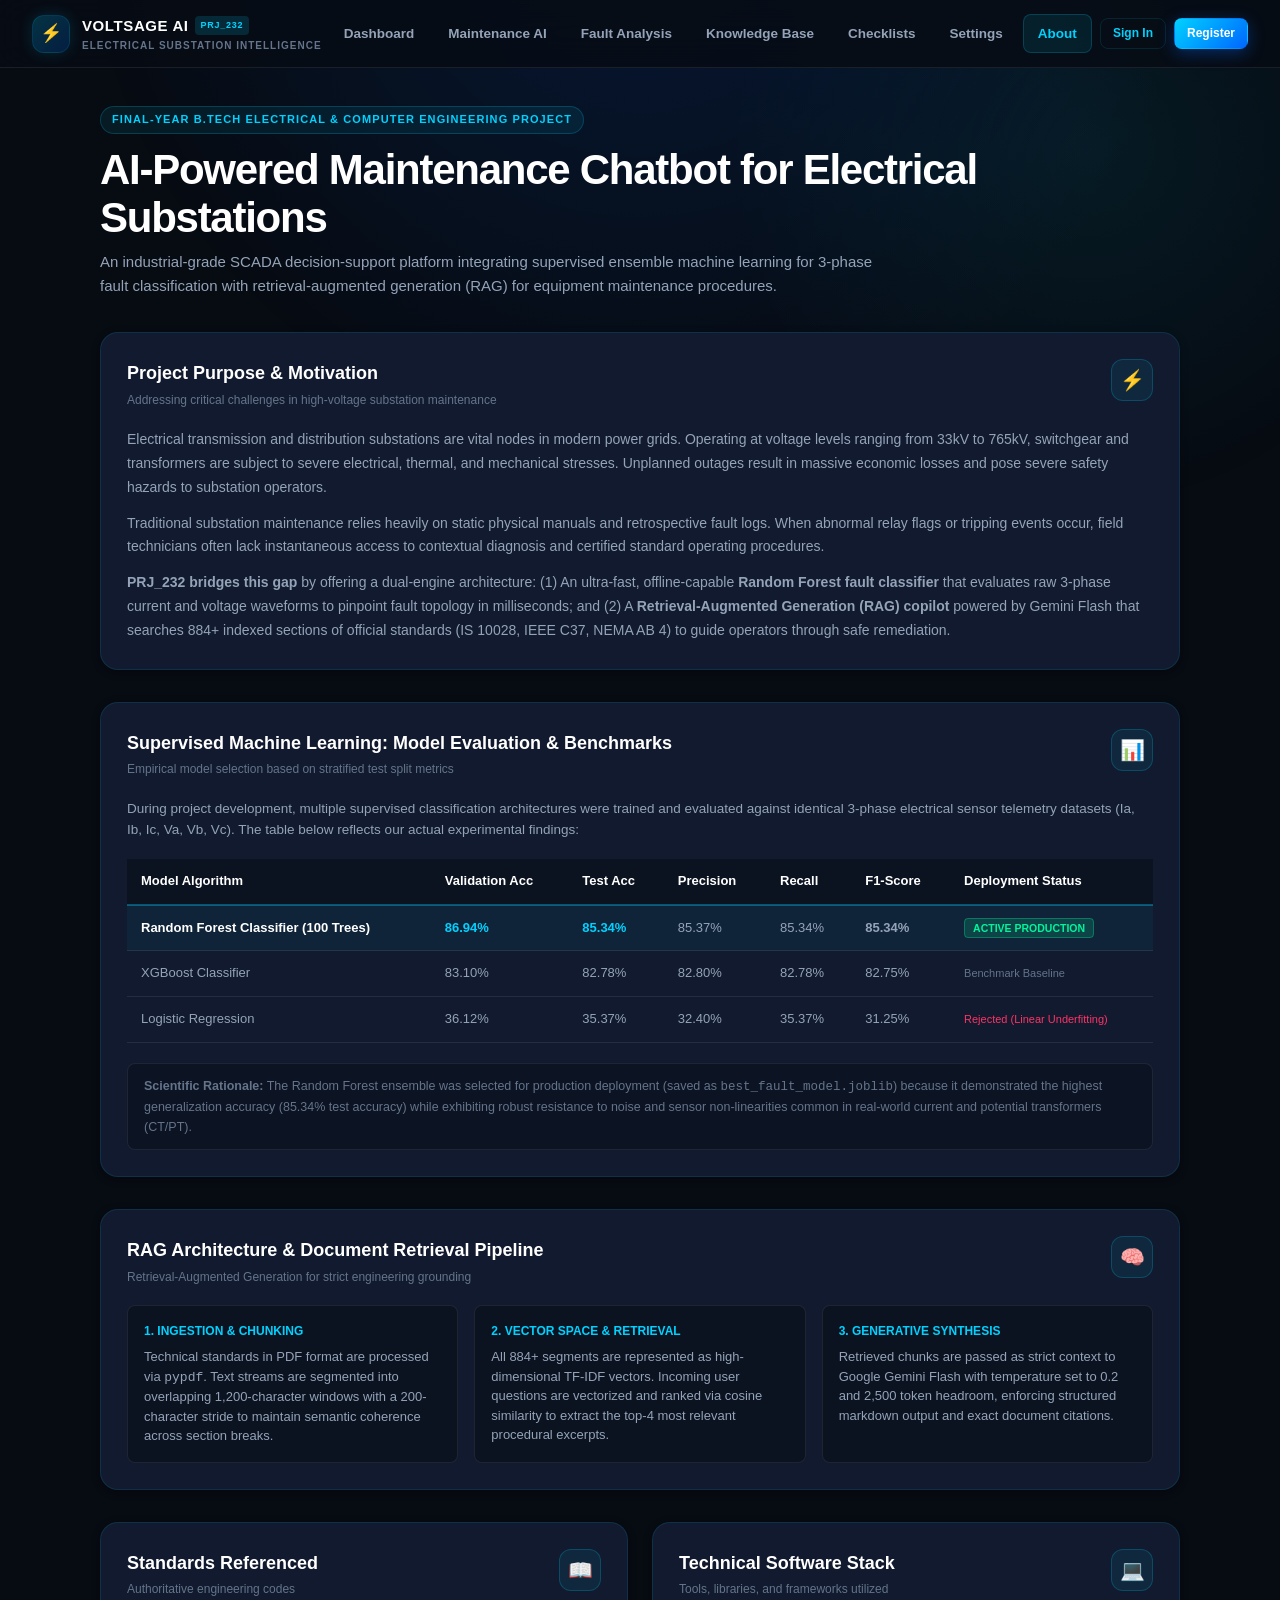
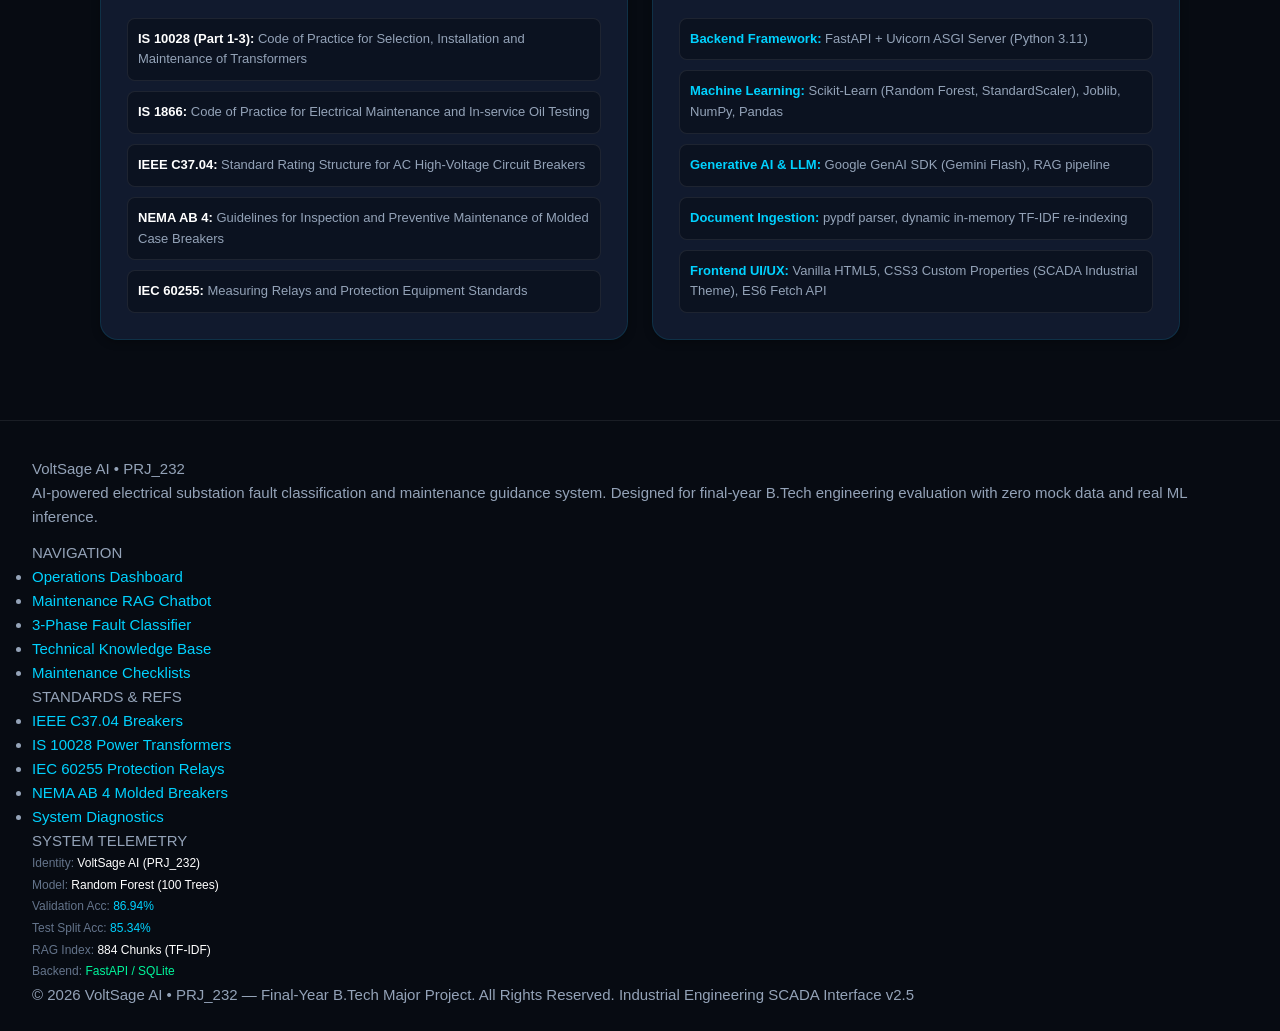
==== commit c9303f91: "feat(voltsage): complete VoltSage AI branding, authentication, persistent chat history, and security" ====
--- a/frontend/about.html
+++ b/frontend/about.html
@@ -3,9 +3,9 @@
 <head>
     <meta charset="UTF-8">
     <meta name="viewport" content="width=device-width, initial-scale=1.0">
-    <title>PRJ_232 | About Substation AI — Project Architecture & ML Benchmarks</title>
+    <title>VoltSage AI | About Project Architecture & ML Benchmarks — PRJ_232</title>
     <link rel="stylesheet" href="css/industrial.css">
-    <link rel="icon" href="data:image/svg+xml,<svg xmlns=%22http://www.w3.org/2000/svg%22 viewBox=%220%22 0 100 100%22><text y=%22.9em%22 font-size=%2290%22>⚡</text></svg>">
+    <link rel="icon" href="data:image/svg+xml,<svg xmlns=%22http://www.w3.org/2000/svg%22 viewBox=%220 0 100 100%22><text y=%22.9em%22 font-size=%2290%22>⚡</text></svg>">
 </head>
 <body>
 
@@ -15,10 +15,10 @@
             <div class="brand-icon">⚡</div>
             <div class="brand-text">
                 <div class="brand-title">
-                    SUBSTATION AI
+                    VOLTSAGE AI
                     <span class="brand-badge">PRJ_232</span>
                 </div>
-                <div class="brand-subtitle">ELECTRICAL SCADA INTELLIGENCE</div>
+                <div class="brand-subtitle">ELECTRICAL SUBSTATION INTELLIGENCE</div>
             </div>
         </a>
 
@@ -32,8 +32,8 @@
             <li class="nav-item"><a href="about.html" class="nav-link active">About</a></li>
         </ul>
 
-        <div class="nav-right">
-            <div class="status-pill">
+        <div class="nav-right" id="navbar-auth-section">
+            <div class="status-pill" id="system-status-pill">
                 <span class="status-dot"></span> B.Tech Project PRJ_232
             </div>
         </div>
@@ -264,8 +264,8 @@
     <footer class="footer">
         <div class="footer-container">
             <div class="footer-grid">
-                <div class="footer-col">
-                    <div class="footer-title">PRJ_232 • Substation AI</div>
+                <div class="footer-col" style="flex: 2;">
+                    <div class="footer-title">VoltSage AI • PRJ_232</div>
                     <p class="footer-desc">
                         AI-powered electrical substation fault classification and maintenance guidance system. Designed for final-year B.Tech engineering evaluation with zero mock data and real ML inference.
                     </p>
@@ -293,20 +293,23 @@
                 <div class="footer-col">
                     <div class="footer-heading">SYSTEM TELEMETRY</div>
                     <div style="font-size: 12px; color: var(--text-muted); line-height: 1.8;">
+                        <div>Identity: <span style="color: #fff;">VoltSage AI (PRJ_232)</span></div>
                         <div>Model: <span style="color: #fff;">Random Forest (100 Trees)</span></div>
                         <div>Validation Acc: <span style="color: var(--accent-cyan);">86.94%</span></div>
                         <div>Test Split Acc: <span style="color: var(--accent-cyan);">85.34%</span></div>
                         <div>RAG Index: <span style="color: #fff;">884 Chunks (TF-IDF)</span></div>
-                        <div>Backend: <span style="color: var(--success);">FastAPI / Uvicorn</span></div>
+                        <div>Backend: <span style="color: var(--success);">FastAPI / SQLite</span></div>
                     </div>
                 </div>
             </div>
             <div class="footer-bottom">
-                <span>© 2026 PRJ_232 — Final-Year B.Tech Major Project. All Rights Reserved.</span>
-                <span>Industrial Engineering SCADA Interface v2.4</span>
+                <span>© 2026 VoltSage AI • PRJ_232 — Final-Year B.Tech Major Project. All Rights Reserved.</span>
+                <span>Industrial Engineering SCADA Interface v2.5</span>
             </div>
         </div>
     </footer>
 
+    <!-- AUTH CONTROLLER SCRIPT -->
+    <script src="js/auth.js"></script>
 </body>
 </html>
--- a/frontend/css/industrial.css
+++ b/frontend/css/industrial.css
@@ -897,6 +897,201 @@
         display: none;
     }
     
+/* ============================================================
+   VOLTSAGE AI TWO-PANEL CHAT LAYOUT & SIDEBAR
+   ============================================================ */
+
+.voltsage-chat-layout {
+    display: grid;
+    grid-template-columns: 290px 1fr;
+    gap: 0;
+    height: 720px;
+    background: var(--bg-card);
+    border: 1px solid var(--border-card);
+    border-radius: var(--radius-lg);
+    box-shadow: var(--shadow-md);
+    overflow: hidden;
+}
+
+.voltsage-sidebar {
+    background: rgba(8, 12, 20, 0.95);
+    border-right: 1px solid var(--border-subtle);
+    display: flex;
+    flex-direction: column;
+    overflow: hidden;
+    height: 100%;
+}
+
+.sidebar-header {
+    padding: 16px;
+    border-bottom: 1px solid var(--border-subtle);
+    display: flex;
+    flex-direction: column;
+    gap: 12px;
+}
+
+.new-chat-btn {
+    width: 100%;
+    display: flex;
+    align-items: center;
+    justify-content: center;
+    gap: 8px;
+    background: linear-gradient(135deg, rgba(0, 210, 255, 0.15), rgba(0, 102, 255, 0.2));
+    border: 1px solid var(--border-active);
+    color: var(--accent-cyan);
+    padding: 10px 16px;
+    border-radius: var(--radius-sm);
+    font-size: 13.5px;
+    font-weight: 700;
+    cursor: pointer;
+    transition: all var(--transition-fast);
+}
+
+.new-chat-btn:hover {
+    background: linear-gradient(135deg, rgba(0, 210, 255, 0.25), rgba(0, 102, 255, 0.3));
+    box-shadow: 0 0 15px rgba(0, 210, 255, 0.2);
+    transform: translateY(-1px);
+}
+
+.conv-search-input {
+    width: 100%;
+    background: rgba(7, 11, 18, 0.7);
+    border: 1px solid var(--border-subtle);
+    border-radius: var(--radius-sm);
+    padding: 8px 12px;
+    color: var(--text-primary);
+    font-size: 12px;
+    outline: none;
+    transition: border-color var(--transition-fast);
+}
+
+.conv-search-input:focus {
+    border-color: var(--border-focus);
+}
+
+.conversations-list {
+    flex: 1;
+    overflow-y: auto;
+    padding: 10px;
+    display: flex;
+    flex-direction: column;
+    gap: 4px;
+}
+
+.conv-item {
+    display: flex;
+    align-items: center;
+    justify-content: space-between;
+    padding: 9px 12px;
+    border-radius: var(--radius-sm);
+    color: var(--text-secondary);
+    font-size: 12.5px;
+    cursor: pointer;
+    transition: all var(--transition-fast);
+    border: 1px solid transparent;
+    user-select: none;
+}
+
+.conv-item:hover {
+    background: rgba(255, 255, 255, 0.04);
+    color: var(--text-primary);
+}
+
+.conv-item.active {
+    background: rgba(0, 210, 255, 0.1);
+    border-color: rgba(0, 210, 255, 0.25);
+    color: #ffffff;
+    font-weight: 600;
+}
+
+.conv-title {
+    flex: 1;
+    white-space: nowrap;
+    overflow: hidden;
+    text-overflow: ellipsis;
+    margin-right: 8px;
+}
+
+.conv-actions {
+    display: none;
+    align-items: center;
+    gap: 6px;
+}
+
+.conv-item:hover .conv-actions,
+.conv-item.active .conv-actions {
+    display: flex;
+}
+
+.conv-action-btn {
+    background: transparent;
+    border: none;
+    color: var(--text-muted);
+    cursor: pointer;
+    font-size: 13px;
+    padding: 2px 4px;
+    border-radius: 4px;
+    transition: color var(--transition-fast);
+}
+
+.conv-action-btn:hover {
+    color: var(--accent-cyan);
+}
+
+.conv-action-btn.delete:hover {
+    color: var(--danger);
+}
+
+.sidebar-user-footer {
+    padding: 14px 16px;
+    border-top: 1px solid var(--border-subtle);
+    background: rgba(7, 11, 18, 0.6);
+    display: flex;
+    align-items: center;
+    justify-content: space-between;
+}
+
+.chat-panel-main {
+    display: flex;
+    flex-direction: column;
+    height: 100%;
+    overflow: hidden;
+    background: radial-gradient(circle at 50% 0%, rgba(0, 102, 255, 0.04), transparent 70%);
+}
+
+.copy-btn {
+    display: inline-flex;
+    align-items: center;
+    gap: 4px;
+    padding: 3px 8px;
+    background: rgba(255, 255, 255, 0.04);
+    border: 1px solid var(--border-subtle);
+    color: var(--text-muted);
+    border-radius: 4px;
+    font-size: 10.5px;
+    cursor: pointer;
+    transition: all var(--transition-fast);
+    margin-top: 8px;
+}
+
+.copy-btn:hover {
+    color: var(--accent-cyan);
+    border-color: var(--accent-cyan);
+    background: rgba(0, 210, 255, 0.08);
+}
+
+@media (max-width: 900px) {
+    .voltsage-chat-layout {
+        grid-template-columns: 1fr;
+        height: auto;
+    }
+    .voltsage-sidebar {
+        max-height: 240px;
+        border-right: none;
+        border-bottom: 1px solid var(--border-subtle);
+    }
+}
+
     .nav-links.mobile-open {
         display: flex;
         flex-direction: column;
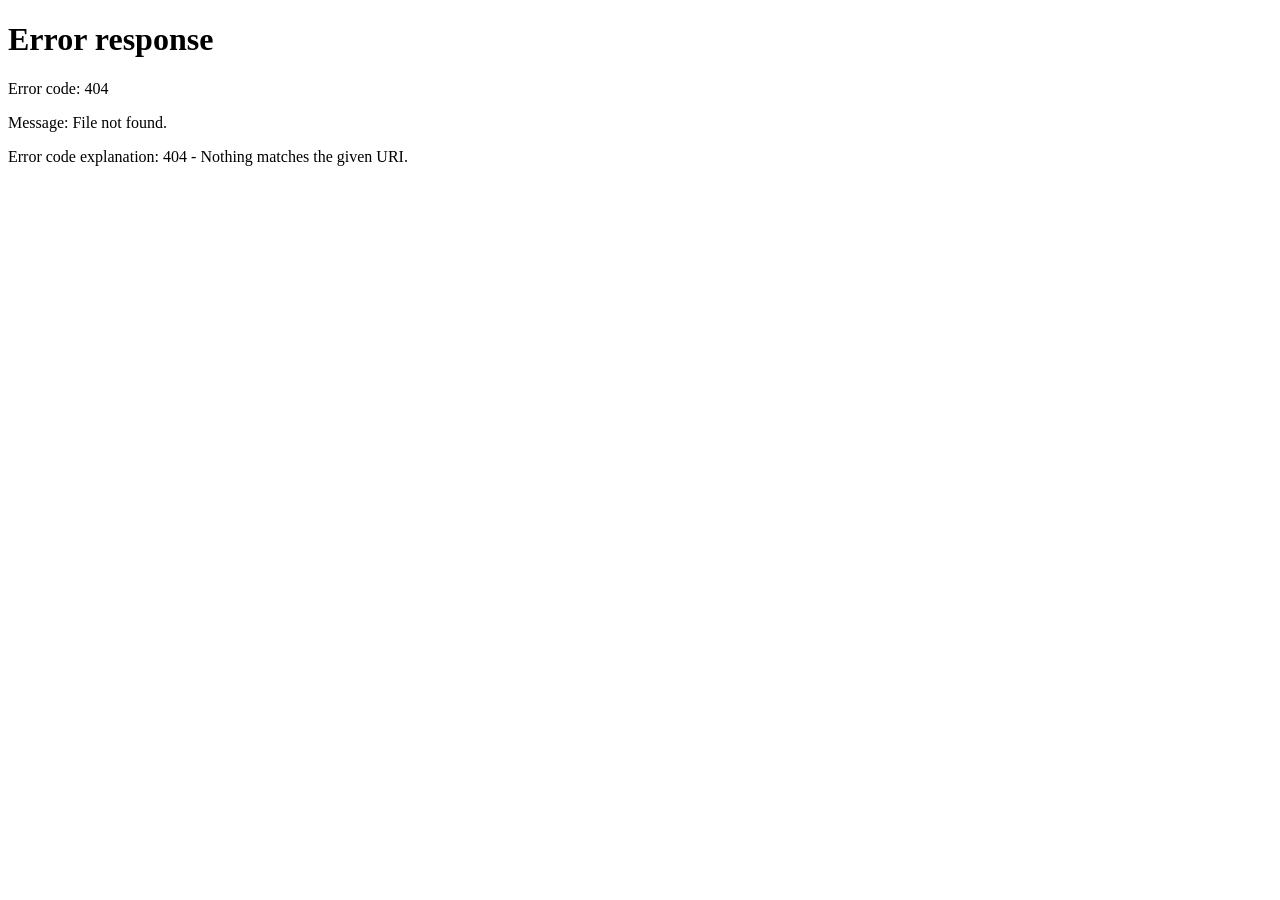
==== commit a9873dff: "chore: checkpoint before Luxury Graphite & Copper transformation" ====
--- a/frontend/about.html
+++ b/frontend/about.html
@@ -260,52 +260,11 @@
 
     </main>
 
-    <!-- SHARED INDUSTRIAL FOOTER -->
-    <footer class="footer">
-        <div class="footer-container">
-            <div class="footer-grid">
-                <div class="footer-col" style="flex: 2;">
-                    <div class="footer-title">VoltSage AI • PRJ_232</div>
-                    <p class="footer-desc">
-                        AI-powered electrical substation fault classification and maintenance guidance system. Designed for final-year B.Tech engineering evaluation with zero mock data and real ML inference.
-                    </p>
-                </div>
-                <div class="footer-col">
-                    <div class="footer-heading">NAVIGATION</div>
-                    <ul class="footer-links">
-                        <li><a href="index.html">Operations Dashboard</a></li>
-                        <li><a href="maintenance.html">Maintenance RAG Chatbot</a></li>
-                        <li><a href="fault-analysis.html">3-Phase Fault Classifier</a></li>
-                        <li><a href="knowledge-base.html">Technical Knowledge Base</a></li>
-                        <li><a href="checklists.html">Maintenance Checklists</a></li>
-                    </ul>
-                </div>
-                <div class="footer-col">
-                    <div class="footer-heading">STANDARDS & REFS</div>
-                    <ul class="footer-links">
-                        <li><a href="https://standards.ieee.org" target="_blank" rel="noopener">IEEE C37.04 Breakers</a></li>
-                        <li><a href="https://standardsbis.bsbedge.com" target="_blank" rel="noopener">IS 10028 Power Transformers</a></li>
-                        <li><a href="https://www.iec.ch" target="_blank" rel="noopener">IEC 60255 Protection Relays</a></li>
-                        <li><a href="https://www.nema.org" target="_blank" rel="noopener">NEMA AB 4 Molded Breakers</a></li>
-                        <li><a href="settings.html">System Diagnostics</a></li>
-                    </ul>
-                </div>
-                <div class="footer-col">
-                    <div class="footer-heading">SYSTEM TELEMETRY</div>
-                    <div style="font-size: 12px; color: var(--text-muted); line-height: 1.8;">
-                        <div>Identity: <span style="color: #fff;">VoltSage AI (PRJ_232)</span></div>
-                        <div>Model: <span style="color: #fff;">Random Forest (100 Trees)</span></div>
-                        <div>Validation Acc: <span style="color: var(--accent-cyan);">86.94%</span></div>
-                        <div>Test Split Acc: <span style="color: var(--accent-cyan);">85.34%</span></div>
-                        <div>RAG Index: <span style="color: #fff;">884 Chunks (TF-IDF)</span></div>
-                        <div>Backend: <span style="color: var(--success);">FastAPI / SQLite</span></div>
-                    </div>
-                </div>
-            </div>
-            <div class="footer-bottom">
-                <span>© 2026 VoltSage AI • PRJ_232 — Final-Year B.Tech Major Project. All Rights Reserved.</span>
-                <span>Industrial Engineering SCADA Interface v2.5</span>
-            </div>
+    <!-- COMPACT FOOTER -->
+    <footer class="footer-minimal">
+        <div class="footer-minimal-container">
+            <span>VoltSage AI • PRJ_232 Substation Intelligence</span>
+            <span>Final-Year B.Tech Major Project</span>
         </div>
     </footer>
 
--- a/frontend/css/industrial.css
+++ b/frontend/css/industrial.css
@@ -889,6 +889,30 @@
 }
 
 /* ============================================================
+   MINIMAL SINGLE-LINE FOOTER (Non-Chat Pages)
+   ============================================================ */
+
+.footer-minimal {
+    border-top: 1px solid var(--border-subtle);
+    background: rgba(8, 12, 20, 0.92);
+    padding: 14px 24px;
+    margin-top: auto;
+    z-index: 10;
+}
+
+.footer-minimal-container {
+    max-width: 1240px;
+    margin: 0 auto;
+    display: flex;
+    justify-content: space-between;
+    align-items: center;
+    flex-wrap: wrap;
+    gap: 12px;
+    font-size: 11.5px;
+    color: var(--text-muted);
+}
+
+/* ============================================================
    RESPONSIVE DESIGN
    ============================================================ */
 
@@ -896,6 +920,7 @@
     .nav-links {
         display: none;
     }
+}
     
 /* ============================================================
    VOLTSAGE AI TWO-PANEL CHAT LAYOUT & SIDEBAR
@@ -936,20 +961,21 @@
     align-items: center;
     justify-content: center;
     gap: 8px;
-    background: linear-gradient(135deg, rgba(0, 210, 255, 0.15), rgba(0, 102, 255, 0.2));
-    border: 1px solid var(--border-active);
-    color: var(--accent-cyan);
-    padding: 10px 16px;
+    background: linear-gradient(135deg, #ff6b35 0%, #f97316 100%);
+    border: 1px solid rgba(255, 120, 73, 0.6);
+    color: #ffffff;
+    padding: 11px 16px;
     border-radius: var(--radius-sm);
     font-size: 13.5px;
     font-weight: 700;
     cursor: pointer;
+    box-shadow: 0 4px 14px rgba(255, 107, 53, 0.28);
     transition: all var(--transition-fast);
 }
 
 .new-chat-btn:hover {
-    background: linear-gradient(135deg, rgba(0, 210, 255, 0.25), rgba(0, 102, 255, 0.3));
-    box-shadow: 0 0 15px rgba(0, 210, 255, 0.2);
+    background: linear-gradient(135deg, #ff7a45 0%, #fb923c 100%);
+    box-shadow: 0 6px 20px rgba(255, 107, 53, 0.45);
     transform: translateY(-1px);
 }
 
@@ -1092,6 +1118,7 @@
     }
 }
 
+@media (max-width: 960px) {
     .nav-links.mobile-open {
         display: flex;
         flex-direction: column;
@@ -1133,3 +1160,750 @@
         max-width: 95%;
     }
 }
+
+/* ============================================================
+   CONVERSATION GROUP HEADERS & SIDEBAR NAVIGATION
+   ============================================================ */
+
+.conv-group-header {
+    font-size: 10px;
+    font-weight: 800;
+    text-transform: uppercase;
+    letter-spacing: 0.1em;
+    color: var(--text-muted);
+    padding: 12px 10px 4px;
+}
+
+.sidebar-nav-section {
+    padding: 10px 12px;
+    border-bottom: 1px solid var(--border-subtle);
+    display: flex;
+    flex-direction: column;
+    gap: 3px;
+}
+
+.sidebar-nav-link {
+    display: flex;
+    align-items: center;
+    gap: 10px;
+    padding: 8px 12px;
+    border-radius: var(--radius-sm);
+    color: var(--text-secondary);
+    font-size: 12.5px;
+    font-weight: 500;
+    text-decoration: none;
+    transition: all var(--transition-fast);
+}
+
+.sidebar-nav-link:hover {
+    background: rgba(255, 255, 255, 0.05);
+    color: #ffffff;
+}
+
+.sidebar-nav-link.active {
+    background: rgba(0, 210, 255, 0.12);
+    color: var(--accent-cyan);
+    font-weight: 600;
+    border: 1px solid rgba(0, 210, 255, 0.25);
+}
+
+/* ============================================================
+   SPLIT-SCREEN AUTHENTICATION LAYOUT (Reference Design)
+   ============================================================ */
+
+.split-auth-container {
+    display: grid;
+    grid-template-columns: 1.15fr 0.85fr;
+    min-height: 100vh;
+    background: var(--bg-base);
+    overflow-x: hidden;
+}
+
+.split-auth-left {
+    background: radial-gradient(circle at 10% 20%, rgba(0, 102, 255, 0.14), transparent 50%),
+                radial-gradient(circle at 80% 80%, rgba(0, 210, 255, 0.09), transparent 50%),
+                #080d18;
+    border-right: 1px solid var(--border-subtle);
+    padding: 56px 64px;
+    display: flex;
+    flex-direction: column;
+    justify-content: space-between;
+    position: relative;
+}
+
+.split-auth-left::before {
+    content: "";
+    position: absolute;
+    inset: 0;
+    background-image: linear-gradient(rgba(0, 210, 255, 0.035) 1px, transparent 1px),
+                      linear-gradient(90deg, rgba(0, 210, 255, 0.035) 1px, transparent 1px);
+    background-size: 40px 40px;
+    pointer-events: none;
+}
+
+.split-auth-headline {
+    font-size: 36px;
+    font-weight: 800;
+    line-height: 1.25;
+    color: #ffffff;
+    margin: 24px 0 16px;
+    letter-spacing: -0.02em;
+}
+
+.split-auth-desc {
+    font-size: 14.5px;
+    line-height: 1.6;
+    color: var(--text-secondary);
+    max-width: 580px;
+    margin-bottom: 32px;
+}
+
+.split-features-grid {
+    display: grid;
+    grid-template-columns: 1fr 1fr;
+    gap: 16px;
+    margin-bottom: 32px;
+}
+
+.split-feature-card {
+    background: rgba(17, 26, 46, 0.65);
+    border: 1px solid var(--border-card);
+    border-radius: var(--radius-md);
+    padding: 16px;
+    transition: all var(--transition-fast);
+}
+
+.split-feature-card:hover {
+    border-color: var(--border-active);
+    transform: translateY(-2px);
+    background: rgba(17, 26, 46, 0.85);
+}
+
+.split-feature-icon {
+    font-size: 20px;
+    margin-bottom: 8px;
+    display: inline-block;
+}
+
+.split-feature-title {
+    font-size: 13.5px;
+    font-weight: 700;
+    color: #ffffff;
+    margin-bottom: 4px;
+}
+
+.split-feature-text {
+    font-size: 12px;
+    color: var(--text-muted);
+    line-height: 1.5;
+}
+
+.split-auth-right {
+    display: flex;
+    align-items: center;
+    justify-content: center;
+    padding: 48px 36px;
+    background: var(--bg-surface);
+}
+
+.auth-form-card {
+    width: 100%;
+    max-width: 440px;
+    background: var(--bg-card);
+    border: 1px solid var(--border-card);
+    border-radius: var(--radius-lg);
+    padding: 36px 32px;
+    box-shadow: var(--shadow-md);
+}
+
+.auth-tab-group {
+    display: grid;
+    grid-template-columns: 1fr 1fr;
+    background: rgba(7, 11, 18, 0.65);
+    border-radius: var(--radius-sm);
+    padding: 4px;
+    margin-bottom: 24px;
+    border: 1px solid var(--border-subtle);
+}
+
+.auth-tab-btn {
+    padding: 9px 12px;
+    font-size: 13px;
+    font-weight: 600;
+    color: var(--text-muted);
+    background: transparent;
+    border: none;
+    border-radius: calc(var(--radius-sm) - 2px);
+    cursor: pointer;
+    transition: all var(--transition-fast);
+}
+
+.auth-tab-btn.active {
+    background: var(--bg-card);
+    color: #ffffff;
+    box-shadow: 0 2px 8px rgba(0, 0, 0, 0.3);
+}
+
+@media (max-width: 900px) {
+    .split-auth-container {
+        grid-template-columns: 1fr;
+    }
+    .split-auth-left {
+        padding: 36px 24px;
+        border-right: none;
+        border-bottom: 1px solid var(--border-subtle);
+    }
+    .split-features-grid {
+        grid-template-columns: 1fr;
+    }
+    .split-auth-right {
+        padding: 36px 20px 60px;
+    }
+}
+
+/* ============================================================
+   VOLTSAGE AI THREE-PANEL CHATGPT-STYLE WORKSPACE
+   Fixed Viewport Height (100vh / 100dvh) with Independent Scrolling
+   ============================================================ */
+
+body.chat-app-body {
+    height: 100vh;
+    height: 100dvh;
+    width: 100vw;
+    margin: 0;
+    padding: 0;
+    overflow: hidden;
+    background: #060911;
+    display: flex;
+}
+
+.chat-app-layout {
+    display: flex;
+    width: 100%;
+    height: 100%;
+    overflow: hidden;
+    position: relative;
+}
+
+/* PANEL A: MAIN APPLICATION NAVIGATION SIDEBAR */
+.panel-a-nav {
+    width: 230px;
+    min-width: 230px;
+    flex-shrink: 0;
+    height: 100%;
+    display: flex;
+    flex-direction: column;
+    background: #070c16;
+    border-right: 1px solid var(--border-subtle);
+    z-index: 20;
+    user-select: none;
+}
+
+.panel-a-brand {
+    padding: 16px 14px;
+    display: flex;
+    align-items: center;
+    gap: 10px;
+    border-bottom: 1px solid var(--border-subtle);
+    text-decoration: none;
+}
+
+.panel-a-brand .brand-icon {
+    width: 34px;
+    height: 34px;
+    border-radius: var(--radius-sm);
+    background: linear-gradient(135deg, rgba(0, 210, 255, 0.2), rgba(0, 102, 255, 0.25));
+    border: 1px solid rgba(0, 210, 255, 0.35);
+    display: flex;
+    align-items: center;
+    justify-content: center;
+    font-size: 18px;
+    color: var(--accent-cyan);
+    box-shadow: 0 0 12px rgba(0, 210, 255, 0.2);
+    flex-shrink: 0;
+}
+
+.panel-a-brand .brand-title {
+    font-size: 13.5px;
+    font-weight: 800;
+    color: #ffffff;
+    letter-spacing: 0.04em;
+    display: flex;
+    align-items: center;
+    gap: 6px;
+}
+
+.panel-a-brand .brand-badge {
+    font-size: 9px;
+    padding: 1px 5px;
+    border-radius: 3px;
+    background: rgba(0, 210, 255, 0.15);
+    border: 1px solid rgba(0, 210, 255, 0.3);
+    color: var(--accent-cyan);
+    font-weight: 700;
+}
+
+.panel-a-brand .brand-subtitle {
+    font-size: 9px;
+    color: var(--text-muted);
+    letter-spacing: 0.08em;
+    margin-top: 2px;
+}
+
+.panel-a-action {
+    padding: 14px 12px 10px;
+}
+
+.panel-a-new-chat-btn {
+    width: 100%;
+    display: flex;
+    align-items: center;
+    justify-content: center;
+    gap: 8px;
+    background: linear-gradient(135deg, #ff6b35 0%, #f97316 100%);
+    border: 1px solid rgba(255, 120, 73, 0.6);
+    color: #ffffff;
+    padding: 10px 14px;
+    border-radius: var(--radius-sm);
+    font-size: 13.5px;
+    font-weight: 700;
+    cursor: pointer;
+    box-shadow: 0 4px 14px rgba(255, 107, 53, 0.28);
+    transition: all var(--transition-fast);
+}
+
+.panel-a-new-chat-btn:hover {
+    background: linear-gradient(135deg, #ff7a45 0%, #fb923c 100%);
+    box-shadow: 0 6px 20px rgba(255, 107, 53, 0.45);
+    transform: translateY(-1px);
+}
+
+.panel-a-nav-menu {
+    flex: 1;
+    overflow-y: auto;
+    padding: 8px 10px;
+    display: flex;
+    flex-direction: column;
+    gap: 3px;
+}
+
+.panel-a-nav-item {
+    display: flex;
+    align-items: center;
+    gap: 10px;
+    padding: 8px 12px;
+    border-radius: var(--radius-sm);
+    color: var(--text-secondary);
+    font-size: 12.5px;
+    font-weight: 500;
+    text-decoration: none;
+    transition: all var(--transition-fast);
+    border: 1px solid transparent;
+}
+
+.panel-a-nav-item:hover {
+    background: rgba(255, 255, 255, 0.05);
+    color: #ffffff;
+}
+
+.panel-a-nav-item.active {
+    background: rgba(0, 210, 255, 0.12);
+    color: var(--accent-cyan);
+    font-weight: 600;
+    border-color: rgba(0, 210, 255, 0.25);
+}
+
+.panel-a-nav-item .nav-icon {
+    font-size: 14px;
+    width: 18px;
+    text-align: center;
+}
+
+.panel-a-footer {
+    margin-top: auto;
+    border-top: 1px solid var(--border-subtle);
+    padding: 12px 14px;
+    background: rgba(6, 10, 18, 0.75);
+}
+
+/* PANEL B: CONVERSATION HISTORY SIDEBAR */
+.panel-b-history {
+    width: 260px;
+    min-width: 260px;
+    flex-shrink: 0;
+    height: 100%;
+    display: flex;
+    flex-direction: column;
+    background: #0b111e;
+    border-right: 1px solid var(--border-subtle);
+    z-index: 10;
+}
+
+.panel-b-header {
+    padding: 16px 14px 12px;
+    border-bottom: 1px solid var(--border-subtle);
+    display: flex;
+    flex-direction: column;
+    gap: 10px;
+}
+
+.panel-b-title-row {
+    display: flex;
+    align-items: center;
+    justify-content: space-between;
+}
+
+.panel-b-title {
+    font-size: 12px;
+    font-weight: 800;
+    text-transform: uppercase;
+    letter-spacing: 0.08em;
+    color: #ffffff;
+}
+
+.panel-b-search {
+    position: relative;
+    display: flex;
+    align-items: center;
+}
+
+.panel-b-search .search-icon {
+    position: absolute;
+    left: 10px;
+    font-size: 11px;
+    color: var(--text-muted);
+    pointer-events: none;
+}
+
+.panel-b-search input {
+    width: 100%;
+    background: rgba(7, 11, 18, 0.7);
+    border: 1px solid var(--border-subtle);
+    border-radius: var(--radius-sm);
+    padding: 7px 10px 7px 28px;
+    color: var(--text-primary);
+    font-size: 12px;
+    outline: none;
+    transition: border-color var(--transition-fast);
+}
+
+.panel-b-search input:focus {
+    border-color: var(--border-focus);
+}
+
+/* PANEL C: MAIN CHAT WORKSPACE */
+.panel-c-workspace {
+    flex: 1;
+    min-width: 0;
+    height: 100%;
+    display: flex;
+    flex-direction: column;
+    background: #060911;
+    position: relative;
+    overflow: hidden;
+}
+
+.chat-topbar {
+    height: 56px;
+    flex-shrink: 0;
+    padding: 0 24px;
+    border-bottom: 1px solid var(--border-subtle);
+    display: flex;
+    align-items: center;
+    justify-content: space-between;
+    background: rgba(8, 13, 22, 0.85);
+    backdrop-filter: blur(10px);
+    z-index: 5;
+}
+
+.topbar-left {
+    display: flex;
+    align-items: center;
+    gap: 12px;
+    min-width: 0;
+}
+
+.chat-topic-icon {
+    width: 32px;
+    height: 32px;
+    border-radius: var(--radius-sm);
+    background: rgba(0, 210, 255, 0.1);
+    border: 1px solid rgba(0, 210, 255, 0.25);
+    display: flex;
+    align-items: center;
+    justify-content: center;
+    font-size: 15px;
+    color: var(--accent-cyan);
+    flex-shrink: 0;
+}
+
+.topbar-meta {
+    min-width: 0;
+}
+
+.active-title {
+    font-size: 13.5px;
+    font-weight: 700;
+    color: #ffffff;
+    white-space: nowrap;
+    overflow: hidden;
+    text-overflow: ellipsis;
+    margin: 0;
+}
+
+.active-status {
+    font-size: 11px;
+    color: var(--text-muted);
+    display: flex;
+    align-items: center;
+    gap: 6px;
+    margin-top: 1px;
+}
+
+.topbar-actions {
+    display: flex;
+    align-items: center;
+    gap: 8px;
+    flex-shrink: 0;
+}
+
+.panel-c-workspace .chat-messages {
+    flex: 1;
+    min-height: 0;
+    overflow-y: auto;
+    overflow-x: hidden;
+    padding: 24px 36px;
+    display: flex;
+    flex-direction: column;
+    gap: 18px;
+}
+
+.chat-welcome-container {
+    text-align: center;
+    max-width: 720px;
+    margin: 24px auto auto;
+    padding: 20px 10px;
+}
+
+.welcome-icon-glow {
+    width: 58px;
+    height: 58px;
+    margin: 0 auto 16px;
+    border-radius: var(--radius-md);
+    background: linear-gradient(135deg, rgba(0, 210, 255, 0.2), rgba(0, 102, 255, 0.25));
+    border: 1px solid var(--border-active);
+    display: flex;
+    align-items: center;
+    justify-content: center;
+    font-size: 28px;
+    color: var(--accent-cyan);
+    box-shadow: 0 0 25px rgba(0, 210, 255, 0.25);
+}
+
+.welcome-title {
+    font-size: 26px;
+    font-weight: 800;
+    color: #ffffff;
+    margin-bottom: 10px;
+    letter-spacing: -0.01em;
+}
+
+.welcome-subtitle {
+    font-size: 13.5px;
+    line-height: 1.6;
+    color: var(--text-secondary);
+    margin-bottom: 26px;
+}
+
+.welcome-prompt-grid {
+    display: grid;
+    grid-template-columns: 1fr 1fr;
+    gap: 12px;
+    text-align: left;
+}
+
+.welcome-prompt-card {
+    background: rgba(13, 20, 34, 0.75);
+    border: 1px solid var(--border-card);
+    border-radius: var(--radius-sm);
+    padding: 14px 16px;
+    cursor: pointer;
+    transition: all var(--transition-fast);
+}
+
+.welcome-prompt-card:hover {
+    border-color: var(--border-active);
+    background: rgba(18, 28, 48, 0.9);
+    transform: translateY(-2px);
+    box-shadow: var(--shadow-sm);
+}
+
+.prompt-card-header {
+    display: flex;
+    align-items: center;
+    gap: 8px;
+    font-size: 13px;
+    font-weight: 700;
+    color: #ffffff;
+    margin-bottom: 4px;
+}
+
+.prompt-desc {
+    font-size: 11.5px;
+    color: var(--text-muted);
+    line-height: 1.45;
+    margin: 0;
+}
+
+.chat-composer-pinned {
+    flex-shrink: 0;
+    padding: 16px 36px 14px;
+    background: rgba(8, 13, 22, 0.95);
+    border-top: 1px solid var(--border-subtle);
+    backdrop-filter: blur(12px);
+    z-index: 5;
+}
+
+.composer-container {
+    max-width: 860px;
+    margin: 0 auto;
+    display: flex;
+    flex-direction: column;
+    gap: 8px;
+}
+
+.composer-input-wrapper {
+    display: flex;
+    gap: 10px;
+    align-items: flex-end;
+    background: rgba(12, 18, 30, 0.85);
+    border: 1px solid var(--border-card);
+    border-radius: var(--radius-md);
+    padding: 8px 12px;
+    transition: border-color var(--transition-fast), box-shadow var(--transition-fast);
+}
+
+.composer-input-wrapper:focus-within {
+    border-color: var(--border-focus);
+    box-shadow: 0 0 0 2px rgba(0, 210, 255, 0.15);
+}
+
+.composer-textarea {
+    flex: 1;
+    background: transparent;
+    border: none;
+    color: var(--text-primary);
+    font-size: 13.5px;
+    font-family: inherit;
+    line-height: 1.5;
+    resize: none;
+    outline: none;
+    padding: 4px 6px;
+    max-height: 160px;
+}
+
+.composer-send-btn {
+    display: inline-flex;
+    align-items: center;
+    gap: 6px;
+    background: linear-gradient(135deg, #00d2ff 0%, #0066ff 100%);
+    border: none;
+    color: #ffffff;
+    font-size: 13px;
+    font-weight: 700;
+    padding: 9px 18px;
+    border-radius: var(--radius-sm);
+    cursor: pointer;
+    transition: all var(--transition-fast);
+    flex-shrink: 0;
+}
+
+.composer-send-btn:hover {
+    box-shadow: 0 0 16px rgba(0, 210, 255, 0.4);
+    transform: translateY(-1px);
+}
+
+.composer-send-btn:disabled {
+    opacity: 0.5;
+    cursor: not-allowed;
+    transform: none;
+}
+
+.composer-footer-note {
+    display: flex;
+    justify-content: space-between;
+    align-items: center;
+    font-size: 11px;
+    color: var(--text-muted);
+    padding: 0 4px;
+}
+
+/* Mobile responsive drawer for 3-panel chat */
+.mobile-chat-toggle {
+    display: none;
+    background: transparent;
+    border: 1px solid var(--border-subtle);
+    color: var(--text-secondary);
+    padding: 5px 9px;
+    border-radius: var(--radius-sm);
+    font-size: 14px;
+    cursor: pointer;
+}
+
+@media (max-width: 1024px) {
+    .panel-a-nav {
+        width: 195px;
+        min-width: 195px;
+    }
+    .panel-b-history {
+        width: 220px;
+        min-width: 220px;
+    }
+    .panel-c-workspace .chat-messages {
+        padding: 20px 24px;
+    }
+    .chat-composer-pinned {
+        padding: 14px 20px 12px;
+    }
+}
+
+@media (max-width: 860px) {
+    .mobile-chat-toggle {
+        display: inline-flex;
+        align-items: center;
+    }
+    .panel-a-nav {
+        position: fixed;
+        left: -240px;
+        top: 0;
+        bottom: 0;
+        width: 240px;
+        min-width: 240px;
+        transition: left 0.25s ease;
+        box-shadow: var(--shadow-lg);
+    }
+    .panel-a-nav.mobile-open {
+        left: 0;
+    }
+    .panel-b-history {
+        position: fixed;
+        left: -270px;
+        top: 0;
+        bottom: 0;
+        width: 270px;
+        min-width: 270px;
+        transition: left 0.25s ease;
+        box-shadow: var(--shadow-lg);
+    }
+    .panel-b-history.mobile-open {
+        left: 0;
+    }
+    .welcome-prompt-grid {
+        grid-template-columns: 1fr;
+    }
+    .composer-footer-note {
+        flex-direction: column;
+        align-items: flex-start;
+        gap: 4px;
+    }
+}
